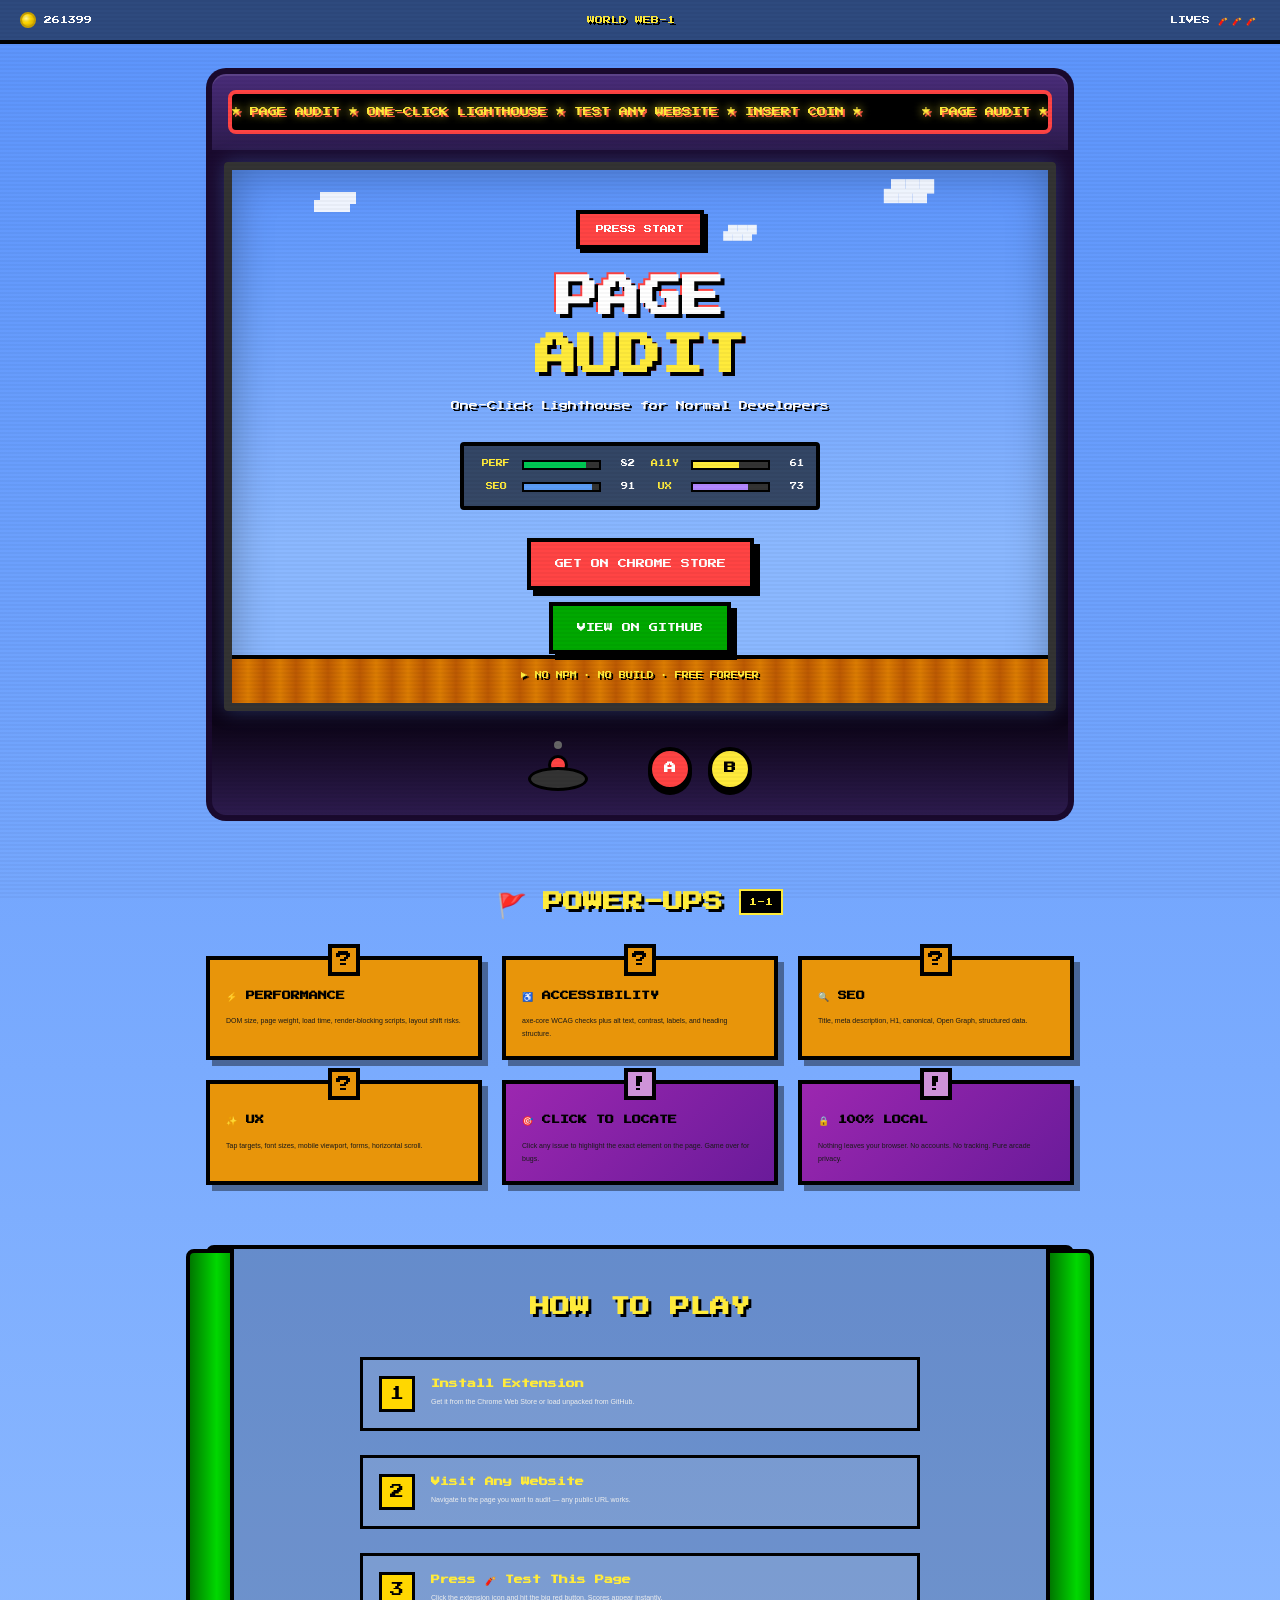
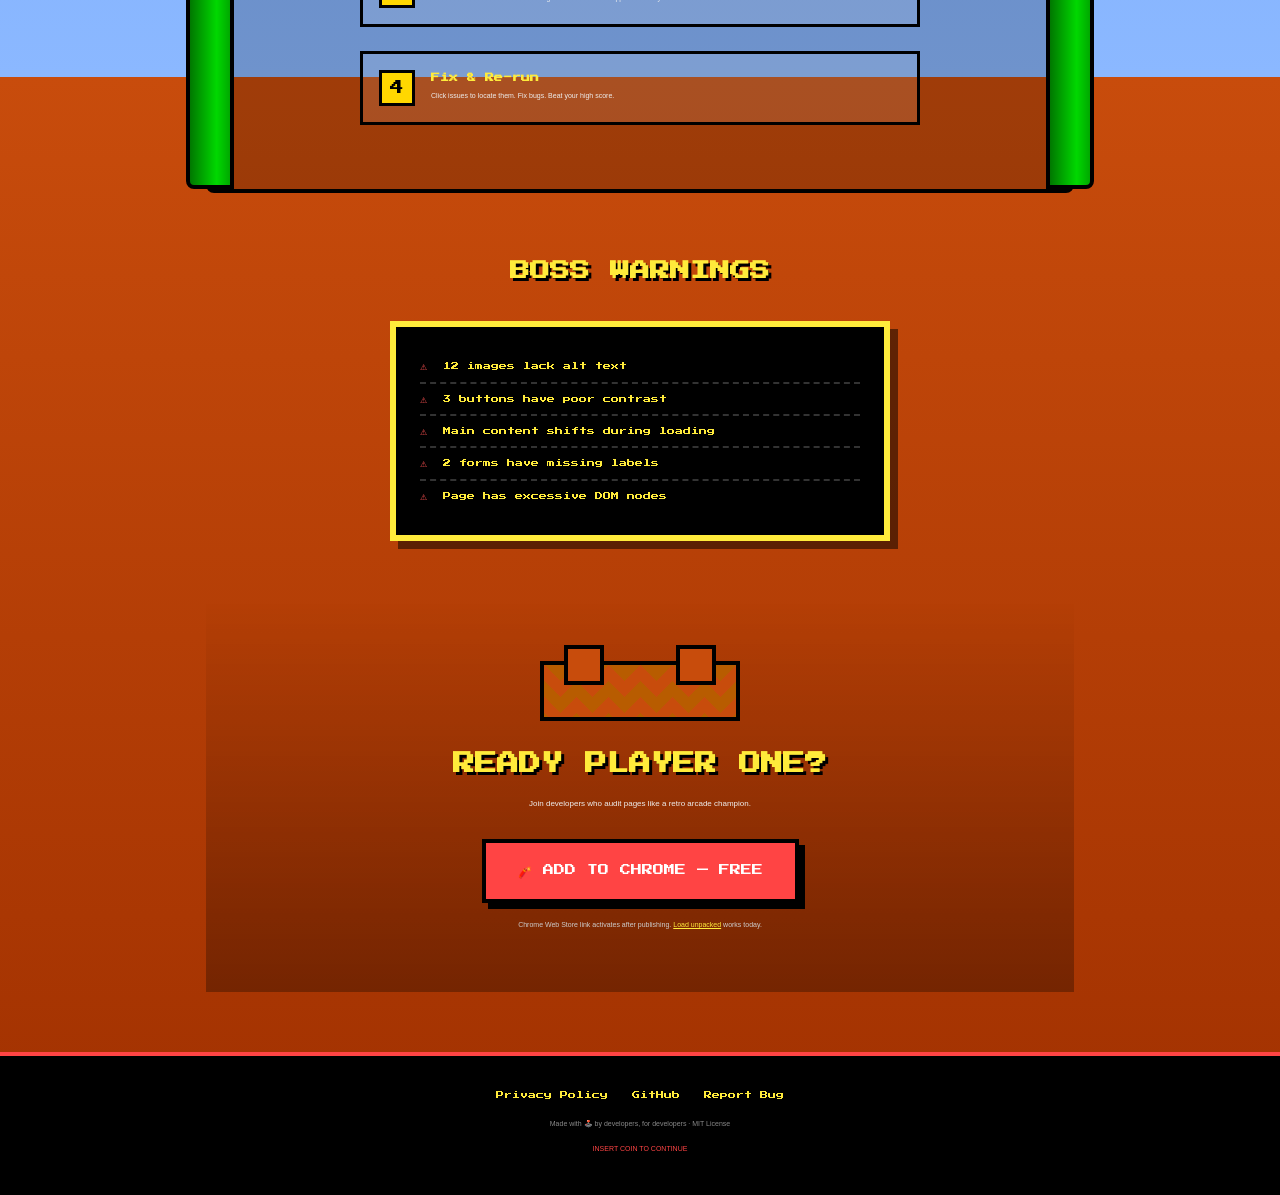
==== website/index.html @ d8a24b3c "Add arcade marketing site and Chrome Web Store publishing assets. - Retro platformer arcade landing " ====
<!DOCTYPE html>
<html lang="en">
<head>
  <meta charset="UTF-8" />
  <meta name="viewport" content="width=device-width, initial-scale=1.0" />
  <title>Page Audit — One-Click Lighthouse Arcade</title>
  <meta name="description" content="Audit any webpage like a boss. Performance, Accessibility, SEO & UX scores in one click. Free Chrome extension." />
  <link rel="preconnect" href="https://fonts.googleapis.com" />
  <link rel="preconnect" href="https://fonts.gstatic.com" crossorigin />
  <link href="https://fonts.googleapis.com/css2?family=Press+Start+2P&display=swap" rel="stylesheet" />
  <link rel="stylesheet" href="styles.css" />
  <link rel="icon" href="data:image/svg+xml,<svg xmlns='http://www.w3.org/2000/svg' viewBox='0 0 100 100'><text y='.9em' font-size='90'>🧨</text></svg>" />
</head>
<body>
  <div class="scanlines" aria-hidden="true"></div>
  <div class="stars" aria-hidden="true"></div>

  <header class="arcade-header">
    <div class="coin-counter">
      <span class="coin" aria-hidden="true"></span>
      <span id="coin-count">000000</span>
    </div>
    <div class="world-label">WORLD WEB-1</div>
    <div class="lives">
      <span>LIVES</span>
      <span class="life-icons">🧨🧨🧨</span>
    </div>
  </header>

  <main>
    <!-- Arcade Cabinet Hero -->
    <section class="cabinet" id="hero">
      <div class="cabinet-top">
        <div class="marquee">
          <div class="marquee-inner">
            <span>★ PAGE AUDIT ★ ONE-CLICK LIGHTHOUSE ★ TEST ANY WEBSITE ★ INSERT COIN ★</span>
            <span>★ PAGE AUDIT ★ ONE-CLICK LIGHTHOUSE ★ TEST ANY WEBSITE ★ INSERT COIN ★</span>
          </div>
        </div>
      </div>

      <div class="cabinet-screen">
        <div class="screen-bezel">
          <div class="cloud cloud-1" aria-hidden="true"></div>
          <div class="cloud cloud-2" aria-hidden="true"></div>
          <div class="cloud cloud-3" aria-hidden="true"></div>

          <div class="hero-content">
            <div class="hero-badge blink">PRESS START</div>
            <h1>
              <span class="title-line">PAGE</span>
              <span class="title-line accent">AUDIT</span>
            </h1>
            <p class="hero-tagline">One-Click Lighthouse for Normal Developers</p>

            <div class="score-preview">
              <div class="score-card">
                <span class="score-label">PERF</span>
                <div class="score-bar"><div class="score-fill perf" style="width:82%"></div></div>
                <span class="score-num">82</span>
              </div>
              <div class="score-card">
                <span class="score-label">A11Y</span>
                <div class="score-bar"><div class="score-fill a11y" style="width:61%"></div></div>
                <span class="score-num">61</span>
              </div>
              <div class="score-card">
                <span class="score-label">SEO</span>
                <div class="score-bar"><div class="score-fill seo" style="width:91%"></div></div>
                <span class="score-num">91</span>
              </div>
              <div class="score-card">
                <span class="score-label">UX</span>
                <div class="score-bar"><div class="score-fill ux" style="width:73%"></div></div>
                <span class="score-num">73</span>
              </div>
            </div>

            <div class="hero-buttons">
              <a href="#" class="btn btn-primary" id="store-btn">
                <span class="btn-shine"></span>
                GET ON CHROME STORE
              </a>
              <a href="https://github.com/shubhransh-gupta/page-audit" class="btn btn-secondary" target="_blank" rel="noopener">
                VIEW ON GITHUB
              </a>
            </div>

            <p class="hero-note blink-slow">▶ NO NPM · NO BUILD · FREE FOREVER</p>
          </div>

          <div class="ground" aria-hidden="true">
            <div class="brick-row"></div>
          </div>
        </div>
      </div>

      <div class="cabinet-controls" aria-hidden="true">
        <div class="joystick">
          <div class="stick"></div>
          <div class="base"></div>
        </div>
        <div class="buttons">
          <div class="arcade-btn btn-a">A</div>
          <div class="arcade-btn btn-b">B</div>
        </div>
      </div>
    </section>

    <!-- Power-ups / Features -->
    <section class="level" id="features">
      <div class="level-header">
        <span class="flag">🚩</span>
        <h2>POWER-UPS</h2>
        <span class="level-num">1-1</span>
      </div>

      <div class="block-grid">
        <article class="question-block">
          <div class="block-top">?</div>
          <h3>⚡ PERFORMANCE</h3>
          <p>DOM size, page weight, load time, render-blocking scripts, layout shift risks.</p>
        </article>
        <article class="question-block">
          <div class="block-top">?</div>
          <h3>♿ ACCESSIBILITY</h3>
          <p>axe-core WCAG checks plus alt text, contrast, labels, and heading structure.</p>
        </article>
        <article class="question-block">
          <div class="block-top">?</div>
          <h3>🔍 SEO</h3>
          <p>Title, meta description, H1, canonical, Open Graph, structured data.</p>
        </article>
        <article class="question-block">
          <div class="block-top">?</div>
          <h3>✨ UX</h3>
          <p>Tap targets, font sizes, mobile viewport, forms, horizontal scroll.</p>
        </article>
        <article class="question-block special">
          <div class="block-top">!</div>
          <h3>🎯 CLICK TO LOCATE</h3>
          <p>Click any issue to highlight the exact element on the page. Game over for bugs.</p>
        </article>
        <article class="question-block special">
          <div class="block-top">!</div>
          <h3>🔒 100% LOCAL</h3>
          <p>Nothing leaves your browser. No accounts. No tracking. Pure arcade privacy.</p>
        </article>
      </div>
    </section>

    <!-- How to Play -->
    <section class="level pipe-level" id="howto">
      <div class="pipe pipe-left" aria-hidden="true"></div>
      <div class="pipe pipe-right" aria-hidden="true"></div>

      <div class="level-header">
        <h2>HOW TO PLAY</h2>
      </div>

      <ol class="steps">
        <li>
          <span class="step-num">1</span>
          <div>
            <strong>Install Extension</strong>
            <p>Get it from the Chrome Web Store or load unpacked from GitHub.</p>
          </div>
        </li>
        <li>
          <span class="step-num">2</span>
          <div>
            <strong>Visit Any Website</strong>
            <p>Navigate to the page you want to audit — any public URL works.</p>
          </div>
        </li>
        <li>
          <span class="step-num">3</span>
          <div>
            <strong>Press 🧨 Test This Page</strong>
            <p>Click the extension icon and hit the big red button. Scores appear instantly.</p>
          </div>
        </li>
        <li>
          <span class="step-num">4</span>
          <div>
            <strong>Fix &amp; Re-run</strong>
            <p>Click issues to locate them. Fix bugs. Beat your high score.</p>
          </div>
        </li>
      </ol>
    </section>

    <!-- Issue Examples -->
    <section class="level" id="issues-demo">
      <div class="level-header">
        <h2>BOSS WARNINGS</h2>
      </div>
      <div class="warning-board">
        <div class="warning-line"><span class="warn-icon">⚠</span> 12 images lack alt text</div>
        <div class="warning-line"><span class="warn-icon">⚠</span> 3 buttons have poor contrast</div>
        <div class="warning-line"><span class="warn-icon">⚠</span> Main content shifts during loading</div>
        <div class="warning-line"><span class="warn-icon">⚠</span> 2 forms have missing labels</div>
        <div class="warning-line"><span class="warn-icon">⚠</span> Page has excessive DOM nodes</div>
      </div>
    </section>

    <!-- CTA -->
    <section class="level castle" id="download">
      <div class="castle-top" aria-hidden="true"></div>
      <h2>READY PLAYER ONE?</h2>
      <p class="castle-text">Join developers who audit pages like a retro arcade champion.</p>
      <div class="hero-buttons">
        <a href="#" class="btn btn-primary btn-large" id="store-btn-2">
          <span class="btn-shine"></span>
          🧨 ADD TO CHROME — FREE
        </a>
      </div>
      <p class="store-note" id="store-note">
        Chrome Web Store link activates after publishing. 
        <a href="https://github.com/shubhransh-gupta/page-audit#quick-start">Load unpacked</a> works today.
      </p>
    </section>
  </main>

  <footer class="arcade-footer">
    <nav>
      <a href="privacy.html">Privacy Policy</a>
      <a href="https://github.com/shubhransh-gupta/page-audit" target="_blank" rel="noopener">GitHub</a>
      <a href="https://github.com/shubhransh-gupta/page-audit/issues" target="_blank" rel="noopener">Report Bug</a>
    </nav>
    <p>Made with 🕹️ by developers, for developers · MIT License</p>
    <p class="footer-insert">INSERT COIN TO CONTINUE</p>
  </footer>

  <script src="script.js"></script>
</body>
</html>
---- website/styles.css ----
/* ═══════════════════════════════════════════════════════════
   PAGE AUDIT — Retro Arcade Marketing Site
   Inspired by classic platformer arcades (generic, no IP)
   ═══════════════════════════════════════════════════════════ */

:root {
  --sky-top: #5c94fc;
  --sky-bottom: #8bb8ff;
  --ground: #c84c0c;
  --ground-dark: #a03000;
  --brick: #b85c00;
  --brick-light: #e08800;
  --pipe: #00a800;
  --pipe-dark: #007800;
  --pipe-highlight: #00d800;
  --coin: #ffd700;
  --coin-dark: #c8a000;
  --block: #e8950a;
  --block-dark: #c06800;
  --text: #fff;
  --text-dark: #1a1a2e;
  --accent: #ff4444;
  --accent-dark: #cc0000;
  --cabinet: #2d1b4e;
  --cabinet-light: #4a2d7a;
  --screen-bg: #000;
  --pixel: "Press Start 2P", monospace;
  --green: #00c853;
  --yellow: #ffeb3b;
  --red: #ff5252;
}

*, *::before, *::after {
  box-sizing: border-box;
  margin: 0;
  padding: 0;
}

html {
  scroll-behavior: smooth;
}

body {
  font-family: var(--pixel);
  font-size: 10px;
  line-height: 1.8;
  color: var(--text);
  background: linear-gradient(180deg, var(--sky-top) 0%, var(--sky-bottom) 60%, var(--ground) 60%, var(--ground-dark) 100%);
  min-height: 100vh;
  overflow-x: hidden;
  image-rendering: pixelated;
}

/* Scanline overlay */
.scanlines {
  position: fixed;
  inset: 0;
  pointer-events: none;
  z-index: 9999;
  background: repeating-linear-gradient(
    0deg,
    transparent,
    transparent 2px,
    rgba(0, 0, 0, 0.03) 2px,
    rgba(0, 0, 0, 0.03) 4px
  );
}

/* Floating stars */
.stars {
  position: fixed;
  inset: 0;
  pointer-events: none;
  z-index: 0;
}

/* ── Header HUD ─────────────────────────────────────────── */

.arcade-header {
  display: flex;
  justify-content: space-between;
  align-items: center;
  padding: 12px 20px;
  background: rgba(0, 0, 0, 0.5);
  border-bottom: 4px solid #000;
  position: sticky;
  top: 0;
  z-index: 100;
  font-size: 8px;
}

.coin-counter {
  display: flex;
  align-items: center;
  gap: 8px;
}

.coin {
  width: 16px;
  height: 16px;
  background: radial-gradient(circle at 35% 35%, #fff8a0, var(--coin) 40%, var(--coin-dark));
  border-radius: 50%;
  border: 2px solid var(--coin-dark);
  animation: coin-spin 2s linear infinite;
}

@keyframes coin-spin {
  0%, 100% { transform: scaleX(1); }
  50% { transform: scaleX(0.3); }
}

.world-label {
  color: var(--yellow);
  text-shadow: 2px 2px 0 #000;
}

.lives {
  display: flex;
  align-items: center;
  gap: 8px;
}

.life-icons {
  letter-spacing: 4px;
}

/* ── Arcade Cabinet ─────────────────────────────────────── */

main {
  position: relative;
  z-index: 1;
  max-width: 900px;
  margin: 0 auto;
  padding: 24px 16px 0;
}

.cabinet {
  margin-bottom: 60px;
}

.cabinet-top {
  background: linear-gradient(180deg, var(--cabinet-light), var(--cabinet));
  border: 6px solid #1a0a2e;
  border-bottom: none;
  border-radius: 20px 20px 0 0;
  padding: 16px;
  box-shadow: inset 0 2px 0 rgba(255,255,255,0.1);
}

.marquee {
  overflow: hidden;
  background: #000;
  border: 4px solid var(--accent);
  border-radius: 8px;
  padding: 10px 0;
}

.marquee-inner {
  display: flex;
  white-space: nowrap;
  animation: marquee 20s linear infinite;
}

.marquee-inner span {
  color: var(--yellow);
  text-shadow: 0 0 10px var(--yellow), 2px 2px 0 var(--accent);
  font-size: 9px;
  padding-right: 60px;
}

@keyframes marquee {
  0% { transform: translateX(0); }
  100% { transform: translateX(-50%); }
}

.cabinet-screen {
  background: linear-gradient(180deg, #1a0a2e, #0d0518);
  border-left: 6px solid #1a0a2e;
  border-right: 6px solid #1a0a2e;
  padding: 12px;
}

.screen-bezel {
  background: linear-gradient(180deg, var(--sky-top), var(--sky-bottom) 70%);
  border: 8px solid #333;
  border-radius: 4px;
  box-shadow: inset 0 0 40px rgba(0,0,0,0.3), 0 0 20px rgba(92,148,252,0.3);
  position: relative;
  overflow: hidden;
  min-height: 480px;
}

/* Pixel clouds */
.cloud {
  position: absolute;
  background: #fff;
  border-radius: 0;
  box-shadow:
    12px 0 0 #fff,
    24px 0 0 #fff,
    6px -8px 0 #fff,
    18px -8px 0 #fff,
    30px -8px 0 #fff;
  width: 12px;
  height: 12px;
  opacity: 0.9;
  animation: cloud-drift 30s linear infinite;
}

.cloud-1 { top: 30px; left: 10%; animation-duration: 35s; }
.cloud-2 { top: 60px; left: 60%; animation-duration: 28s; transform: scale(0.8); }
.cloud-3 { top: 20px; left: 80%; animation-duration: 40s; transform: scale(1.2); }

@keyframes cloud-drift {
  0% { transform: translateX(0); }
  100% { transform: translateX(-120vw); }
}

.hero-content {
  position: relative;
  z-index: 2;
  text-align: center;
  padding: 40px 20px 20px;
}

.hero-badge {
  display: inline-block;
  background: var(--accent);
  color: #fff;
  padding: 8px 16px;
  border: 4px solid #000;
  font-size: 8px;
  margin-bottom: 20px;
  box-shadow: 4px 4px 0 #000;
}

.blink {
  animation: blink 1s step-end infinite;
}

.blink-slow {
  animation: blink 2s step-end infinite;
}

@keyframes blink {
  0%, 100% { opacity: 1; }
  50% { opacity: 0; }
}

h1 {
  margin-bottom: 12px;
}

.title-line {
  display: block;
  font-size: clamp(24px, 6vw, 42px);
  color: #fff;
  text-shadow:
    4px 4px 0 #000,
    -2px -2px 0 var(--accent);
  line-height: 1.4;
}

.title-line.accent {
  color: var(--yellow);
  text-shadow:
    4px 4px 0 #000,
    4px 4px 0 var(--accent);
}

.hero-tagline {
  font-size: clamp(7px, 2vw, 9px);
  color: #fff;
  text-shadow: 2px 2px 0 #000;
  margin-bottom: 28px;
  max-width: 400px;
  margin-left: auto;
  margin-right: auto;
}

/* Score preview */
.score-preview {
  display: grid;
  grid-template-columns: 1fr 1fr;
  gap: 10px;
  max-width: 360px;
  margin: 0 auto 28px;
  background: rgba(0,0,0,0.6);
  border: 4px solid #000;
  padding: 12px;
  border-radius: 4px;
}

.score-card {
  display: grid;
  grid-template-columns: 40px 1fr 28px;
  align-items: center;
  gap: 6px;
  font-size: 7px;
}

.score-label {
  color: var(--yellow);
}

.score-bar {
  height: 10px;
  background: #333;
  border: 2px solid #000;
  overflow: hidden;
}

.score-fill {
  height: 100%;
  transition: width 1s ease;
}

.score-fill.perf { background: var(--green); }
.score-fill.a11y { background: var(--yellow); }
.score-fill.seo { background: #5b9cf5; }
.score-fill.ux { background: #b388ff; }

.score-num {
  color: #fff;
  text-align: right;
}

/* Buttons */
.hero-buttons {
  display: flex;
  flex-direction: column;
  gap: 12px;
  align-items: center;
  margin-bottom: 16px;
}

.btn {
  display: inline-block;
  font-family: var(--pixel);
  font-size: 9px;
  padding: 14px 24px;
  border: 4px solid #000;
  text-decoration: none;
  color: #fff;
  cursor: pointer;
  position: relative;
  overflow: hidden;
  transition: transform 0.1s;
  text-align: center;
}

.btn:active {
  transform: translate(2px, 2px);
  box-shadow: none !important;
}

.btn-primary {
  background: var(--accent);
  box-shadow: 6px 6px 0 #000;
}

.btn-primary:hover {
  background: #ff6666;
}

.btn-secondary {
  background: var(--pipe);
  box-shadow: 6px 6px 0 #000;
}

.btn-secondary:hover {
  background: var(--pipe-highlight);
}

.btn-large {
  font-size: 11px;
  padding: 18px 32px;
}

.btn-shine {
  position: absolute;
  top: 0;
  left: -100%;
  width: 100%;
  height: 100%;
  background: linear-gradient(90deg, transparent, rgba(255,255,255,0.3), transparent);
  animation: shine 3s infinite;
}

@keyframes shine {
  0% { left: -100%; }
  20%, 100% { left: 100%; }
}

.hero-note {
  font-size: 7px;
  color: var(--yellow);
  text-shadow: 2px 2px 0 #000;
}

/* Ground / brick */
.ground {
  position: absolute;
  bottom: 0;
  left: 0;
  right: 0;
  height: 48px;
  background: var(--ground);
  border-top: 4px solid #000;
}

.brick-row {
  height: 100%;
  background:
    repeating-linear-gradient(
      90deg,
      var(--brick) 0px,
      var(--brick-light) 16px,
      var(--brick) 32px
    );
  opacity: 0.8;
}

/* Cabinet controls */
.cabinet-controls {
  display: flex;
  justify-content: center;
  align-items: flex-end;
  gap: 60px;
  padding: 24px;
  background: linear-gradient(180deg, #0d0518, var(--cabinet));
  border: 6px solid #1a0a2e;
  border-top: none;
  border-radius: 0 0 20px 20px;
}

.joystick .base {
  width: 60px;
  height: 24px;
  background: #333;
  border-radius: 50%;
  border: 3px solid #000;
}

.joystick .stick {
  width: 20px;
  height: 20px;
  background: var(--accent);
  border: 3px solid #000;
  border-radius: 50%;
  margin: 0 auto -8px;
  box-shadow: 0 -20px 0 -6px #666;
}

.buttons {
  display: flex;
  gap: 16px;
}

.arcade-btn {
  width: 44px;
  height: 44px;
  border-radius: 50%;
  border: 4px solid #000;
  display: flex;
  align-items: center;
  justify-content: center;
  font-size: 12px;
  font-weight: bold;
  box-shadow: 0 4px 0 #000;
}

.btn-a { background: var(--accent); }
.btn-b { background: var(--yellow); color: #000; }

/* ── Level Sections ─────────────────────────────────────── */

.level {
  margin-bottom: 60px;
  position: relative;
}

.level-header {
  display: flex;
  align-items: center;
  justify-content: center;
  gap: 16px;
  margin-bottom: 32px;
}

.level-header h2 {
  font-size: clamp(14px, 4vw, 20px);
  color: var(--yellow);
  text-shadow: 3px 3px 0 #000;
}

.level-num {
  background: #000;
  color: var(--yellow);
  padding: 4px 8px;
  border: 2px solid var(--yellow);
  font-size: 8px;
}

.flag {
  font-size: 24px;
  animation: flag-wave 1s ease-in-out infinite alternate;
}

@keyframes flag-wave {
  from { transform: rotate(-5deg); }
  to { transform: rotate(5deg); }
}

/* Question blocks grid */
.block-grid {
  display: grid;
  grid-template-columns: repeat(auto-fit, minmax(240px, 1fr));
  gap: 20px;
}

.question-block {
  background: var(--block);
  border: 4px solid #000;
  padding: 20px 16px 16px;
  position: relative;
  box-shadow: 6px 6px 0 rgba(0,0,0,0.4);
  transition: transform 0.15s;
}

.question-block:hover {
  transform: translateY(-4px);
}

.question-block.special {
  background: linear-gradient(135deg, #9c27b0, #6a1b9a);
}

.block-top {
  position: absolute;
  top: -16px;
  left: 50%;
  transform: translateX(-50%);
  width: 32px;
  height: 32px;
  background: var(--block);
  border: 4px solid #000;
  display: flex;
  align-items: center;
  justify-content: center;
  font-size: 16px;
  color: #000;
  animation: block-bounce 2s ease-in-out infinite;
}

.question-block.special .block-top {
  background: #ce93d8;
}

@keyframes block-bounce {
  0%, 100% { transform: translateX(-50%) translateY(0); }
  50% { transform: translateX(-50%) translateY(-6px); }
}

.question-block h3 {
  font-size: 9px;
  margin-bottom: 10px;
  color: #000;
  margin-top: 8px;
}

.question-block p {
  font-size: 7px;
  color: #1a1a1a;
  line-height: 1.9;
  font-family: -apple-system, BlinkMacSystemFont, sans-serif;
}

/* Pipe level */
.pipe-level {
  background: rgba(0,0,0,0.2);
  border: 4px solid #000;
  padding: 40px 24px;
  border-radius: 8px;
}

.pipe {
  position: absolute;
  width: 48px;
  background: linear-gradient(90deg, var(--pipe-dark), var(--pipe), var(--pipe-highlight), var(--pipe));
  border: 4px solid #000;
  top: 0;
  bottom: 0;
}

.pipe-left { left: -24px; border-radius: 8px 0 0 8px; }
.pipe-right { right: -24px; border-radius: 0 8px 8px 0; }

.steps {
  list-style: none;
  max-width: 560px;
  margin: 0 auto;
}

.steps li {
  display: flex;
  gap: 16px;
  align-items: flex-start;
  margin-bottom: 24px;
  background: rgba(255,255,255,0.1);
  border: 3px solid #000;
  padding: 16px;
}

.step-num {
  flex-shrink: 0;
  width: 36px;
  height: 36px;
  background: var(--coin);
  color: #000;
  border: 3px solid #000;
  display: flex;
  align-items: center;
  justify-content: center;
  font-size: 14px;
}

.steps strong {
  display: block;
  font-size: 9px;
  color: var(--yellow);
  margin-bottom: 4px;
}

.steps p {
  font-size: 7px;
  font-family: -apple-system, BlinkMacSystemFont, sans-serif;
  line-height: 1.8;
  color: #eee;
}

/* Warning board */
.warning-board {
  background: #000;
  border: 6px solid var(--yellow);
  padding: 24px;
  max-width: 500px;
  margin: 0 auto;
  box-shadow: 8px 8px 0 rgba(0,0,0,0.5);
}

.warning-line {
  font-size: 8px;
  color: var(--yellow);
  padding: 8px 0;
  border-bottom: 2px dashed #333;
  animation: warn-flash 3s step-end infinite;
}

.warning-line:nth-child(2) { animation-delay: 0.5s; }
.warning-line:nth-child(3) { animation-delay: 1s; }
.warning-line:nth-child(4) { animation-delay: 1.5s; }
.warning-line:nth-child(5) { animation-delay: 2s; border-bottom: none; }

@keyframes warn-flash {
  0%, 100% { opacity: 1; }
  50% { opacity: 0.7; }
}

.warn-icon {
  color: var(--red);
  margin-right: 8px;
}

/* Castle CTA */
.castle {
  text-align: center;
  padding: 60px 20px;
  background: linear-gradient(180deg, transparent, rgba(0,0,0,0.3));
  position: relative;
}

.castle-top {
  width: 200px;
  height: 60px;
  margin: 0 auto 24px;
  background:
    linear-gradient(135deg, var(--brick) 25%, transparent 25%) -16px 0,
    linear-gradient(225deg, var(--brick) 25%, transparent 25%) -16px 0,
    linear-gradient(315deg, var(--brick) 25%, transparent 25%),
    linear-gradient(45deg, var(--brick) 25%, transparent 25%);
  background-size: 32px 32px;
  background-color: var(--ground);
  border: 4px solid #000;
  position: relative;
}

.castle-top::before,
.castle-top::after {
  content: "";
  position: absolute;
  top: -20px;
  width: 40px;
  height: 40px;
  background: var(--ground);
  border: 4px solid #000;
}

.castle-top::before { left: 20px; }
.castle-top::after { right: 20px; }

.castle h2 {
  font-size: clamp(14px, 4vw, 22px);
  color: var(--yellow);
  text-shadow: 3px 3px 0 #000;
  margin-bottom: 12px;
}

.castle-text {
  font-size: 8px;
  margin-bottom: 28px;
  font-family: -apple-system, BlinkMacSystemFont, sans-serif;
  color: #eee;
}

.store-note {
  margin-top: 16px;
  font-size: 7px;
  color: #ccc;
  font-family: -apple-system, BlinkMacSystemFont, sans-serif;
}

.store-note a {
  color: var(--yellow);
}

/* ── Footer ─────────────────────────────────────────────── */

.arcade-footer {
  background: #000;
  border-top: 4px solid var(--accent);
  padding: 32px 20px;
  text-align: center;
  margin-top: 40px;
}

.arcade-footer nav {
  display: flex;
  justify-content: center;
  gap: 24px;
  margin-bottom: 16px;
  flex-wrap: wrap;
}

.arcade-footer a {
  color: var(--yellow);
  text-decoration: none;
  font-size: 8px;
}

.arcade-footer a:hover {
  color: #fff;
}

.arcade-footer p {
  font-size: 7px;
  color: #888;
  font-family: -apple-system, BlinkMacSystemFont, sans-serif;
  margin-bottom: 8px;
}

.footer-insert {
  color: var(--accent) !important;
  animation: blink 2s step-end infinite;
  margin-top: 12px !important;
}

/* ── Responsive ─────────────────────────────────────────── */

@media (max-width: 600px) {
  .arcade-header {
    font-size: 6px;
    padding: 8px 12px;
  }

  .cabinet-controls {
    gap: 30px;
    padding: 16px;
  }

  .pipe {
    display: none;
  }

  .score-preview {
    grid-template-columns: 1fr;
  }
}
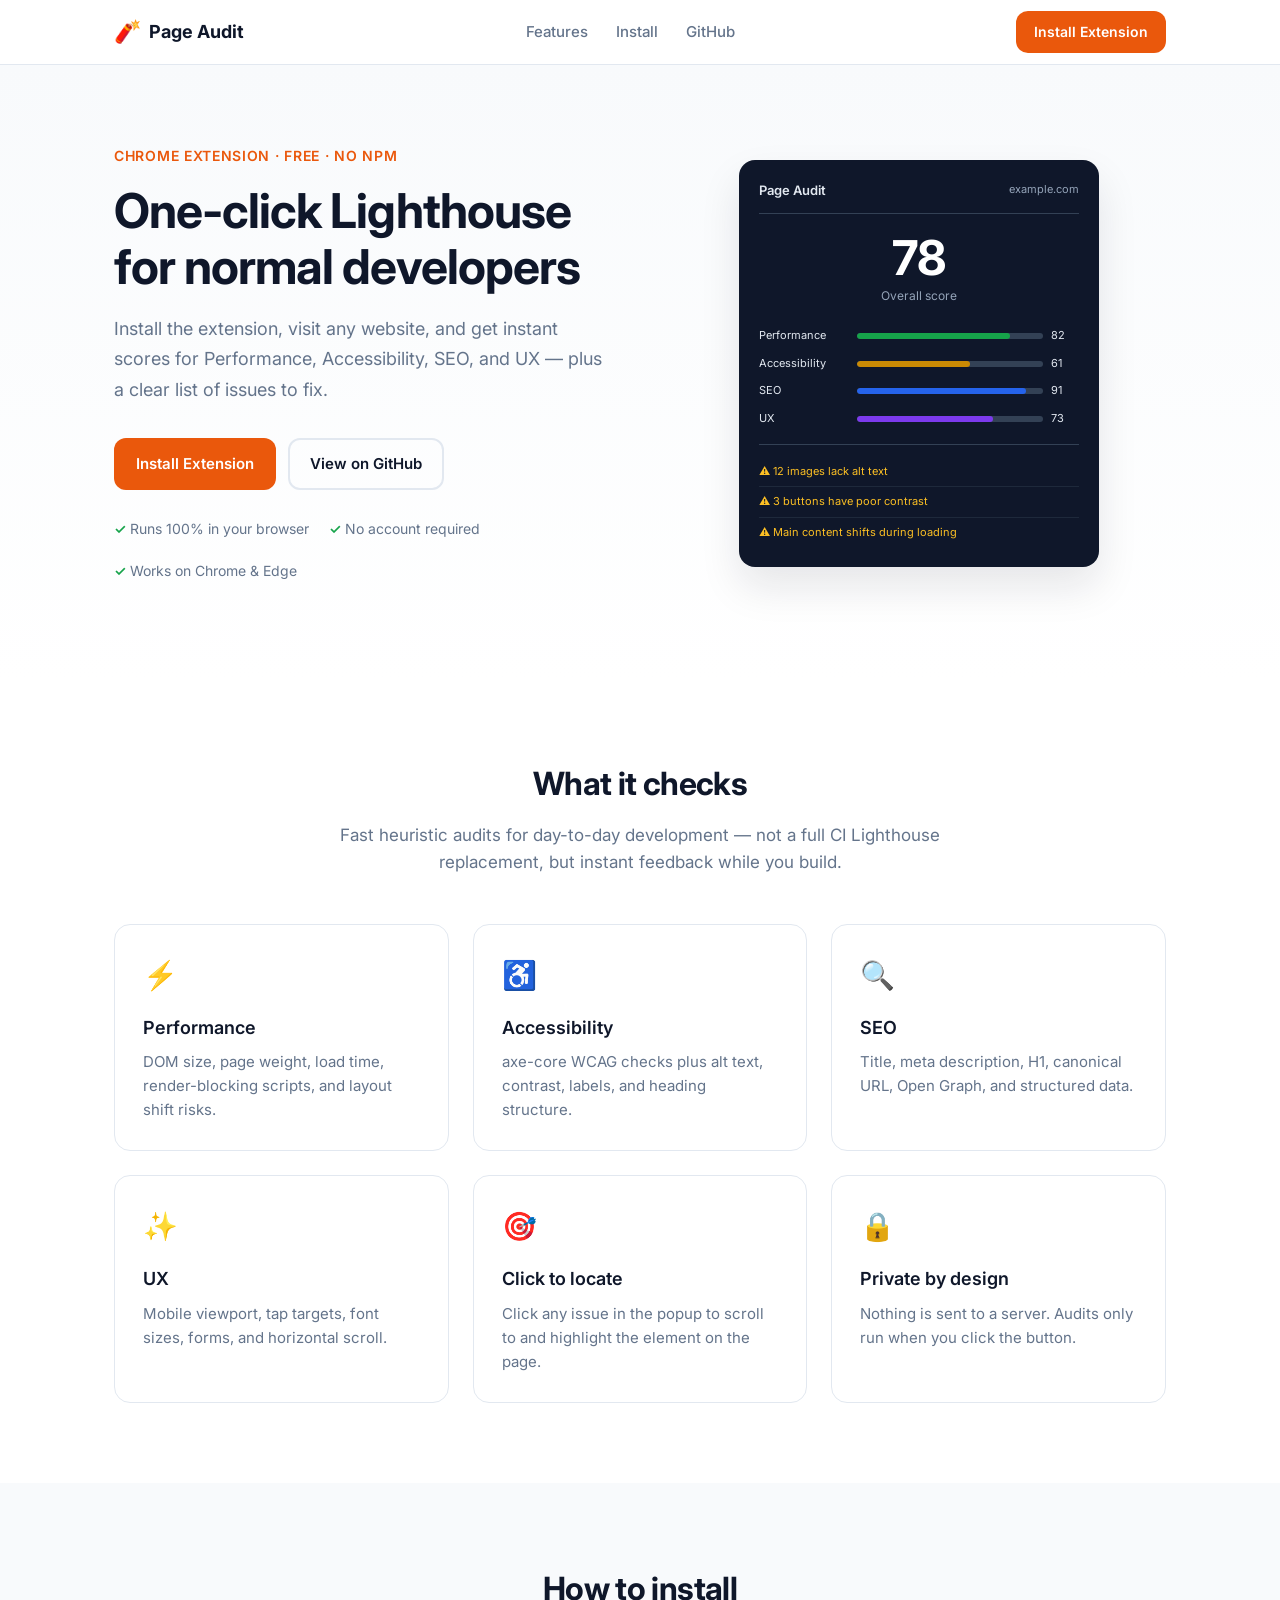
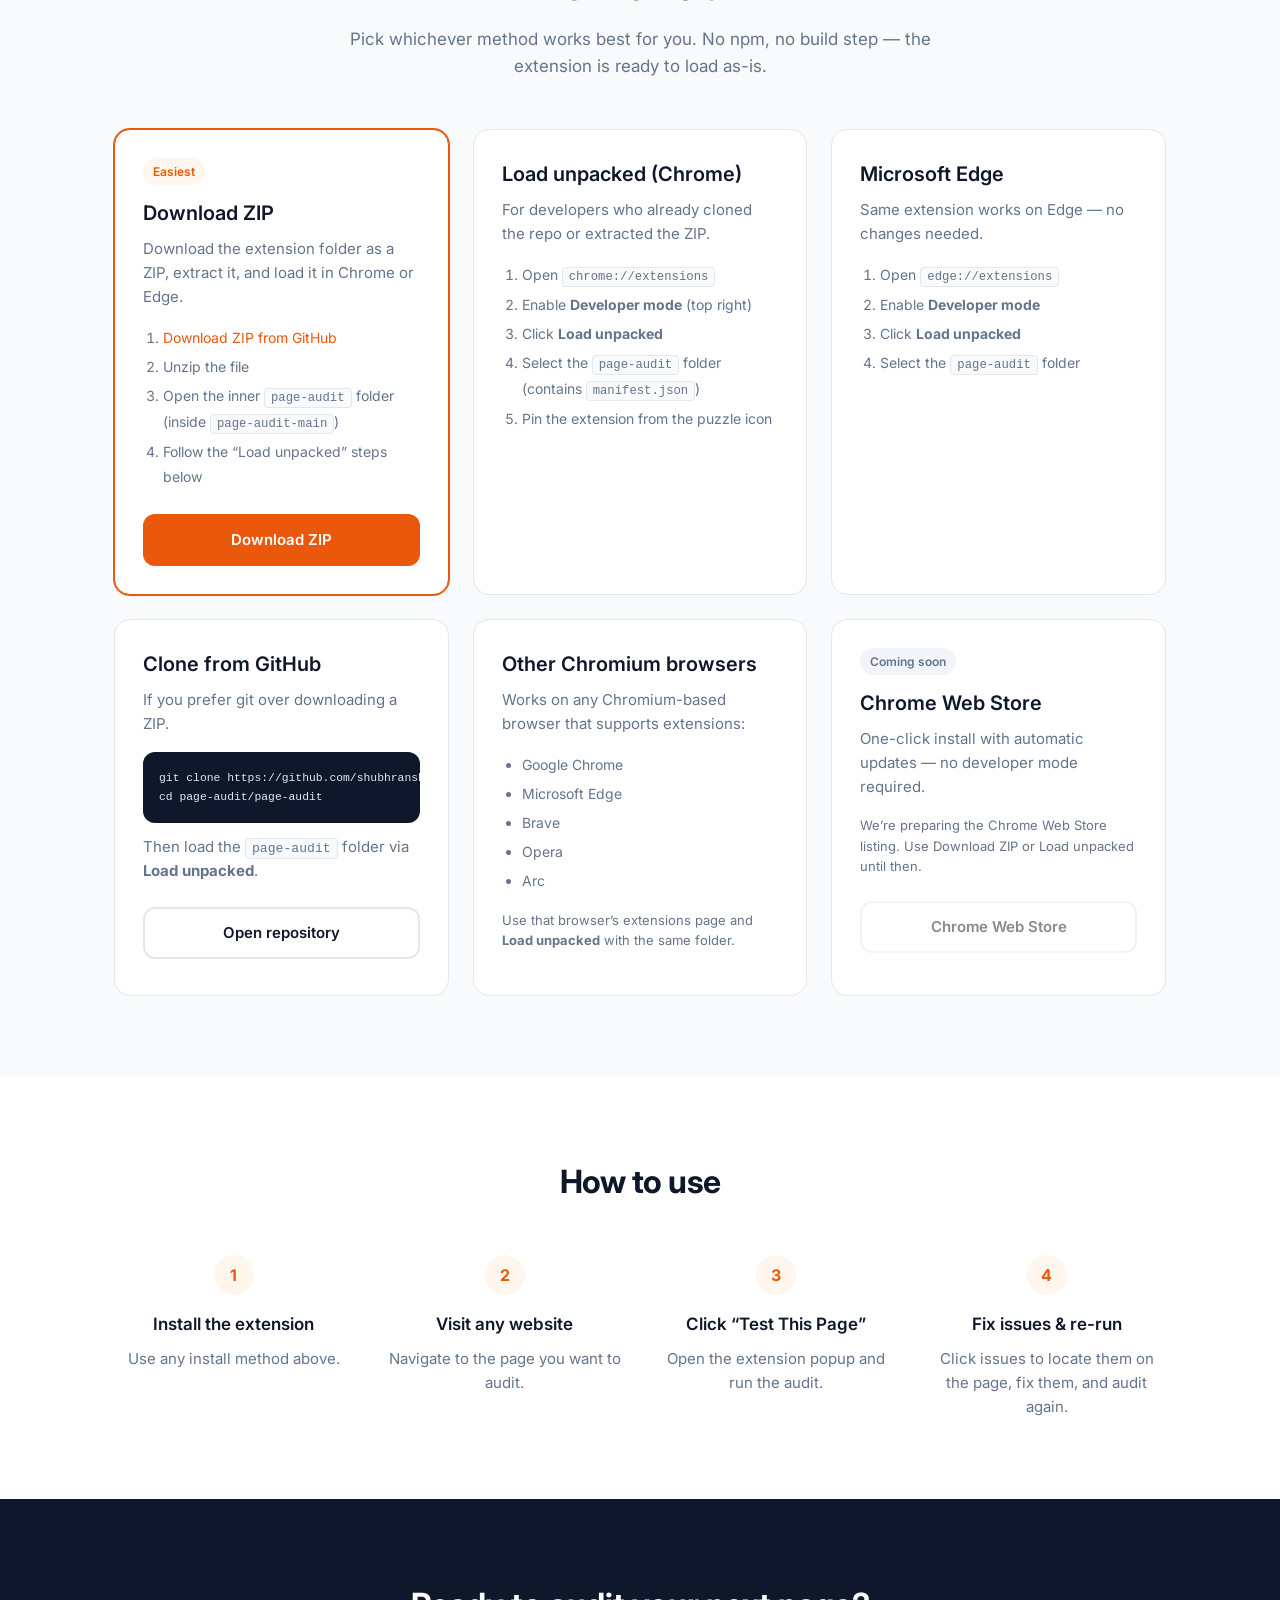
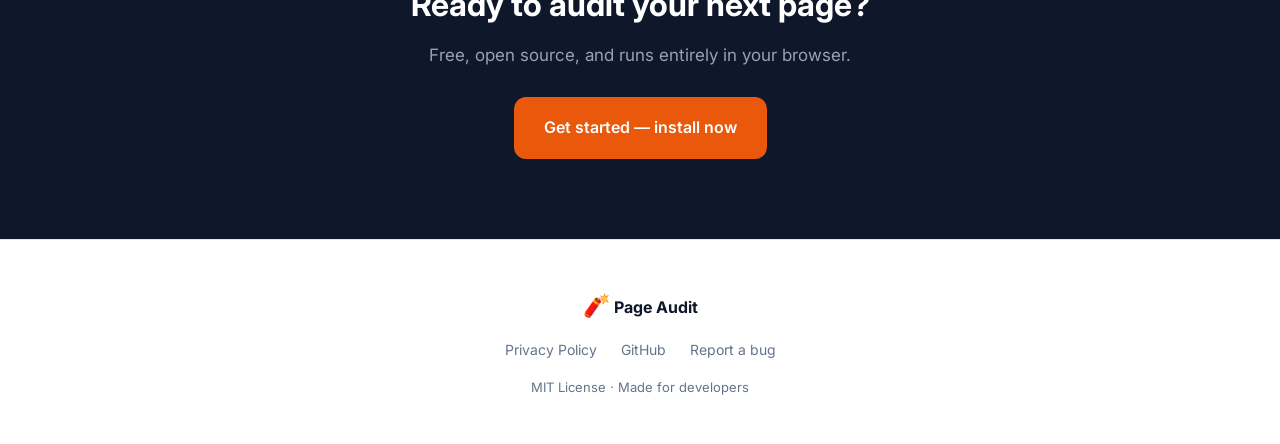
==== commit 01261255: "Redesign marketing site and document alternative install methods. - Clean professional landing page " ====
--- a/website/index.html
+++ b/website/index.html
@@ -3,233 +3,246 @@
 <head>
   <meta charset="UTF-8" />
   <meta name="viewport" content="width=device-width, initial-scale=1.0" />
-  <title>Page Audit — One-Click Lighthouse Arcade</title>
-  <meta name="description" content="Audit any webpage like a boss. Performance, Accessibility, SEO & UX scores in one click. Free Chrome extension." />
+  <title>Page Audit — One-Click Lighthouse for Developers</title>
+  <meta name="description" content="Audit any webpage for Performance, Accessibility, SEO, and UX in one click. Free Chrome extension. No npm required." />
   <link rel="preconnect" href="https://fonts.googleapis.com" />
   <link rel="preconnect" href="https://fonts.gstatic.com" crossorigin />
-  <link href="https://fonts.googleapis.com/css2?family=Press+Start+2P&display=swap" rel="stylesheet" />
+  <link href="https://fonts.googleapis.com/css2?family=Inter:wght@400;500;600;700&display=swap" rel="stylesheet" />
   <link rel="stylesheet" href="styles.css" />
   <link rel="icon" href="data:image/svg+xml,<svg xmlns='http://www.w3.org/2000/svg' viewBox='0 0 100 100'><text y='.9em' font-size='90'>🧨</text></svg>" />
 </head>
 <body>
-  <div class="scanlines" aria-hidden="true"></div>
-  <div class="stars" aria-hidden="true"></div>
-
-  <header class="arcade-header">
-    <div class="coin-counter">
-      <span class="coin" aria-hidden="true"></span>
-      <span id="coin-count">000000</span>
-    </div>
-    <div class="world-label">WORLD WEB-1</div>
-    <div class="lives">
-      <span>LIVES</span>
-      <span class="life-icons">🧨🧨🧨</span>
+  <header class="site-header">
+    <div class="container header-inner">
+      <a href="index.html" class="logo">
+        <span class="logo-icon">🧨</span>
+        Page Audit
+      </a>
+      <nav class="nav">
+        <a href="#features">Features</a>
+        <a href="#install">Install</a>
+        <a href="https://github.com/shubhransh-gupta/page-audit" target="_blank" rel="noopener">GitHub</a>
+      </nav>
+      <a href="#install" class="btn btn-primary btn-sm">Install Extension</a>
     </div>
   </header>
 
   <main>
-    <!-- Arcade Cabinet Hero -->
-    <section class="cabinet" id="hero">
-      <div class="cabinet-top">
-        <div class="marquee">
-          <div class="marquee-inner">
-            <span>★ PAGE AUDIT ★ ONE-CLICK LIGHTHOUSE ★ TEST ANY WEBSITE ★ INSERT COIN ★</span>
-            <span>★ PAGE AUDIT ★ ONE-CLICK LIGHTHOUSE ★ TEST ANY WEBSITE ★ INSERT COIN ★</span>
-          </div>
-        </div>
-      </div>
-
-      <div class="cabinet-screen">
-        <div class="screen-bezel">
-          <div class="cloud cloud-1" aria-hidden="true"></div>
-          <div class="cloud cloud-2" aria-hidden="true"></div>
-          <div class="cloud cloud-3" aria-hidden="true"></div>
-
-          <div class="hero-content">
-            <div class="hero-badge blink">PRESS START</div>
-            <h1>
-              <span class="title-line">PAGE</span>
-              <span class="title-line accent">AUDIT</span>
-            </h1>
-            <p class="hero-tagline">One-Click Lighthouse for Normal Developers</p>
-
-            <div class="score-preview">
-              <div class="score-card">
-                <span class="score-label">PERF</span>
-                <div class="score-bar"><div class="score-fill perf" style="width:82%"></div></div>
-                <span class="score-num">82</span>
-              </div>
-              <div class="score-card">
-                <span class="score-label">A11Y</span>
-                <div class="score-bar"><div class="score-fill a11y" style="width:61%"></div></div>
-                <span class="score-num">61</span>
-              </div>
-              <div class="score-card">
-                <span class="score-label">SEO</span>
-                <div class="score-bar"><div class="score-fill seo" style="width:91%"></div></div>
-                <span class="score-num">91</span>
-              </div>
-              <div class="score-card">
-                <span class="score-label">UX</span>
-                <div class="score-bar"><div class="score-fill ux" style="width:73%"></div></div>
-                <span class="score-num">73</span>
-              </div>
-            </div>
-
-            <div class="hero-buttons">
-              <a href="#" class="btn btn-primary" id="store-btn">
-                <span class="btn-shine"></span>
-                GET ON CHROME STORE
-              </a>
-              <a href="https://github.com/shubhransh-gupta/page-audit" class="btn btn-secondary" target="_blank" rel="noopener">
-                VIEW ON GITHUB
-              </a>
-            </div>
-
-            <p class="hero-note blink-slow">▶ NO NPM · NO BUILD · FREE FOREVER</p>
-          </div>
-
-          <div class="ground" aria-hidden="true">
-            <div class="brick-row"></div>
-          </div>
-        </div>
-      </div>
-
-      <div class="cabinet-controls" aria-hidden="true">
-        <div class="joystick">
-          <div class="stick"></div>
-          <div class="base"></div>
-        </div>
-        <div class="buttons">
-          <div class="arcade-btn btn-a">A</div>
-          <div class="arcade-btn btn-b">B</div>
-        </div>
-      </div>
-    </section>
-
-    <!-- Power-ups / Features -->
-    <section class="level" id="features">
-      <div class="level-header">
-        <span class="flag">🚩</span>
-        <h2>POWER-UPS</h2>
-        <span class="level-num">1-1</span>
-      </div>
-
-      <div class="block-grid">
-        <article class="question-block">
-          <div class="block-top">?</div>
-          <h3>⚡ PERFORMANCE</h3>
-          <p>DOM size, page weight, load time, render-blocking scripts, layout shift risks.</p>
-        </article>
-        <article class="question-block">
-          <div class="block-top">?</div>
-          <h3>♿ ACCESSIBILITY</h3>
-          <p>axe-core WCAG checks plus alt text, contrast, labels, and heading structure.</p>
-        </article>
-        <article class="question-block">
-          <div class="block-top">?</div>
-          <h3>🔍 SEO</h3>
-          <p>Title, meta description, H1, canonical, Open Graph, structured data.</p>
-        </article>
-        <article class="question-block">
-          <div class="block-top">?</div>
-          <h3>✨ UX</h3>
-          <p>Tap targets, font sizes, mobile viewport, forms, horizontal scroll.</p>
-        </article>
-        <article class="question-block special">
-          <div class="block-top">!</div>
-          <h3>🎯 CLICK TO LOCATE</h3>
-          <p>Click any issue to highlight the exact element on the page. Game over for bugs.</p>
-        </article>
-        <article class="question-block special">
-          <div class="block-top">!</div>
-          <h3>🔒 100% LOCAL</h3>
-          <p>Nothing leaves your browser. No accounts. No tracking. Pure arcade privacy.</p>
-        </article>
-      </div>
-    </section>
-
-    <!-- How to Play -->
-    <section class="level pipe-level" id="howto">
-      <div class="pipe pipe-left" aria-hidden="true"></div>
-      <div class="pipe pipe-right" aria-hidden="true"></div>
-
-      <div class="level-header">
-        <h2>HOW TO PLAY</h2>
-      </div>
-
-      <ol class="steps">
-        <li>
-          <span class="step-num">1</span>
-          <div>
-            <strong>Install Extension</strong>
-            <p>Get it from the Chrome Web Store or load unpacked from GitHub.</p>
-          </div>
-        </li>
-        <li>
-          <span class="step-num">2</span>
-          <div>
-            <strong>Visit Any Website</strong>
-            <p>Navigate to the page you want to audit — any public URL works.</p>
-          </div>
-        </li>
-        <li>
-          <span class="step-num">3</span>
-          <div>
-            <strong>Press 🧨 Test This Page</strong>
-            <p>Click the extension icon and hit the big red button. Scores appear instantly.</p>
-          </div>
-        </li>
-        <li>
-          <span class="step-num">4</span>
-          <div>
-            <strong>Fix &amp; Re-run</strong>
-            <p>Click issues to locate them. Fix bugs. Beat your high score.</p>
-          </div>
-        </li>
-      </ol>
-    </section>
-
-    <!-- Issue Examples -->
-    <section class="level" id="issues-demo">
-      <div class="level-header">
-        <h2>BOSS WARNINGS</h2>
-      </div>
-      <div class="warning-board">
-        <div class="warning-line"><span class="warn-icon">⚠</span> 12 images lack alt text</div>
-        <div class="warning-line"><span class="warn-icon">⚠</span> 3 buttons have poor contrast</div>
-        <div class="warning-line"><span class="warn-icon">⚠</span> Main content shifts during loading</div>
-        <div class="warning-line"><span class="warn-icon">⚠</span> 2 forms have missing labels</div>
-        <div class="warning-line"><span class="warn-icon">⚠</span> Page has excessive DOM nodes</div>
-      </div>
-    </section>
-
-    <!-- CTA -->
-    <section class="level castle" id="download">
-      <div class="castle-top" aria-hidden="true"></div>
-      <h2>READY PLAYER ONE?</h2>
-      <p class="castle-text">Join developers who audit pages like a retro arcade champion.</p>
-      <div class="hero-buttons">
-        <a href="#" class="btn btn-primary btn-large" id="store-btn-2">
-          <span class="btn-shine"></span>
-          🧨 ADD TO CHROME — FREE
-        </a>
-      </div>
-      <p class="store-note" id="store-note">
-        Chrome Web Store link activates after publishing. 
-        <a href="https://github.com/shubhransh-gupta/page-audit#quick-start">Load unpacked</a> works today.
-      </p>
+    <section class="hero">
+      <div class="container hero-grid">
+        <div class="hero-text">
+          <p class="eyebrow">Chrome Extension · Free · No npm</p>
+          <h1>One-click Lighthouse for normal developers</h1>
+          <p class="lead">
+            Install the extension, visit any website, and get instant scores for
+            Performance, Accessibility, SEO, and UX — plus a clear list of issues to fix.
+          </p>
+          <div class="hero-actions">
+            <a href="#install" class="btn btn-primary">Install Extension</a>
+            <a href="https://github.com/shubhransh-gupta/page-audit" class="btn btn-outline" target="_blank" rel="noopener">View on GitHub</a>
+          </div>
+          <ul class="hero-meta">
+            <li>Runs 100% in your browser</li>
+            <li>No account required</li>
+            <li>Works on Chrome &amp; Edge</li>
+          </ul>
+        </div>
+
+        <div class="hero-preview">
+          <div class="preview-card">
+            <div class="preview-header">
+              <span>Page Audit</span>
+              <span class="preview-url">example.com</span>
+            </div>
+            <div class="preview-score">
+              <div class="preview-overall">78</div>
+              <span>Overall score</span>
+            </div>
+            <div class="preview-bars">
+              <div class="bar-row"><span>Performance</span><div class="bar"><i style="width:82%"></i></div><span>82</span></div>
+              <div class="bar-row"><span>Accessibility</span><div class="bar"><i style="width:61%"></i></div><span>61</span></div>
+              <div class="bar-row"><span>SEO</span><div class="bar"><i style="width:91%"></i></div><span>91</span></div>
+              <div class="bar-row"><span>UX</span><div class="bar"><i style="width:73%"></i></div><span>73</span></div>
+            </div>
+            <div class="preview-issues">
+              <div class="issue">⚠ 12 images lack alt text</div>
+              <div class="issue">⚠ 3 buttons have poor contrast</div>
+              <div class="issue">⚠ Main content shifts during loading</div>
+            </div>
+          </div>
+        </div>
+      </div>
+    </section>
+
+    <section class="section" id="features">
+      <div class="container">
+        <div class="section-head">
+          <h2>What it checks</h2>
+          <p>Fast heuristic audits for day-to-day development — not a full CI Lighthouse replacement, but instant feedback while you build.</p>
+        </div>
+        <div class="feature-grid">
+          <article class="feature-card">
+            <div class="feature-icon">⚡</div>
+            <h3>Performance</h3>
+            <p>DOM size, page weight, load time, render-blocking scripts, and layout shift risks.</p>
+          </article>
+          <article class="feature-card">
+            <div class="feature-icon">♿</div>
+            <h3>Accessibility</h3>
+            <p>axe-core WCAG checks plus alt text, contrast, labels, and heading structure.</p>
+          </article>
+          <article class="feature-card">
+            <div class="feature-icon">🔍</div>
+            <h3>SEO</h3>
+            <p>Title, meta description, H1, canonical URL, Open Graph, and structured data.</p>
+          </article>
+          <article class="feature-card">
+            <div class="feature-icon">✨</div>
+            <h3>UX</h3>
+            <p>Mobile viewport, tap targets, font sizes, forms, and horizontal scroll.</p>
+          </article>
+          <article class="feature-card">
+            <div class="feature-icon">🎯</div>
+            <h3>Click to locate</h3>
+            <p>Click any issue in the popup to scroll to and highlight the element on the page.</p>
+          </article>
+          <article class="feature-card">
+            <div class="feature-icon">🔒</div>
+            <h3>Private by design</h3>
+            <p>Nothing is sent to a server. Audits only run when you click the button.</p>
+          </article>
+        </div>
+      </div>
+    </section>
+
+    <section class="section section-alt" id="install">
+      <div class="container">
+        <div class="section-head">
+          <h2>How to install</h2>
+          <p>Pick whichever method works best for you. No npm, no build step — the extension is ready to load as-is.</p>
+        </div>
+
+        <div class="install-grid">
+          <article class="install-card recommended">
+            <span class="install-badge">Easiest</span>
+            <h3>Download ZIP</h3>
+            <p>Download the extension folder as a ZIP, extract it, and load it in Chrome or Edge.</p>
+            <ol>
+              <li><a href="https://github.com/shubhransh-gupta/page-audit/archive/refs/heads/main.zip" id="zip-download">Download ZIP from GitHub</a></li>
+              <li>Unzip the file</li>
+              <li>Open the inner <code>page-audit</code> folder (inside <code>page-audit-main</code>)</li>
+              <li>Follow the “Load unpacked” steps below</li>
+            </ol>
+            <a href="https://github.com/shubhransh-gupta/page-audit/archive/refs/heads/main.zip" class="btn btn-primary btn-block" id="zip-btn">Download ZIP</a>
+          </article>
+
+          <article class="install-card">
+            <h3>Load unpacked (Chrome)</h3>
+            <p>For developers who already cloned the repo or extracted the ZIP.</p>
+            <ol>
+              <li>Open <code>chrome://extensions</code></li>
+              <li>Enable <strong>Developer mode</strong> (top right)</li>
+              <li>Click <strong>Load unpacked</strong></li>
+              <li>Select the <code>page-audit</code> folder (contains <code>manifest.json</code>)</li>
+              <li>Pin the extension from the puzzle icon</li>
+            </ol>
+          </article>
+
+          <article class="install-card">
+            <h3>Microsoft Edge</h3>
+            <p>Same extension works on Edge — no changes needed.</p>
+            <ol>
+              <li>Open <code>edge://extensions</code></li>
+              <li>Enable <strong>Developer mode</strong></li>
+              <li>Click <strong>Load unpacked</strong></li>
+              <li>Select the <code>page-audit</code> folder</li>
+            </ol>
+          </article>
+
+          <article class="install-card">
+            <h3>Clone from GitHub</h3>
+            <p>If you prefer git over downloading a ZIP.</p>
+            <pre><code>git clone https://github.com/shubhransh-gupta/page-audit.git
+cd page-audit/page-audit</code></pre>
+            <p>Then load the <code>page-audit</code> folder via <strong>Load unpacked</strong>.</p>
+            <a href="https://github.com/shubhransh-gupta/page-audit" class="btn btn-outline btn-block" target="_blank" rel="noopener">Open repository</a>
+          </article>
+
+          <article class="install-card">
+            <h3>Other Chromium browsers</h3>
+            <p>Works on any Chromium-based browser that supports extensions:</p>
+            <ul class="browser-list">
+              <li>Google Chrome</li>
+              <li>Microsoft Edge</li>
+              <li>Brave</li>
+              <li>Opera</li>
+              <li>Arc</li>
+            </ul>
+            <p class="install-note">Use that browser’s extensions page and <strong>Load unpacked</strong> with the same folder.</p>
+          </article>
+
+          <article class="install-card" id="store-card">
+            <span class="install-badge install-badge-soon">Coming soon</span>
+            <h3>Chrome Web Store</h3>
+            <p>One-click install with automatic updates — no developer mode required.</p>
+            <p class="install-note" id="store-status">We’re preparing the Chrome Web Store listing. Use Download ZIP or Load unpacked until then.</p>
+            <a href="#" class="btn btn-outline btn-block disabled" id="store-btn" aria-disabled="true">Chrome Web Store</a>
+          </article>
+        </div>
+      </div>
+    </section>
+
+    <section class="section" id="how-it-works">
+      <div class="container">
+        <div class="section-head">
+          <h2>How to use</h2>
+        </div>
+        <div class="steps-grid">
+          <div class="step">
+            <span class="step-num">1</span>
+            <h3>Install the extension</h3>
+            <p>Use any install method above.</p>
+          </div>
+          <div class="step">
+            <span class="step-num">2</span>
+            <h3>Visit any website</h3>
+            <p>Navigate to the page you want to audit.</p>
+          </div>
+          <div class="step">
+            <span class="step-num">3</span>
+            <h3>Click “Test This Page”</h3>
+            <p>Open the extension popup and run the audit.</p>
+          </div>
+          <div class="step">
+            <span class="step-num">4</span>
+            <h3>Fix issues &amp; re-run</h3>
+            <p>Click issues to locate them on the page, fix them, and audit again.</p>
+          </div>
+        </div>
+      </div>
+    </section>
+
+    <section class="section section-cta">
+      <div class="container cta-inner">
+        <h2>Ready to audit your next page?</h2>
+        <p>Free, open source, and runs entirely in your browser.</p>
+        <a href="#install" class="btn btn-primary btn-lg">Get started — install now</a>
+      </div>
     </section>
   </main>
 
-  <footer class="arcade-footer">
-    <nav>
-      <a href="privacy.html">Privacy Policy</a>
-      <a href="https://github.com/shubhransh-gupta/page-audit" target="_blank" rel="noopener">GitHub</a>
-      <a href="https://github.com/shubhransh-gupta/page-audit/issues" target="_blank" rel="noopener">Report Bug</a>
-    </nav>
-    <p>Made with 🕹️ by developers, for developers · MIT License</p>
-    <p class="footer-insert">INSERT COIN TO CONTINUE</p>
+  <footer class="site-footer">
+    <div class="container footer-inner">
+      <div class="footer-brand">
+        <span class="logo-icon">🧨</span> Page Audit
+      </div>
+      <nav class="footer-nav">
+        <a href="privacy.html">Privacy Policy</a>
+        <a href="https://github.com/shubhransh-gupta/page-audit" target="_blank" rel="noopener">GitHub</a>
+        <a href="https://github.com/shubhransh-gupta/page-audit/issues" target="_blank" rel="noopener">Report a bug</a>
+      </nav>
+      <p class="footer-copy">MIT License · Made for developers</p>
+    </div>
   </footer>
 
   <script src="script.js"></script>
--- a/website/styles.css
+++ b/website/styles.css
@@ -1,33 +1,25 @@
-/* ═══════════════════════════════════════════════════════════
-   PAGE AUDIT — Retro Arcade Marketing Site
-   Inspired by classic platformer arcades (generic, no IP)
-   ═══════════════════════════════════════════════════════════ */
+/* Page Audit — Clean marketing site */
 
 :root {
-  --sky-top: #5c94fc;
-  --sky-bottom: #8bb8ff;
-  --ground: #c84c0c;
-  --ground-dark: #a03000;
-  --brick: #b85c00;
-  --brick-light: #e08800;
-  --pipe: #00a800;
-  --pipe-dark: #007800;
-  --pipe-highlight: #00d800;
-  --coin: #ffd700;
-  --coin-dark: #c8a000;
-  --block: #e8950a;
-  --block-dark: #c06800;
-  --text: #fff;
-  --text-dark: #1a1a2e;
-  --accent: #ff4444;
-  --accent-dark: #cc0000;
-  --cabinet: #2d1b4e;
-  --cabinet-light: #4a2d7a;
-  --screen-bg: #000;
-  --pixel: "Press Start 2P", monospace;
-  --green: #00c853;
-  --yellow: #ffeb3b;
-  --red: #ff5252;
+  --bg: #ffffff;
+  --bg-alt: #f8fafc;
+  --bg-dark: #0f172a;
+  --text: #0f172a;
+  --text-muted: #64748b;
+  --border: #e2e8f0;
+  --accent: #ea580c;
+  --accent-hover: #c2410c;
+  --accent-light: #fff7ed;
+  --green: #16a34a;
+  --yellow: #ca8a04;
+  --blue: #2563eb;
+  --purple: #7c3aed;
+  --radius: 12px;
+  --radius-lg: 16px;
+  --shadow: 0 1px 3px rgba(15, 23, 42, 0.08);
+  --shadow-lg: 0 20px 40px rgba(15, 23, 42, 0.1);
+  --font: "Inter", -apple-system, BlinkMacSystemFont, "Segoe UI", sans-serif;
+  --max: 1100px;
 }
 
 *, *::before, *::after {
@@ -41,758 +33,636 @@
 }
 
 body {
-  font-family: var(--pixel);
-  font-size: 10px;
-  line-height: 1.8;
+  font-family: var(--font);
+  font-size: 16px;
+  line-height: 1.6;
   color: var(--text);
-  background: linear-gradient(180deg, var(--sky-top) 0%, var(--sky-bottom) 60%, var(--ground) 60%, var(--ground-dark) 100%);
-  min-height: 100vh;
-  overflow-x: hidden;
-  image-rendering: pixelated;
-}
-
-/* Scanline overlay */
-.scanlines {
-  position: fixed;
-  inset: 0;
+  background: var(--bg);
+}
+
+.container {
+  max-width: var(--max);
+  margin: 0 auto;
+  padding: 0 24px;
+}
+
+a {
+  color: var(--accent);
+  text-decoration: none;
+}
+
+a:hover {
+  text-decoration: underline;
+}
+
+code {
+  font-family: ui-monospace, "SF Mono", Monaco, monospace;
+  font-size: 0.875em;
+  background: var(--bg-alt);
+  border: 1px solid var(--border);
+  padding: 2px 6px;
+  border-radius: 4px;
+}
+
+pre {
+  background: var(--bg-dark);
+  color: #e2e8f0;
+  padding: 16px;
+  border-radius: var(--radius);
+  overflow-x: auto;
+  margin: 12px 0;
+  font-size: 13px;
+  line-height: 1.5;
+}
+
+pre code {
+  background: none;
+  border: none;
+  padding: 0;
+  color: inherit;
+}
+
+/* Buttons */
+.btn {
+  display: inline-flex;
+  align-items: center;
+  justify-content: center;
+  gap: 8px;
+  padding: 12px 20px;
+  font-family: var(--font);
+  font-size: 15px;
+  font-weight: 600;
+  border-radius: var(--radius);
+  border: 2px solid transparent;
+  cursor: pointer;
+  text-decoration: none;
+  transition: background 0.15s, border-color 0.15s, color 0.15s;
+}
+
+.btn:hover {
+  text-decoration: none;
+}
+
+.btn-primary {
+  background: var(--accent);
+  color: #fff;
+}
+
+.btn-primary:hover {
+  background: var(--accent-hover);
+  color: #fff;
+}
+
+.btn-outline {
+  background: transparent;
+  color: var(--text);
+  border-color: var(--border);
+}
+
+.btn-outline:hover {
+  border-color: var(--text-muted);
+  color: var(--text);
+}
+
+.btn-sm {
+  padding: 8px 16px;
+  font-size: 14px;
+}
+
+.btn-lg {
+  padding: 16px 28px;
+  font-size: 16px;
+}
+
+.btn-block {
+  width: 100%;
+}
+
+.btn.disabled {
+  opacity: 0.5;
   pointer-events: none;
-  z-index: 9999;
-  background: repeating-linear-gradient(
-    0deg,
-    transparent,
-    transparent 2px,
-    rgba(0, 0, 0, 0.03) 2px,
-    rgba(0, 0, 0, 0.03) 4px
-  );
-}
-
-/* Floating stars */
-.stars {
-  position: fixed;
-  inset: 0;
-  pointer-events: none;
-  z-index: 0;
-}
-
-/* ── Header HUD ─────────────────────────────────────────── */
-
-.arcade-header {
-  display: flex;
-  justify-content: space-between;
-  align-items: center;
-  padding: 12px 20px;
-  background: rgba(0, 0, 0, 0.5);
-  border-bottom: 4px solid #000;
+  cursor: not-allowed;
+}
+
+/* Header */
+.site-header {
   position: sticky;
   top: 0;
   z-index: 100;
-  font-size: 8px;
-}
-
-.coin-counter {
+  background: rgba(255, 255, 255, 0.9);
+  backdrop-filter: blur(12px);
+  border-bottom: 1px solid var(--border);
+}
+
+.header-inner {
+  display: flex;
+  align-items: center;
+  justify-content: space-between;
+  height: 64px;
+  gap: 24px;
+}
+
+.logo {
   display: flex;
   align-items: center;
   gap: 8px;
-}
-
-.coin {
-  width: 16px;
-  height: 16px;
-  background: radial-gradient(circle at 35% 35%, #fff8a0, var(--coin) 40%, var(--coin-dark));
-  border-radius: 50%;
-  border: 2px solid var(--coin-dark);
-  animation: coin-spin 2s linear infinite;
-}
-
-@keyframes coin-spin {
-  0%, 100% { transform: scaleX(1); }
-  50% { transform: scaleX(0.3); }
-}
-
-.world-label {
-  color: var(--yellow);
-  text-shadow: 2px 2px 0 #000;
-}
-
-.lives {
-  display: flex;
-  align-items: center;
-  gap: 8px;
-}
-
-.life-icons {
-  letter-spacing: 4px;
-}
-
-/* ── Arcade Cabinet ─────────────────────────────────────── */
-
-main {
-  position: relative;
-  z-index: 1;
-  max-width: 900px;
-  margin: 0 auto;
-  padding: 24px 16px 0;
-}
-
-.cabinet {
-  margin-bottom: 60px;
-}
-
-.cabinet-top {
-  background: linear-gradient(180deg, var(--cabinet-light), var(--cabinet));
-  border: 6px solid #1a0a2e;
-  border-bottom: none;
-  border-radius: 20px 20px 0 0;
-  padding: 16px;
-  box-shadow: inset 0 2px 0 rgba(255,255,255,0.1);
-}
-
-.marquee {
-  overflow: hidden;
-  background: #000;
-  border: 4px solid var(--accent);
-  border-radius: 8px;
-  padding: 10px 0;
-}
-
-.marquee-inner {
-  display: flex;
-  white-space: nowrap;
-  animation: marquee 20s linear infinite;
-}
-
-.marquee-inner span {
-  color: var(--yellow);
-  text-shadow: 0 0 10px var(--yellow), 2px 2px 0 var(--accent);
-  font-size: 9px;
-  padding-right: 60px;
-}
-
-@keyframes marquee {
-  0% { transform: translateX(0); }
-  100% { transform: translateX(-50%); }
-}
-
-.cabinet-screen {
-  background: linear-gradient(180deg, #1a0a2e, #0d0518);
-  border-left: 6px solid #1a0a2e;
-  border-right: 6px solid #1a0a2e;
-  padding: 12px;
-}
-
-.screen-bezel {
-  background: linear-gradient(180deg, var(--sky-top), var(--sky-bottom) 70%);
-  border: 8px solid #333;
-  border-radius: 4px;
-  box-shadow: inset 0 0 40px rgba(0,0,0,0.3), 0 0 20px rgba(92,148,252,0.3);
-  position: relative;
-  overflow: hidden;
-  min-height: 480px;
-}
-
-/* Pixel clouds */
-.cloud {
-  position: absolute;
-  background: #fff;
-  border-radius: 0;
-  box-shadow:
-    12px 0 0 #fff,
-    24px 0 0 #fff,
-    6px -8px 0 #fff,
-    18px -8px 0 #fff,
-    30px -8px 0 #fff;
-  width: 12px;
-  height: 12px;
-  opacity: 0.9;
-  animation: cloud-drift 30s linear infinite;
-}
-
-.cloud-1 { top: 30px; left: 10%; animation-duration: 35s; }
-.cloud-2 { top: 60px; left: 60%; animation-duration: 28s; transform: scale(0.8); }
-.cloud-3 { top: 20px; left: 80%; animation-duration: 40s; transform: scale(1.2); }
-
-@keyframes cloud-drift {
-  0% { transform: translateX(0); }
-  100% { transform: translateX(-120vw); }
-}
-
-.hero-content {
-  position: relative;
-  z-index: 2;
-  text-align: center;
-  padding: 40px 20px 20px;
-}
-
-.hero-badge {
-  display: inline-block;
-  background: var(--accent);
-  color: #fff;
-  padding: 8px 16px;
-  border: 4px solid #000;
-  font-size: 8px;
-  margin-bottom: 20px;
-  box-shadow: 4px 4px 0 #000;
-}
-
-.blink {
-  animation: blink 1s step-end infinite;
-}
-
-.blink-slow {
-  animation: blink 2s step-end infinite;
-}
-
-@keyframes blink {
-  0%, 100% { opacity: 1; }
-  50% { opacity: 0; }
-}
-
-h1 {
-  margin-bottom: 12px;
-}
-
-.title-line {
-  display: block;
-  font-size: clamp(24px, 6vw, 42px);
-  color: #fff;
-  text-shadow:
-    4px 4px 0 #000,
-    -2px -2px 0 var(--accent);
-  line-height: 1.4;
-}
-
-.title-line.accent {
-  color: var(--yellow);
-  text-shadow:
-    4px 4px 0 #000,
-    4px 4px 0 var(--accent);
-}
-
-.hero-tagline {
-  font-size: clamp(7px, 2vw, 9px);
-  color: #fff;
-  text-shadow: 2px 2px 0 #000;
-  margin-bottom: 28px;
-  max-width: 400px;
-  margin-left: auto;
-  margin-right: auto;
-}
-
-/* Score preview */
-.score-preview {
+  font-weight: 700;
+  font-size: 18px;
+  color: var(--text);
+  text-decoration: none;
+}
+
+.logo:hover {
+  text-decoration: none;
+}
+
+.logo-icon {
+  font-size: 22px;
+}
+
+.nav {
+  display: flex;
+  gap: 28px;
+}
+
+.nav a {
+  color: var(--text-muted);
+  font-size: 15px;
+  font-weight: 500;
+  text-decoration: none;
+}
+
+.nav a:hover {
+  color: var(--text);
+}
+
+/* Hero */
+.hero {
+  padding: 80px 0 96px;
+  background: linear-gradient(180deg, var(--bg-alt) 0%, var(--bg) 100%);
+}
+
+.hero-grid {
   display: grid;
   grid-template-columns: 1fr 1fr;
+  gap: 64px;
+  align-items: center;
+}
+
+.eyebrow {
+  font-size: 14px;
+  font-weight: 600;
+  color: var(--accent);
+  text-transform: uppercase;
+  letter-spacing: 0.05em;
+  margin-bottom: 16px;
+}
+
+.hero h1 {
+  font-size: clamp(32px, 5vw, 48px);
+  font-weight: 700;
+  line-height: 1.15;
+  letter-spacing: -0.02em;
+  margin-bottom: 20px;
+}
+
+.lead {
+  font-size: 18px;
+  color: var(--text-muted);
+  line-height: 1.7;
+  margin-bottom: 32px;
+  max-width: 520px;
+}
+
+.hero-actions {
+  display: flex;
+  gap: 12px;
+  flex-wrap: wrap;
+  margin-bottom: 28px;
+}
+
+.hero-meta {
+  list-style: none;
+  display: flex;
+  flex-wrap: wrap;
+  gap: 20px;
+  font-size: 14px;
+  color: var(--text-muted);
+}
+
+.hero-meta li::before {
+  content: "✓ ";
+  color: var(--green);
+  font-weight: 600;
+}
+
+/* Preview card */
+.hero-preview {
+  display: flex;
+  justify-content: center;
+}
+
+.preview-card {
+  width: 100%;
+  max-width: 360px;
+  background: var(--bg-dark);
+  border-radius: var(--radius-lg);
+  padding: 20px;
+  box-shadow: var(--shadow-lg);
+  color: #e2e8f0;
+}
+
+.preview-header {
+  display: flex;
+  justify-content: space-between;
+  align-items: center;
+  font-size: 13px;
+  font-weight: 600;
+  margin-bottom: 20px;
+  padding-bottom: 12px;
+  border-bottom: 1px solid #334155;
+}
+
+.preview-url {
+  color: #94a3b8;
+  font-weight: 400;
+  font-size: 11px;
+  max-width: 140px;
+  overflow: hidden;
+  text-overflow: ellipsis;
+  white-space: nowrap;
+}
+
+.preview-score {
+  text-align: center;
+  margin-bottom: 20px;
+}
+
+.preview-overall {
+  font-size: 48px;
+  font-weight: 700;
+  color: #fff;
+  line-height: 1;
+}
+
+.preview-score span {
+  font-size: 12px;
+  color: #94a3b8;
+}
+
+.preview-bars {
+  display: flex;
+  flex-direction: column;
   gap: 10px;
-  max-width: 360px;
-  margin: 0 auto 28px;
-  background: rgba(0,0,0,0.6);
-  border: 4px solid #000;
-  padding: 12px;
-  border-radius: 4px;
-}
-
-.score-card {
+  margin-bottom: 16px;
+}
+
+.bar-row {
   display: grid;
-  grid-template-columns: 40px 1fr 28px;
-  align-items: center;
-  gap: 6px;
-  font-size: 7px;
-}
-
-.score-label {
-  color: var(--yellow);
-}
-
-.score-bar {
-  height: 10px;
-  background: #333;
-  border: 2px solid #000;
+  grid-template-columns: 90px 1fr 28px;
+  align-items: center;
+  gap: 8px;
+  font-size: 11px;
+}
+
+.bar {
+  height: 6px;
+  background: #334155;
+  border-radius: 3px;
   overflow: hidden;
 }
 
-.score-fill {
+.bar i {
+  display: block;
   height: 100%;
-  transition: width 1s ease;
-}
-
-.score-fill.perf { background: var(--green); }
-.score-fill.a11y { background: var(--yellow); }
-.score-fill.seo { background: #5b9cf5; }
-.score-fill.ux { background: #b388ff; }
-
-.score-num {
-  color: #fff;
-  text-align: right;
-}
-
-/* Buttons */
-.hero-buttons {
-  display: flex;
-  flex-direction: column;
-  gap: 12px;
-  align-items: center;
+  background: var(--accent);
+  border-radius: 3px;
+}
+
+.bar-row:nth-child(1) i { background: var(--green); }
+.bar-row:nth-child(2) i { background: var(--yellow); }
+.bar-row:nth-child(3) i { background: var(--blue); }
+.bar-row:nth-child(4) i { background: var(--purple); }
+
+.preview-issues {
+  border-top: 1px solid #334155;
+  padding-top: 12px;
+}
+
+.preview-issues .issue {
+  font-size: 11px;
+  color: #fbbf24;
+  padding: 6px 0;
+  border-bottom: 1px solid #1e293b;
+}
+
+.preview-issues .issue:last-child {
+  border-bottom: none;
+}
+
+/* Sections */
+.section {
+  padding: 80px 0;
+}
+
+.section-alt {
+  background: var(--bg-alt);
+}
+
+.section-head {
+  text-align: center;
+  max-width: 600px;
+  margin: 0 auto 48px;
+}
+
+.section-head h2 {
+  font-size: 32px;
+  font-weight: 700;
+  letter-spacing: -0.02em;
+  margin-bottom: 12px;
+}
+
+.section-head p {
+  color: var(--text-muted);
+  font-size: 17px;
+}
+
+/* Features */
+.feature-grid {
+  display: grid;
+  grid-template-columns: repeat(auto-fit, minmax(280px, 1fr));
+  gap: 24px;
+}
+
+.feature-card {
+  background: var(--bg);
+  border: 1px solid var(--border);
+  border-radius: var(--radius-lg);
+  padding: 28px;
+  transition: box-shadow 0.2s;
+}
+
+.feature-card:hover {
+  box-shadow: var(--shadow-lg);
+}
+
+.feature-icon {
+  font-size: 28px;
   margin-bottom: 16px;
 }
 
-.btn {
+.feature-card h3 {
+  font-size: 18px;
+  font-weight: 600;
+  margin-bottom: 8px;
+}
+
+.feature-card p {
+  font-size: 15px;
+  color: var(--text-muted);
+  line-height: 1.6;
+}
+
+/* Install cards */
+.install-grid {
+  display: grid;
+  grid-template-columns: repeat(auto-fit, minmax(300px, 1fr));
+  gap: 24px;
+}
+
+.install-card {
+  background: var(--bg);
+  border: 1px solid var(--border);
+  border-radius: var(--radius-lg);
+  padding: 28px;
+  position: relative;
+}
+
+.install-card.recommended {
+  border-color: var(--accent);
+  box-shadow: 0 0 0 1px var(--accent);
+}
+
+.install-badge {
   display: inline-block;
-  font-family: var(--pixel);
-  font-size: 9px;
-  padding: 14px 24px;
-  border: 4px solid #000;
-  text-decoration: none;
-  color: #fff;
-  cursor: pointer;
-  position: relative;
-  overflow: hidden;
-  transition: transform 0.1s;
+  background: var(--accent-light);
+  color: var(--accent);
+  font-size: 12px;
+  font-weight: 600;
+  padding: 4px 10px;
+  border-radius: 20px;
+  margin-bottom: 12px;
+}
+
+.install-badge-soon {
+  background: #f1f5f9;
+  color: var(--text-muted);
+}
+
+.install-card h3 {
+  font-size: 20px;
+  font-weight: 600;
+  margin-bottom: 8px;
+}
+
+.install-card > p {
+  font-size: 15px;
+  color: var(--text-muted);
+  margin-bottom: 16px;
+}
+
+.install-card ol,
+.install-card ul {
+  margin: 0 0 16px 20px;
+  font-size: 14px;
+  color: var(--text-muted);
+  line-height: 1.8;
+}
+
+.install-card ol li,
+.install-card ul li {
+  margin-bottom: 4px;
+}
+
+.browser-list {
+  list-style: disc;
+}
+
+.install-note {
+  font-size: 13px !important;
+  margin-top: 12px !important;
+}
+
+.install-card .btn {
+  margin-top: 8px;
+}
+
+/* Steps */
+.steps-grid {
+  display: grid;
+  grid-template-columns: repeat(auto-fit, minmax(220px, 1fr));
+  gap: 32px;
+}
+
+.step {
   text-align: center;
 }
 
-.btn:active {
-  transform: translate(2px, 2px);
-  box-shadow: none !important;
-}
-
-.btn-primary {
-  background: var(--accent);
-  box-shadow: 6px 6px 0 #000;
-}
-
-.btn-primary:hover {
-  background: #ff6666;
-}
-
-.btn-secondary {
-  background: var(--pipe);
-  box-shadow: 6px 6px 0 #000;
-}
-
-.btn-secondary:hover {
-  background: var(--pipe-highlight);
-}
-
-.btn-large {
-  font-size: 11px;
-  padding: 18px 32px;
-}
-
-.btn-shine {
-  position: absolute;
-  top: 0;
-  left: -100%;
-  width: 100%;
-  height: 100%;
-  background: linear-gradient(90deg, transparent, rgba(255,255,255,0.3), transparent);
-  animation: shine 3s infinite;
-}
-
-@keyframes shine {
-  0% { left: -100%; }
-  20%, 100% { left: 100%; }
-}
-
-.hero-note {
-  font-size: 7px;
-  color: var(--yellow);
-  text-shadow: 2px 2px 0 #000;
-}
-
-/* Ground / brick */
-.ground {
-  position: absolute;
-  bottom: 0;
-  left: 0;
-  right: 0;
-  height: 48px;
-  background: var(--ground);
-  border-top: 4px solid #000;
-}
-
-.brick-row {
-  height: 100%;
-  background:
-    repeating-linear-gradient(
-      90deg,
-      var(--brick) 0px,
-      var(--brick-light) 16px,
-      var(--brick) 32px
-    );
-  opacity: 0.8;
-}
-
-/* Cabinet controls */
-.cabinet-controls {
-  display: flex;
+.step-num {
+  display: inline-flex;
+  align-items: center;
   justify-content: center;
-  align-items: flex-end;
-  gap: 60px;
-  padding: 24px;
-  background: linear-gradient(180deg, #0d0518, var(--cabinet));
-  border: 6px solid #1a0a2e;
-  border-top: none;
-  border-radius: 0 0 20px 20px;
-}
-
-.joystick .base {
-  width: 60px;
-  height: 24px;
-  background: #333;
-  border-radius: 50%;
-  border: 3px solid #000;
-}
-
-.joystick .stick {
-  width: 20px;
-  height: 20px;
-  background: var(--accent);
-  border: 3px solid #000;
-  border-radius: 50%;
-  margin: 0 auto -8px;
-  box-shadow: 0 -20px 0 -6px #666;
-}
-
-.buttons {
-  display: flex;
-  gap: 16px;
-}
-
-.arcade-btn {
-  width: 44px;
-  height: 44px;
-  border-radius: 50%;
-  border: 4px solid #000;
-  display: flex;
-  align-items: center;
-  justify-content: center;
-  font-size: 12px;
-  font-weight: bold;
-  box-shadow: 0 4px 0 #000;
-}
-
-.btn-a { background: var(--accent); }
-.btn-b { background: var(--yellow); color: #000; }
-
-/* ── Level Sections ─────────────────────────────────────── */
-
-.level {
-  margin-bottom: 60px;
-  position: relative;
-}
-
-.level-header {
-  display: flex;
-  align-items: center;
-  justify-content: center;
-  gap: 16px;
-  margin-bottom: 32px;
-}
-
-.level-header h2 {
-  font-size: clamp(14px, 4vw, 20px);
-  color: var(--yellow);
-  text-shadow: 3px 3px 0 #000;
-}
-
-.level-num {
-  background: #000;
-  color: var(--yellow);
-  padding: 4px 8px;
-  border: 2px solid var(--yellow);
-  font-size: 8px;
-}
-
-.flag {
-  font-size: 24px;
-  animation: flag-wave 1s ease-in-out infinite alternate;
-}
-
-@keyframes flag-wave {
-  from { transform: rotate(-5deg); }
-  to { transform: rotate(5deg); }
-}
-
-/* Question blocks grid */
-.block-grid {
-  display: grid;
-  grid-template-columns: repeat(auto-fit, minmax(240px, 1fr));
-  gap: 20px;
-}
-
-.question-block {
-  background: var(--block);
-  border: 4px solid #000;
-  padding: 20px 16px 16px;
-  position: relative;
-  box-shadow: 6px 6px 0 rgba(0,0,0,0.4);
-  transition: transform 0.15s;
-}
-
-.question-block:hover {
-  transform: translateY(-4px);
-}
-
-.question-block.special {
-  background: linear-gradient(135deg, #9c27b0, #6a1b9a);
-}
-
-.block-top {
-  position: absolute;
-  top: -16px;
-  left: 50%;
-  transform: translateX(-50%);
-  width: 32px;
-  height: 32px;
-  background: var(--block);
-  border: 4px solid #000;
-  display: flex;
-  align-items: center;
-  justify-content: center;
-  font-size: 16px;
-  color: #000;
-  animation: block-bounce 2s ease-in-out infinite;
-}
-
-.question-block.special .block-top {
-  background: #ce93d8;
-}
-
-@keyframes block-bounce {
-  0%, 100% { transform: translateX(-50%) translateY(0); }
-  50% { transform: translateX(-50%) translateY(-6px); }
-}
-
-.question-block h3 {
-  font-size: 9px;
-  margin-bottom: 10px;
-  color: #000;
-  margin-top: 8px;
-}
-
-.question-block p {
-  font-size: 7px;
-  color: #1a1a1a;
-  line-height: 1.9;
-  font-family: -apple-system, BlinkMacSystemFont, sans-serif;
-}
-
-/* Pipe level */
-.pipe-level {
-  background: rgba(0,0,0,0.2);
-  border: 4px solid #000;
-  padding: 40px 24px;
-  border-radius: 8px;
-}
-
-.pipe {
-  position: absolute;
-  width: 48px;
-  background: linear-gradient(90deg, var(--pipe-dark), var(--pipe), var(--pipe-highlight), var(--pipe));
-  border: 4px solid #000;
-  top: 0;
-  bottom: 0;
-}
-
-.pipe-left { left: -24px; border-radius: 8px 0 0 8px; }
-.pipe-right { right: -24px; border-radius: 0 8px 8px 0; }
-
-.steps {
-  list-style: none;
-  max-width: 560px;
-  margin: 0 auto;
-}
-
-.steps li {
-  display: flex;
-  gap: 16px;
-  align-items: flex-start;
-  margin-bottom: 24px;
-  background: rgba(255,255,255,0.1);
-  border: 3px solid #000;
-  padding: 16px;
-}
-
-.step-num {
-  flex-shrink: 0;
-  width: 36px;
-  height: 36px;
-  background: var(--coin);
-  color: #000;
-  border: 3px solid #000;
-  display: flex;
-  align-items: center;
-  justify-content: center;
-  font-size: 14px;
-}
-
-.steps strong {
-  display: block;
-  font-size: 9px;
-  color: var(--yellow);
-  margin-bottom: 4px;
-}
-
-.steps p {
-  font-size: 7px;
-  font-family: -apple-system, BlinkMacSystemFont, sans-serif;
-  line-height: 1.8;
-  color: #eee;
-}
-
-/* Warning board */
-.warning-board {
-  background: #000;
-  border: 6px solid var(--yellow);
-  padding: 24px;
-  max-width: 500px;
-  margin: 0 auto;
-  box-shadow: 8px 8px 0 rgba(0,0,0,0.5);
-}
-
-.warning-line {
-  font-size: 8px;
-  color: var(--yellow);
-  padding: 8px 0;
-  border-bottom: 2px dashed #333;
-  animation: warn-flash 3s step-end infinite;
-}
-
-.warning-line:nth-child(2) { animation-delay: 0.5s; }
-.warning-line:nth-child(3) { animation-delay: 1s; }
-.warning-line:nth-child(4) { animation-delay: 1.5s; }
-.warning-line:nth-child(5) { animation-delay: 2s; border-bottom: none; }
-
-@keyframes warn-flash {
-  0%, 100% { opacity: 1; }
-  50% { opacity: 0.7; }
-}
-
-.warn-icon {
-  color: var(--red);
-  margin-right: 8px;
-}
-
-/* Castle CTA */
-.castle {
-  text-align: center;
-  padding: 60px 20px;
-  background: linear-gradient(180deg, transparent, rgba(0,0,0,0.3));
-  position: relative;
-}
-
-.castle-top {
-  width: 200px;
-  height: 60px;
-  margin: 0 auto 24px;
-  background:
-    linear-gradient(135deg, var(--brick) 25%, transparent 25%) -16px 0,
-    linear-gradient(225deg, var(--brick) 25%, transparent 25%) -16px 0,
-    linear-gradient(315deg, var(--brick) 25%, transparent 25%),
-    linear-gradient(45deg, var(--brick) 25%, transparent 25%);
-  background-size: 32px 32px;
-  background-color: var(--ground);
-  border: 4px solid #000;
-  position: relative;
-}
-
-.castle-top::before,
-.castle-top::after {
-  content: "";
-  position: absolute;
-  top: -20px;
   width: 40px;
   height: 40px;
-  background: var(--ground);
-  border: 4px solid #000;
-}
-
-.castle-top::before { left: 20px; }
-.castle-top::after { right: 20px; }
-
-.castle h2 {
-  font-size: clamp(14px, 4vw, 22px);
-  color: var(--yellow);
-  text-shadow: 3px 3px 0 #000;
+  background: var(--accent-light);
+  color: var(--accent);
+  font-weight: 700;
+  border-radius: 50%;
+  margin-bottom: 16px;
+}
+
+.step h3 {
+  font-size: 17px;
+  font-weight: 600;
+  margin-bottom: 8px;
+}
+
+.step p {
+  font-size: 15px;
+  color: var(--text-muted);
+}
+
+/* CTA */
+.section-cta {
+  background: var(--bg-dark);
+  color: #fff;
+  text-align: center;
+}
+
+.cta-inner h2 {
+  font-size: 32px;
+  font-weight: 700;
   margin-bottom: 12px;
 }
 
-.castle-text {
-  font-size: 8px;
+.cta-inner p {
+  color: #94a3b8;
+  font-size: 17px;
   margin-bottom: 28px;
-  font-family: -apple-system, BlinkMacSystemFont, sans-serif;
-  color: #eee;
-}
-
-.store-note {
-  margin-top: 16px;
-  font-size: 7px;
-  color: #ccc;
-  font-family: -apple-system, BlinkMacSystemFont, sans-serif;
-}
-
-.store-note a {
-  color: var(--yellow);
-}
-
-/* ── Footer ─────────────────────────────────────────────── */
-
-.arcade-footer {
-  background: #000;
-  border-top: 4px solid var(--accent);
-  padding: 32px 20px;
+}
+
+/* Footer */
+.site-footer {
+  padding: 48px 0;
+  border-top: 1px solid var(--border);
+}
+
+.footer-inner {
+  display: flex;
+  flex-direction: column;
+  align-items: center;
+  gap: 16px;
   text-align: center;
-  margin-top: 40px;
-}
-
-.arcade-footer nav {
-  display: flex;
+}
+
+.footer-brand {
+  font-weight: 700;
+  font-size: 16px;
+}
+
+.footer-nav {
+  display: flex;
+  gap: 24px;
+  flex-wrap: wrap;
   justify-content: center;
-  gap: 24px;
+}
+
+.footer-nav a {
+  color: var(--text-muted);
+  font-size: 14px;
+  text-decoration: none;
+}
+
+.footer-nav a:hover {
+  color: var(--text);
+}
+
+.footer-copy {
+  font-size: 13px;
+  color: var(--text-muted);
+}
+
+/* Privacy page */
+.page-content {
+  max-width: 680px;
+  margin: 0 auto;
+  padding: 64px 24px 96px;
+}
+
+.page-content h1 {
+  font-size: 36px;
+  font-weight: 700;
+  margin-bottom: 8px;
+}
+
+.page-content .updated {
+  color: var(--text-muted);
+  font-size: 14px;
+  margin-bottom: 32px;
+}
+
+.page-content h2 {
+  font-size: 22px;
+  font-weight: 600;
+  margin: 32px 0 12px;
+}
+
+.page-content p,
+.page-content li {
+  color: var(--text-muted);
+  margin-bottom: 12px;
+  line-height: 1.7;
+}
+
+.page-content ul {
+  padding-left: 24px;
   margin-bottom: 16px;
-  flex-wrap: wrap;
-}
-
-.arcade-footer a {
-  color: var(--yellow);
-  text-decoration: none;
-  font-size: 8px;
-}
-
-.arcade-footer a:hover {
-  color: #fff;
-}
-
-.arcade-footer p {
-  font-size: 7px;
-  color: #888;
-  font-family: -apple-system, BlinkMacSystemFont, sans-serif;
-  margin-bottom: 8px;
-}
-
-.footer-insert {
-  color: var(--accent) !important;
-  animation: blink 2s step-end infinite;
-  margin-top: 12px !important;
-}
-
-/* ── Responsive ─────────────────────────────────────────── */
-
-@media (max-width: 600px) {
-  .arcade-header {
-    font-size: 6px;
-    padding: 8px 12px;
-  }
-
-  .cabinet-controls {
-    gap: 30px;
-    padding: 16px;
-  }
-
-  .pipe {
+}
+
+.back-link {
+  display: inline-block;
+  margin-bottom: 24px;
+  font-size: 14px;
+  font-weight: 500;
+  color: var(--text-muted);
+  text-decoration: none;
+}
+
+.back-link:hover {
+  color: var(--accent);
+}
+
+/* Responsive */
+@media (max-width: 768px) {
+  .header-inner .nav,
+  .header-inner .btn-sm {
     display: none;
   }
 
-  .score-preview {
+  .hero-grid {
     grid-template-columns: 1fr;
+    gap: 48px;
   }
-}
+
+  .hero {
+    padding: 48px 0 64px;
+  }
+
+  .hero-preview {
+    order: -1;
+  }
+
+  .section {
+    padding: 56px 0;
+  }
+}
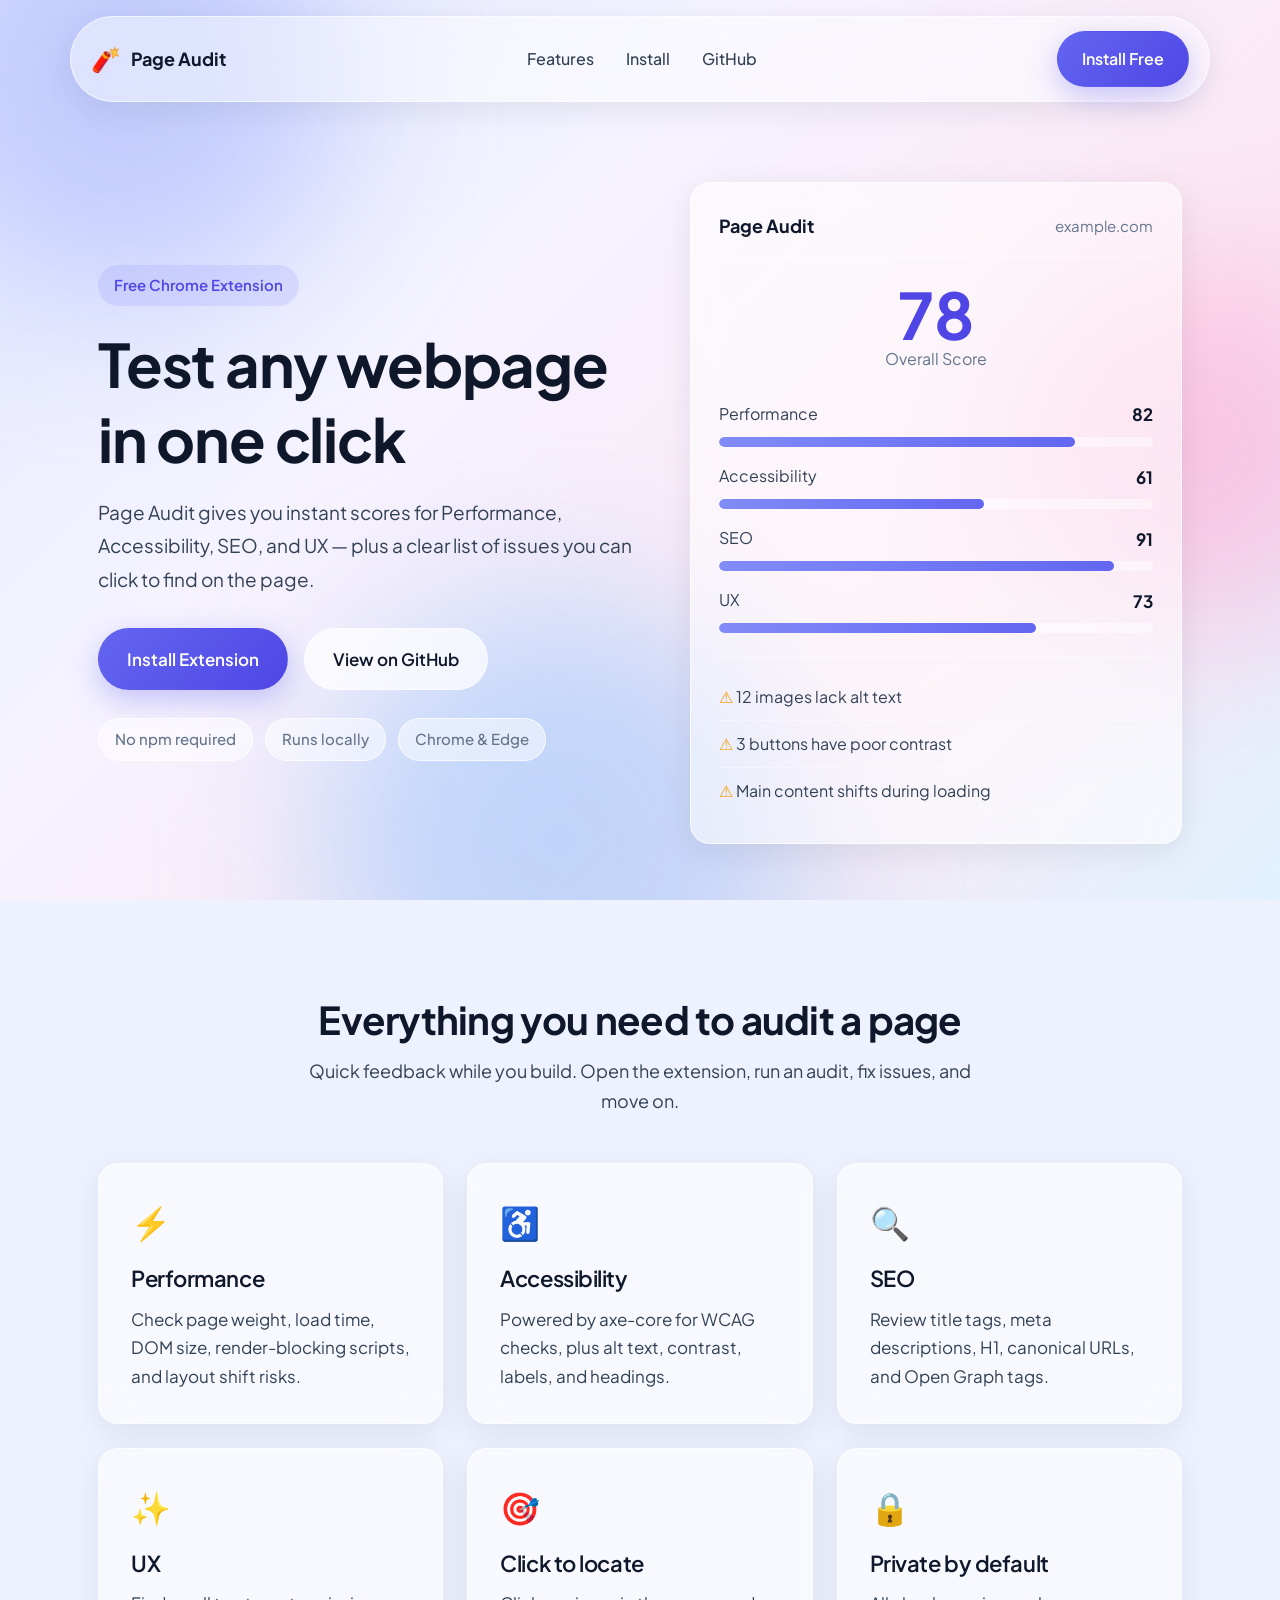
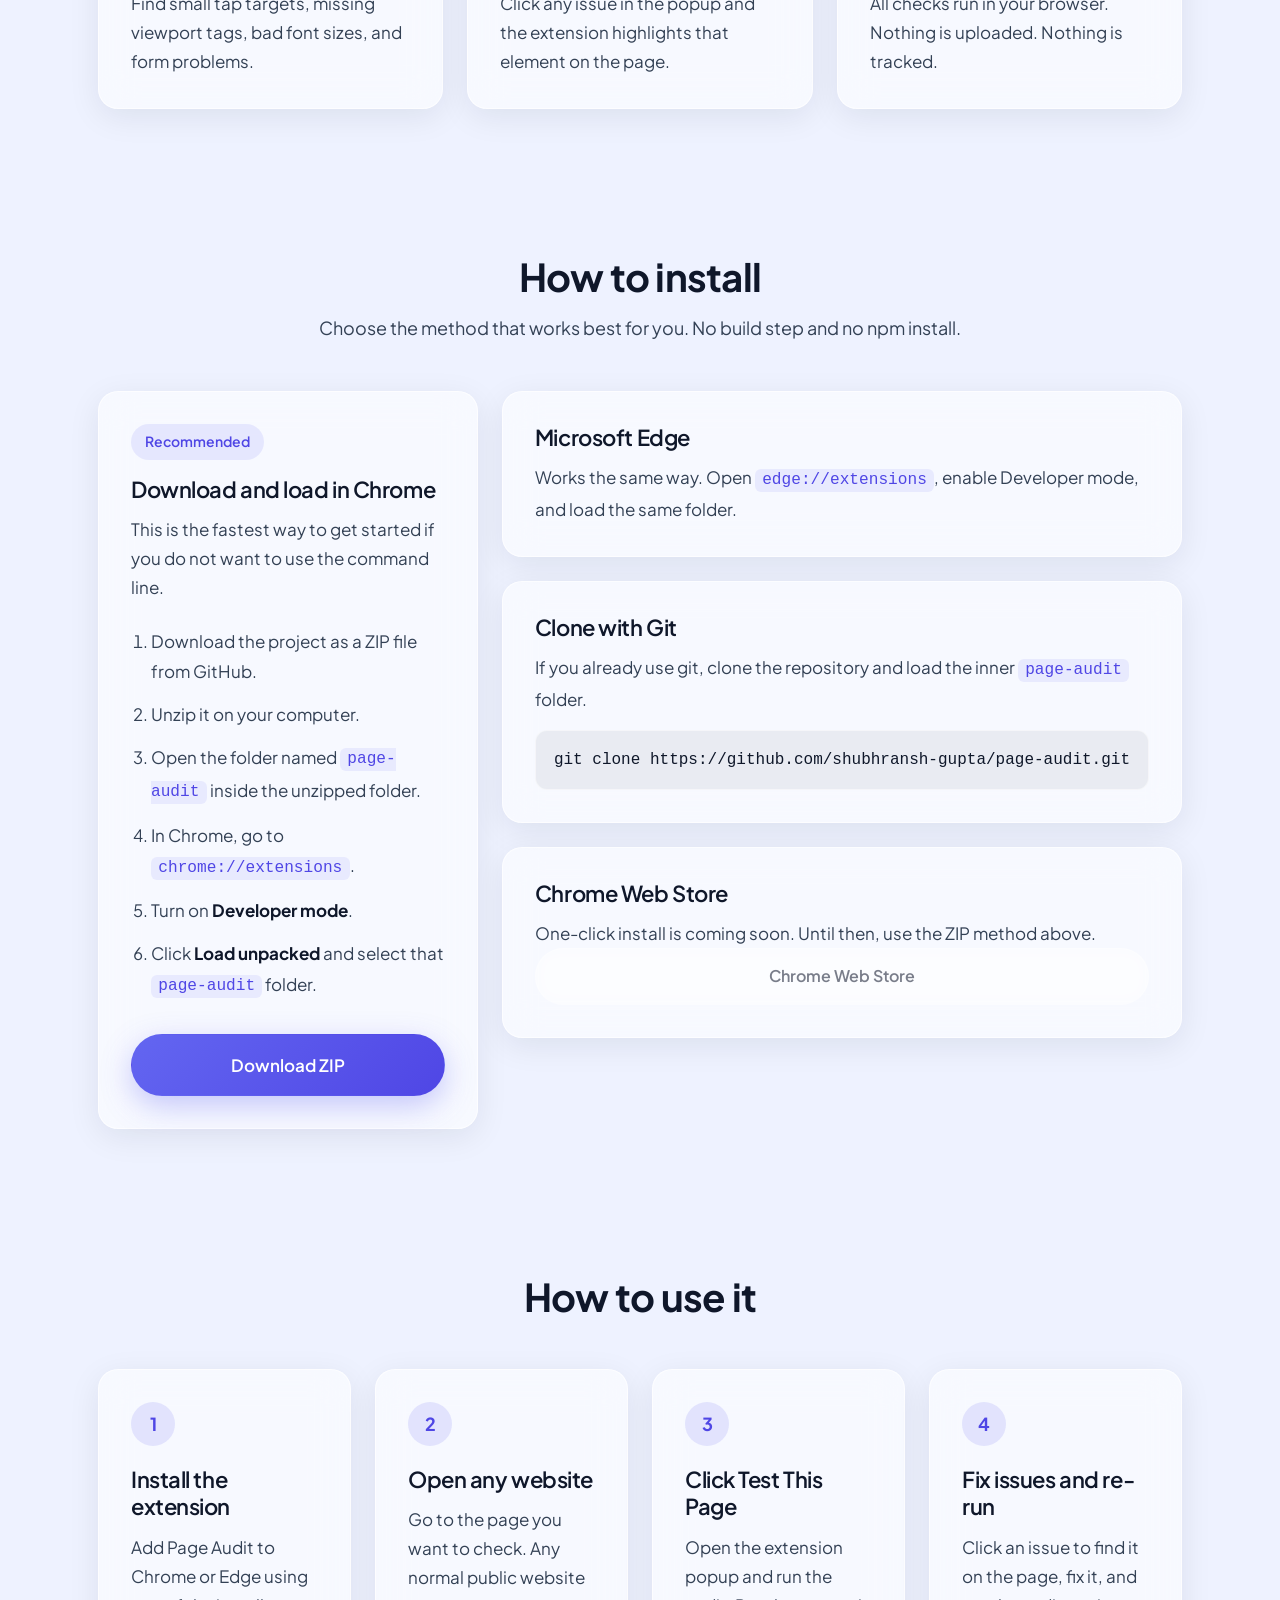
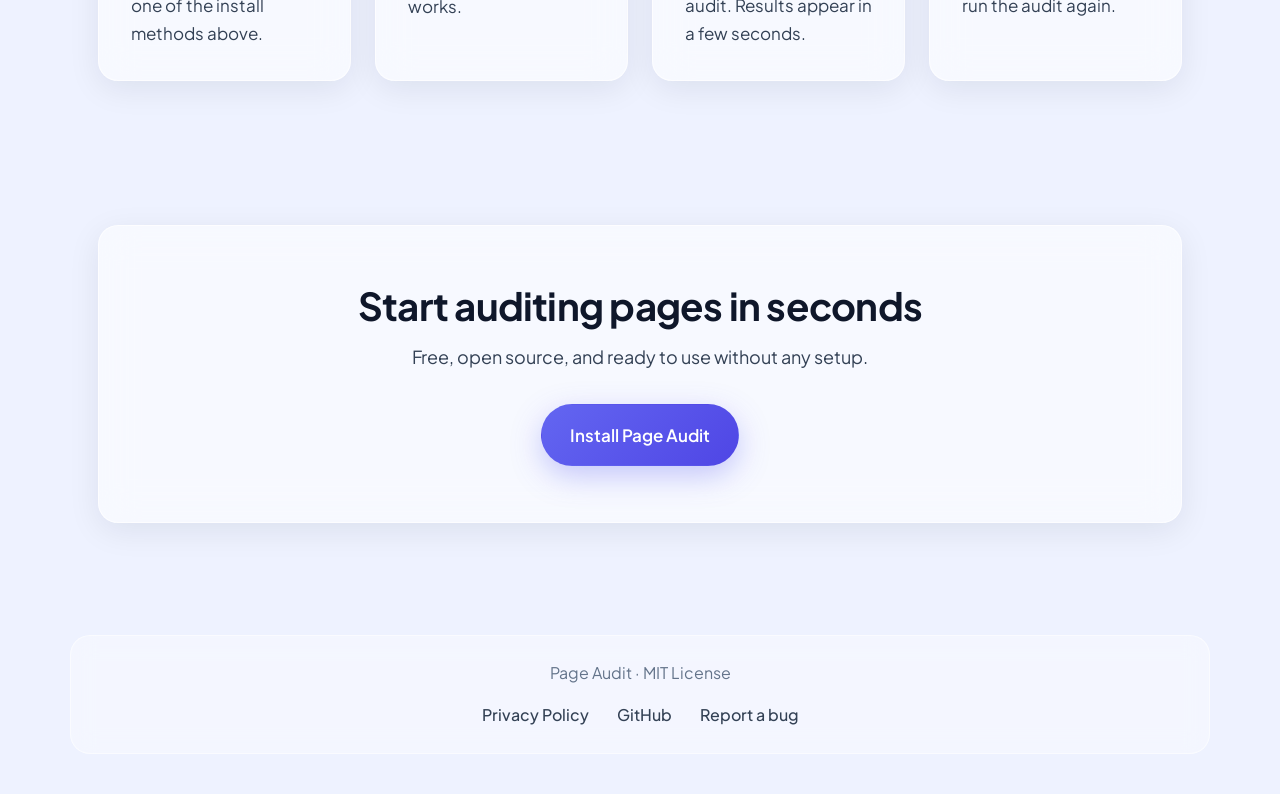
==== commit 1be94093: "Redesign site with readable glassmorphism layout." ====
--- a/website/index.html
+++ b/website/index.html
@@ -4,244 +4,226 @@
   <meta charset="UTF-8" />
   <meta name="viewport" content="width=device-width, initial-scale=1.0" />
   <title>Page Audit — One-Click Lighthouse for Developers</title>
-  <meta name="description" content="Audit any webpage for Performance, Accessibility, SEO, and UX in one click. Free Chrome extension. No npm required." />
+  <meta name="description" content="Audit any webpage for Performance, Accessibility, SEO, and UX in one click. Free Chrome extension." />
   <link rel="preconnect" href="https://fonts.googleapis.com" />
   <link rel="preconnect" href="https://fonts.gstatic.com" crossorigin />
-  <link href="https://fonts.googleapis.com/css2?family=Inter:wght@400;500;600;700&display=swap" rel="stylesheet" />
+  <link href="https://fonts.googleapis.com/css2?family=Plus+Jakarta+Sans:wght@400;500;600;700&display=swap" rel="stylesheet" />
   <link rel="stylesheet" href="styles.css" />
   <link rel="icon" href="data:image/svg+xml,<svg xmlns='http://www.w3.org/2000/svg' viewBox='0 0 100 100'><text y='.9em' font-size='90'>🧨</text></svg>" />
 </head>
 <body>
-  <header class="site-header">
-    <div class="container header-inner">
-      <a href="index.html" class="logo">
-        <span class="logo-icon">🧨</span>
-        Page Audit
+  <div class="bg-gradient" aria-hidden="true"></div>
+  <div class="bg-orbs" aria-hidden="true">
+    <div class="orb orb-1"></div>
+    <div class="orb orb-2"></div>
+    <div class="orb orb-3"></div>
+  </div>
+
+  <header class="header">
+    <div class="wrap header-inner">
+      <a href="index.html" class="brand">
+        <span class="brand-mark">🧨</span>
+        <span>Page Audit</span>
       </a>
       <nav class="nav">
         <a href="#features">Features</a>
         <a href="#install">Install</a>
         <a href="https://github.com/shubhransh-gupta/page-audit" target="_blank" rel="noopener">GitHub</a>
       </nav>
-      <a href="#install" class="btn btn-primary btn-sm">Install Extension</a>
+      <a href="#install" class="button button-primary">Install Free</a>
     </div>
   </header>
 
   <main>
     <section class="hero">
-      <div class="container hero-grid">
-        <div class="hero-text">
-          <p class="eyebrow">Chrome Extension · Free · No npm</p>
-          <h1>One-click Lighthouse for normal developers</h1>
-          <p class="lead">
-            Install the extension, visit any website, and get instant scores for
-            Performance, Accessibility, SEO, and UX — plus a clear list of issues to fix.
+      <div class="wrap hero-layout">
+        <div class="hero-copy">
+          <p class="label">Free Chrome Extension</p>
+          <h1>Test any webpage in one click</h1>
+          <p class="hero-description">
+            Page Audit gives you instant scores for Performance, Accessibility, SEO, and UX —
+            plus a clear list of issues you can click to find on the page.
           </p>
-          <div class="hero-actions">
-            <a href="#install" class="btn btn-primary">Install Extension</a>
-            <a href="https://github.com/shubhransh-gupta/page-audit" class="btn btn-outline" target="_blank" rel="noopener">View on GitHub</a>
-          </div>
-          <ul class="hero-meta">
-            <li>Runs 100% in your browser</li>
-            <li>No account required</li>
-            <li>Works on Chrome &amp; Edge</li>
-          </ul>
-        </div>
-
-        <div class="hero-preview">
-          <div class="preview-card">
-            <div class="preview-header">
-              <span>Page Audit</span>
-              <span class="preview-url">example.com</span>
-            </div>
-            <div class="preview-score">
-              <div class="preview-overall">78</div>
-              <span>Overall score</span>
-            </div>
-            <div class="preview-bars">
-              <div class="bar-row"><span>Performance</span><div class="bar"><i style="width:82%"></i></div><span>82</span></div>
-              <div class="bar-row"><span>Accessibility</span><div class="bar"><i style="width:61%"></i></div><span>61</span></div>
-              <div class="bar-row"><span>SEO</span><div class="bar"><i style="width:91%"></i></div><span>91</span></div>
-              <div class="bar-row"><span>UX</span><div class="bar"><i style="width:73%"></i></div><span>73</span></div>
-            </div>
-            <div class="preview-issues">
-              <div class="issue">⚠ 12 images lack alt text</div>
-              <div class="issue">⚠ 3 buttons have poor contrast</div>
-              <div class="issue">⚠ Main content shifts during loading</div>
-            </div>
+          <div class="hero-buttons">
+            <a href="#install" class="button button-primary button-large">Install Extension</a>
+            <a href="https://github.com/shubhransh-gupta/page-audit" class="button button-glass button-large" target="_blank" rel="noopener">View on GitHub</a>
+          </div>
+          <div class="hero-tags">
+            <span>No npm required</span>
+            <span>Runs locally</span>
+            <span>Chrome & Edge</span>
+          </div>
+        </div>
+
+        <div class="glass-card preview">
+          <div class="preview-top">
+            <strong>Page Audit</strong>
+            <span>example.com</span>
+          </div>
+          <div class="preview-overall">
+            <span class="preview-score">78</span>
+            <span class="preview-label">Overall Score</span>
+          </div>
+          <div class="preview-metrics">
+            <div class="metric">
+              <div class="metric-head"><span>Performance</span><strong>82</strong></div>
+              <div class="metric-bar"><span style="width: 82%"></span></div>
+            </div>
+            <div class="metric">
+              <div class="metric-head"><span>Accessibility</span><strong>61</strong></div>
+              <div class="metric-bar"><span style="width: 61%"></span></div>
+            </div>
+            <div class="metric">
+              <div class="metric-head"><span>SEO</span><strong>91</strong></div>
+              <div class="metric-bar"><span style="width: 91%"></span></div>
+            </div>
+            <div class="metric">
+              <div class="metric-head"><span>UX</span><strong>73</strong></div>
+              <div class="metric-bar"><span style="width: 73%"></span></div>
+            </div>
+          </div>
+          <div class="preview-issues">
+            <p>12 images lack alt text</p>
+            <p>3 buttons have poor contrast</p>
+            <p>Main content shifts during loading</p>
           </div>
         </div>
       </div>
     </section>
 
     <section class="section" id="features">
-      <div class="container">
-        <div class="section-head">
-          <h2>What it checks</h2>
-          <p>Fast heuristic audits for day-to-day development — not a full CI Lighthouse replacement, but instant feedback while you build.</p>
-        </div>
-        <div class="feature-grid">
-          <article class="feature-card">
+      <div class="wrap">
+        <div class="section-title">
+          <h2>Everything you need to audit a page</h2>
+          <p>Quick feedback while you build. Open the extension, run an audit, fix issues, and move on.</p>
+        </div>
+        <div class="grid-3">
+          <article class="glass-card feature">
             <div class="feature-icon">⚡</div>
             <h3>Performance</h3>
-            <p>DOM size, page weight, load time, render-blocking scripts, and layout shift risks.</p>
-          </article>
-          <article class="feature-card">
+            <p>Check page weight, load time, DOM size, render-blocking scripts, and layout shift risks.</p>
+          </article>
+          <article class="glass-card feature">
             <div class="feature-icon">♿</div>
             <h3>Accessibility</h3>
-            <p>axe-core WCAG checks plus alt text, contrast, labels, and heading structure.</p>
-          </article>
-          <article class="feature-card">
+            <p>Powered by axe-core for WCAG checks, plus alt text, contrast, labels, and headings.</p>
+          </article>
+          <article class="glass-card feature">
             <div class="feature-icon">🔍</div>
             <h3>SEO</h3>
-            <p>Title, meta description, H1, canonical URL, Open Graph, and structured data.</p>
-          </article>
-          <article class="feature-card">
+            <p>Review title tags, meta descriptions, H1, canonical URLs, and Open Graph tags.</p>
+          </article>
+          <article class="glass-card feature">
             <div class="feature-icon">✨</div>
             <h3>UX</h3>
-            <p>Mobile viewport, tap targets, font sizes, forms, and horizontal scroll.</p>
-          </article>
-          <article class="feature-card">
+            <p>Find small tap targets, missing viewport tags, bad font sizes, and form problems.</p>
+          </article>
+          <article class="glass-card feature">
             <div class="feature-icon">🎯</div>
             <h3>Click to locate</h3>
-            <p>Click any issue in the popup to scroll to and highlight the element on the page.</p>
-          </article>
-          <article class="feature-card">
+            <p>Click any issue in the popup and the extension highlights that element on the page.</p>
+          </article>
+          <article class="glass-card feature">
             <div class="feature-icon">🔒</div>
-            <h3>Private by design</h3>
-            <p>Nothing is sent to a server. Audits only run when you click the button.</p>
-          </article>
-        </div>
-      </div>
-    </section>
-
-    <section class="section section-alt" id="install">
-      <div class="container">
-        <div class="section-head">
+            <h3>Private by default</h3>
+            <p>All checks run in your browser. Nothing is uploaded. Nothing is tracked.</p>
+          </article>
+        </div>
+      </div>
+    </section>
+
+    <section class="section" id="install">
+      <div class="wrap">
+        <div class="section-title">
           <h2>How to install</h2>
-          <p>Pick whichever method works best for you. No npm, no build step — the extension is ready to load as-is.</p>
-        </div>
-
-        <div class="install-grid">
-          <article class="install-card recommended">
-            <span class="install-badge">Easiest</span>
-            <h3>Download ZIP</h3>
-            <p>Download the extension folder as a ZIP, extract it, and load it in Chrome or Edge.</p>
-            <ol>
-              <li><a href="https://github.com/shubhransh-gupta/page-audit/archive/refs/heads/main.zip" id="zip-download">Download ZIP from GitHub</a></li>
-              <li>Unzip the file</li>
-              <li>Open the inner <code>page-audit</code> folder (inside <code>page-audit-main</code>)</li>
-              <li>Follow the “Load unpacked” steps below</li>
+          <p>Choose the method that works best for you. No build step and no npm install.</p>
+        </div>
+
+        <div class="install-layout">
+          <article class="glass-card install-main">
+            <span class="pill">Recommended</span>
+            <h3>Download and load in Chrome</h3>
+            <p>This is the fastest way to get started if you do not want to use the command line.</p>
+            <ol class="steps-list">
+              <li>Download the project as a ZIP file from GitHub.</li>
+              <li>Unzip it on your computer.</li>
+              <li>Open the folder named <code>page-audit</code> inside the unzipped folder.</li>
+              <li>In Chrome, go to <code>chrome://extensions</code>.</li>
+              <li>Turn on <strong>Developer mode</strong>.</li>
+              <li>Click <strong>Load unpacked</strong> and select that <code>page-audit</code> folder.</li>
             </ol>
-            <a href="https://github.com/shubhransh-gupta/page-audit/archive/refs/heads/main.zip" class="btn btn-primary btn-block" id="zip-btn">Download ZIP</a>
-          </article>
-
-          <article class="install-card">
-            <h3>Load unpacked (Chrome)</h3>
-            <p>For developers who already cloned the repo or extracted the ZIP.</p>
-            <ol>
-              <li>Open <code>chrome://extensions</code></li>
-              <li>Enable <strong>Developer mode</strong> (top right)</li>
-              <li>Click <strong>Load unpacked</strong></li>
-              <li>Select the <code>page-audit</code> folder (contains <code>manifest.json</code>)</li>
-              <li>Pin the extension from the puzzle icon</li>
-            </ol>
-          </article>
-
-          <article class="install-card">
-            <h3>Microsoft Edge</h3>
-            <p>Same extension works on Edge — no changes needed.</p>
-            <ol>
-              <li>Open <code>edge://extensions</code></li>
-              <li>Enable <strong>Developer mode</strong></li>
-              <li>Click <strong>Load unpacked</strong></li>
-              <li>Select the <code>page-audit</code> folder</li>
-            </ol>
-          </article>
-
-          <article class="install-card">
-            <h3>Clone from GitHub</h3>
-            <p>If you prefer git over downloading a ZIP.</p>
-            <pre><code>git clone https://github.com/shubhransh-gupta/page-audit.git
-cd page-audit/page-audit</code></pre>
-            <p>Then load the <code>page-audit</code> folder via <strong>Load unpacked</strong>.</p>
-            <a href="https://github.com/shubhransh-gupta/page-audit" class="btn btn-outline btn-block" target="_blank" rel="noopener">Open repository</a>
-          </article>
-
-          <article class="install-card">
-            <h3>Other Chromium browsers</h3>
-            <p>Works on any Chromium-based browser that supports extensions:</p>
-            <ul class="browser-list">
-              <li>Google Chrome</li>
-              <li>Microsoft Edge</li>
-              <li>Brave</li>
-              <li>Opera</li>
-              <li>Arc</li>
-            </ul>
-            <p class="install-note">Use that browser’s extensions page and <strong>Load unpacked</strong> with the same folder.</p>
-          </article>
-
-          <article class="install-card" id="store-card">
-            <span class="install-badge install-badge-soon">Coming soon</span>
-            <h3>Chrome Web Store</h3>
-            <p>One-click install with automatic updates — no developer mode required.</p>
-            <p class="install-note" id="store-status">We’re preparing the Chrome Web Store listing. Use Download ZIP or Load unpacked until then.</p>
-            <a href="#" class="btn btn-outline btn-block disabled" id="store-btn" aria-disabled="true">Chrome Web Store</a>
-          </article>
-        </div>
-      </div>
-    </section>
-
-    <section class="section" id="how-it-works">
-      <div class="container">
-        <div class="section-head">
-          <h2>How to use</h2>
-        </div>
-        <div class="steps-grid">
-          <div class="step">
-            <span class="step-num">1</span>
+            <a href="https://github.com/shubhransh-gupta/page-audit/archive/refs/heads/main.zip" class="button button-primary button-large button-full">Download ZIP</a>
+          </article>
+
+          <div class="install-side">
+            <article class="glass-card install-option">
+              <h3>Microsoft Edge</h3>
+              <p>Works the same way. Open <code>edge://extensions</code>, enable Developer mode, and load the same folder.</p>
+            </article>
+            <article class="glass-card install-option">
+              <h3>Clone with Git</h3>
+              <p>If you already use git, clone the repository and load the inner <code>page-audit</code> folder.</p>
+              <pre><code>git clone https://github.com/shubhransh-gupta/page-audit.git</code></pre>
+            </article>
+            <article class="glass-card install-option">
+              <h3>Chrome Web Store</h3>
+              <p>One-click install is coming soon. Until then, use the ZIP method above.</p>
+              <a href="#" class="button button-glass button-full disabled" id="store-btn">Chrome Web Store</a>
+            </article>
+          </div>
+        </div>
+      </div>
+    </section>
+
+    <section class="section">
+      <div class="wrap">
+        <div class="section-title">
+          <h2>How to use it</h2>
+        </div>
+        <div class="grid-4">
+          <article class="glass-card step-card">
+            <span class="step-number">1</span>
             <h3>Install the extension</h3>
-            <p>Use any install method above.</p>
-          </div>
-          <div class="step">
-            <span class="step-num">2</span>
-            <h3>Visit any website</h3>
-            <p>Navigate to the page you want to audit.</p>
-          </div>
-          <div class="step">
-            <span class="step-num">3</span>
-            <h3>Click “Test This Page”</h3>
-            <p>Open the extension popup and run the audit.</p>
-          </div>
-          <div class="step">
-            <span class="step-num">4</span>
-            <h3>Fix issues &amp; re-run</h3>
-            <p>Click issues to locate them on the page, fix them, and audit again.</p>
-          </div>
-        </div>
-      </div>
-    </section>
-
-    <section class="section section-cta">
-      <div class="container cta-inner">
-        <h2>Ready to audit your next page?</h2>
-        <p>Free, open source, and runs entirely in your browser.</p>
-        <a href="#install" class="btn btn-primary btn-lg">Get started — install now</a>
+            <p>Add Page Audit to Chrome or Edge using one of the install methods above.</p>
+          </article>
+          <article class="glass-card step-card">
+            <span class="step-number">2</span>
+            <h3>Open any website</h3>
+            <p>Go to the page you want to check. Any normal public website works.</p>
+          </article>
+          <article class="glass-card step-card">
+            <span class="step-number">3</span>
+            <h3>Click Test This Page</h3>
+            <p>Open the extension popup and run the audit. Results appear in a few seconds.</p>
+          </article>
+          <article class="glass-card step-card">
+            <span class="step-number">4</span>
+            <h3>Fix issues and re-run</h3>
+            <p>Click an issue to find it on the page, fix it, and run the audit again.</p>
+          </article>
+        </div>
+      </div>
+    </section>
+
+    <section class="section">
+      <div class="wrap">
+        <div class="glass-card cta">
+          <h2>Start auditing pages in seconds</h2>
+          <p>Free, open source, and ready to use without any setup.</p>
+          <a href="#install" class="button button-primary button-large">Install Page Audit</a>
+        </div>
       </div>
     </section>
   </main>
 
-  <footer class="site-footer">
-    <div class="container footer-inner">
-      <div class="footer-brand">
-        <span class="logo-icon">🧨</span> Page Audit
-      </div>
-      <nav class="footer-nav">
+  <footer class="footer">
+    <div class="wrap footer-inner">
+      <p>Page Audit · MIT License</p>
+      <nav>
         <a href="privacy.html">Privacy Policy</a>
         <a href="https://github.com/shubhransh-gupta/page-audit" target="_blank" rel="noopener">GitHub</a>
         <a href="https://github.com/shubhransh-gupta/page-audit/issues" target="_blank" rel="noopener">Report a bug</a>
       </nav>
-      <p class="footer-copy">MIT License · Made for developers</p>
     </div>
   </footer>
 
--- a/website/styles.css
+++ b/website/styles.css
@@ -1,25 +1,22 @@
-/* Page Audit — Clean marketing site */
+/* Page Audit — Glassmorphism marketing site */
 
 :root {
-  --bg: #ffffff;
-  --bg-alt: #f8fafc;
-  --bg-dark: #0f172a;
+  --font: "Plus Jakarta Sans", -apple-system, BlinkMacSystemFont, "Segoe UI", sans-serif;
   --text: #0f172a;
+  --text-soft: #334155;
   --text-muted: #64748b;
-  --border: #e2e8f0;
-  --accent: #ea580c;
-  --accent-hover: #c2410c;
-  --accent-light: #fff7ed;
-  --green: #16a34a;
-  --yellow: #ca8a04;
-  --blue: #2563eb;
-  --purple: #7c3aed;
-  --radius: 12px;
-  --radius-lg: 16px;
-  --shadow: 0 1px 3px rgba(15, 23, 42, 0.08);
-  --shadow-lg: 0 20px 40px rgba(15, 23, 42, 0.1);
-  --font: "Inter", -apple-system, BlinkMacSystemFont, "Segoe UI", sans-serif;
-  --max: 1100px;
+  --white: #ffffff;
+  --primary: #6366f1;
+  --primary-dark: #4f46e5;
+  --primary-light: #818cf8;
+  --glass: rgba(255, 255, 255, 0.55);
+  --glass-border: rgba(255, 255, 255, 0.65);
+  --glass-strong: rgba(255, 255, 255, 0.72);
+  --shadow: 0 8px 32px rgba(15, 23, 42, 0.08);
+  --shadow-lg: 0 24px 64px rgba(15, 23, 42, 0.12);
+  --radius: 20px;
+  --radius-sm: 12px;
+  --max: 1140px;
 }
 
 *, *::before, *::after {
@@ -30,165 +27,248 @@
 
 html {
   scroll-behavior: smooth;
+  font-size: 16px;
 }
 
 body {
   font-family: var(--font);
-  font-size: 16px;
-  line-height: 1.6;
-  color: var(--text);
-  background: var(--bg);
-}
-
-.container {
+  color: var(--text);
+  line-height: 1.65;
+  background: #eef2ff;
+  min-height: 100vh;
+}
+
+.wrap {
+  width: 100%;
   max-width: var(--max);
   margin: 0 auto;
-  padding: 0 24px;
+  padding: 0 28px;
+}
+
+/* Background */
+.bg-gradient {
+  position: fixed;
+  inset: 0;
+  background: linear-gradient(135deg, #e0e7ff 0%, #f5f3ff 35%, #fce7f3 70%, #e0f2fe 100%);
+  z-index: -2;
+}
+
+.bg-orbs {
+  position: fixed;
+  inset: 0;
+  z-index: -1;
+  overflow: hidden;
+  pointer-events: none;
+}
+
+.orb {
+  position: absolute;
+  border-radius: 50%;
+  filter: blur(80px);
+  opacity: 0.55;
+}
+
+.orb-1 {
+  width: 420px;
+  height: 420px;
+  background: #a5b4fc;
+  top: -120px;
+  left: -80px;
+}
+
+.orb-2 {
+  width: 360px;
+  height: 360px;
+  background: #f9a8d4;
+  top: 30%;
+  right: -100px;
+}
+
+.orb-3 {
+  width: 480px;
+  height: 480px;
+  background: #93c5fd;
+  bottom: -180px;
+  left: 25%;
+}
+
+/* Glass card */
+.glass-card {
+  background: var(--glass);
+  backdrop-filter: blur(18px);
+  -webkit-backdrop-filter: blur(18px);
+  border: 1px solid var(--glass-border);
+  border-radius: var(--radius);
+  box-shadow: var(--shadow);
+}
+
+/* Typography */
+h1, h2, h3 {
+  line-height: 1.25;
+  letter-spacing: -0.02em;
+  color: var(--text);
+}
+
+h1 {
+  font-size: clamp(2.5rem, 5vw, 3.75rem);
+  font-weight: 700;
+  margin-bottom: 1.25rem;
+}
+
+h2 {
+  font-size: clamp(1.875rem, 3vw, 2.5rem);
+  font-weight: 700;
+  margin-bottom: 0.75rem;
+}
+
+h3 {
+  font-size: 1.375rem;
+  font-weight: 600;
+  margin-bottom: 0.75rem;
+}
+
+p {
+  font-size: 1.0625rem;
+  color: var(--text-soft);
 }
 
 a {
-  color: var(--accent);
+  color: var(--primary);
   text-decoration: none;
 }
 
 a:hover {
-  text-decoration: underline;
+  color: var(--primary-dark);
 }
 
 code {
   font-family: ui-monospace, "SF Mono", Monaco, monospace;
-  font-size: 0.875em;
-  background: var(--bg-alt);
-  border: 1px solid var(--border);
-  padding: 2px 6px;
-  border-radius: 4px;
+  font-size: 0.95em;
+  background: rgba(99, 102, 241, 0.1);
+  color: var(--primary-dark);
+  padding: 0.15em 0.45em;
+  border-radius: 6px;
 }
 
 pre {
-  background: var(--bg-dark);
-  color: #e2e8f0;
-  padding: 16px;
-  border-radius: var(--radius);
+  background: rgba(15, 23, 42, 0.06);
+  border: 1px solid rgba(255, 255, 255, 0.5);
+  border-radius: var(--radius-sm);
+  padding: 1rem 1.125rem;
   overflow-x: auto;
-  margin: 12px 0;
-  font-size: 13px;
-  line-height: 1.5;
+  margin-top: 1rem;
 }
 
 pre code {
   background: none;
-  border: none;
   padding: 0;
-  color: inherit;
+  color: var(--text);
+  font-size: 1rem;
 }
 
 /* Buttons */
-.btn {
+.button {
   display: inline-flex;
   align-items: center;
   justify-content: center;
-  gap: 8px;
-  padding: 12px 20px;
+  padding: 0.875rem 1.5rem;
   font-family: var(--font);
-  font-size: 15px;
+  font-size: 1rem;
   font-weight: 600;
-  border-radius: var(--radius);
-  border: 2px solid transparent;
+  border-radius: 999px;
+  border: 1px solid transparent;
   cursor: pointer;
+  transition: transform 0.15s ease, box-shadow 0.15s ease, background 0.15s ease;
   text-decoration: none;
-  transition: background 0.15s, border-color 0.15s, color 0.15s;
-}
-
-.btn:hover {
+}
+
+.button:hover {
+  transform: translateY(-1px);
   text-decoration: none;
 }
 
-.btn-primary {
-  background: var(--accent);
-  color: #fff;
-}
-
-.btn-primary:hover {
-  background: var(--accent-hover);
-  color: #fff;
-}
-
-.btn-outline {
-  background: transparent;
-  color: var(--text);
-  border-color: var(--border);
-}
-
-.btn-outline:hover {
-  border-color: var(--text-muted);
-  color: var(--text);
-}
-
-.btn-sm {
-  padding: 8px 16px;
-  font-size: 14px;
-}
-
-.btn-lg {
-  padding: 16px 28px;
-  font-size: 16px;
-}
-
-.btn-block {
+.button-primary {
+  background: linear-gradient(135deg, var(--primary), var(--primary-dark));
+  color: var(--white);
+  box-shadow: 0 10px 30px rgba(99, 102, 241, 0.35);
+}
+
+.button-primary:hover {
+  color: var(--white);
+  box-shadow: 0 14px 36px rgba(99, 102, 241, 0.42);
+}
+
+.button-glass {
+  background: var(--glass-strong);
+  backdrop-filter: blur(12px);
+  border-color: var(--glass-border);
+  color: var(--text);
+}
+
+.button-glass:hover {
+  color: var(--text);
+  background: rgba(255, 255, 255, 0.85);
+}
+
+.button-large {
+  padding: 1rem 1.75rem;
+  font-size: 1.0625rem;
+}
+
+.button-full {
   width: 100%;
 }
 
-.btn.disabled {
-  opacity: 0.5;
+.button.disabled {
+  opacity: 0.55;
   pointer-events: none;
-  cursor: not-allowed;
 }
 
 /* Header */
-.site-header {
+.header {
   position: sticky;
   top: 0;
-  z-index: 100;
-  background: rgba(255, 255, 255, 0.9);
-  backdrop-filter: blur(12px);
-  border-bottom: 1px solid var(--border);
+  z-index: 50;
+  padding: 1rem 0;
 }
 
 .header-inner {
   display: flex;
   align-items: center;
   justify-content: space-between;
-  height: 64px;
-  gap: 24px;
-}
-
-.logo {
-  display: flex;
-  align-items: center;
-  gap: 8px;
+  gap: 1.5rem;
+  padding: 0.875rem 1.25rem;
+  background: rgba(255, 255, 255, 0.45);
+  backdrop-filter: blur(16px);
+  -webkit-backdrop-filter: blur(16px);
+  border: 1px solid rgba(255, 255, 255, 0.6);
+  border-radius: 999px;
+  box-shadow: var(--shadow);
+}
+
+.brand {
+  display: flex;
+  align-items: center;
+  gap: 0.625rem;
+  font-size: 1.125rem;
   font-weight: 700;
-  font-size: 18px;
   color: var(--text);
   text-decoration: none;
 }
 
-.logo:hover {
-  text-decoration: none;
-}
-
-.logo-icon {
-  font-size: 22px;
+.brand-mark {
+  font-size: 1.5rem;
 }
 
 .nav {
   display: flex;
-  gap: 28px;
+  gap: 2rem;
 }
 
 .nav a {
-  color: var(--text-muted);
-  font-size: 15px;
+  font-size: 1rem;
   font-weight: 500;
+  color: var(--text-soft);
   text-decoration: none;
 }
 
@@ -198,471 +278,402 @@
 
 /* Hero */
 .hero {
-  padding: 80px 0 96px;
-  background: linear-gradient(180deg, var(--bg-alt) 0%, var(--bg) 100%);
-}
-
-.hero-grid {
+  padding: 4rem 0 5rem;
+}
+
+.hero-layout {
   display: grid;
-  grid-template-columns: 1fr 1fr;
-  gap: 64px;
-  align-items: center;
-}
-
-.eyebrow {
-  font-size: 14px;
+  grid-template-columns: 1.05fr 0.95fr;
+  gap: 3rem;
+  align-items: center;
+}
+
+.label {
+  display: inline-block;
+  font-size: 0.9375rem;
   font-weight: 600;
-  color: var(--accent);
-  text-transform: uppercase;
-  letter-spacing: 0.05em;
-  margin-bottom: 16px;
-}
-
-.hero h1 {
-  font-size: clamp(32px, 5vw, 48px);
+  color: var(--primary-dark);
+  background: rgba(99, 102, 241, 0.12);
+  padding: 0.5rem 1rem;
+  border-radius: 999px;
+  margin-bottom: 1.25rem;
+}
+
+.hero-description {
+  font-size: 1.1875rem;
+  line-height: 1.75;
+  margin-bottom: 2rem;
+  max-width: 34rem;
+}
+
+.hero-buttons {
+  display: flex;
+  flex-wrap: wrap;
+  gap: 1rem;
+  margin-bottom: 1.75rem;
+}
+
+.hero-tags {
+  display: flex;
+  flex-wrap: wrap;
+  gap: 0.75rem;
+}
+
+.hero-tags span {
+  font-size: 0.9375rem;
+  font-weight: 500;
+  color: var(--text-muted);
+  background: rgba(255, 255, 255, 0.5);
+  border: 1px solid rgba(255, 255, 255, 0.7);
+  padding: 0.5rem 1rem;
+  border-radius: 999px;
+}
+
+/* Preview card */
+.preview {
+  padding: 1.75rem;
+}
+
+.preview-top {
+  display: flex;
+  justify-content: space-between;
+  align-items: center;
+  margin-bottom: 1.5rem;
+  padding-bottom: 1rem;
+  border-bottom: 1px solid rgba(255, 255, 255, 0.45);
+}
+
+.preview-top strong {
+  font-size: 1.125rem;
+}
+
+.preview-top span {
+  font-size: 0.9375rem;
+  color: var(--text-muted);
+}
+
+.preview-overall {
+  text-align: center;
+  margin-bottom: 1.75rem;
+}
+
+.preview-score {
+  display: block;
+  font-size: 4rem;
   font-weight: 700;
-  line-height: 1.15;
-  letter-spacing: -0.02em;
-  margin-bottom: 20px;
-}
-
-.lead {
-  font-size: 18px;
+  line-height: 1;
+  color: var(--primary-dark);
+}
+
+.preview-label {
+  font-size: 1rem;
   color: var(--text-muted);
-  line-height: 1.7;
-  margin-bottom: 32px;
-  max-width: 520px;
-}
-
-.hero-actions {
-  display: flex;
-  gap: 12px;
-  flex-wrap: wrap;
-  margin-bottom: 28px;
-}
-
-.hero-meta {
-  list-style: none;
-  display: flex;
-  flex-wrap: wrap;
-  gap: 20px;
-  font-size: 14px;
-  color: var(--text-muted);
-}
-
-.hero-meta li::before {
-  content: "✓ ";
-  color: var(--green);
-  font-weight: 600;
-}
-
-/* Preview card */
-.hero-preview {
-  display: flex;
-  justify-content: center;
-}
-
-.preview-card {
-  width: 100%;
-  max-width: 360px;
-  background: var(--bg-dark);
-  border-radius: var(--radius-lg);
-  padding: 20px;
-  box-shadow: var(--shadow-lg);
-  color: #e2e8f0;
-}
-
-.preview-header {
+}
+
+.preview-metrics {
+  display: flex;
+  flex-direction: column;
+  gap: 1rem;
+  margin-bottom: 1.5rem;
+}
+
+.metric-head {
   display: flex;
   justify-content: space-between;
   align-items: center;
-  font-size: 13px;
-  font-weight: 600;
-  margin-bottom: 20px;
-  padding-bottom: 12px;
-  border-bottom: 1px solid #334155;
-}
-
-.preview-url {
-  color: #94a3b8;
-  font-weight: 400;
-  font-size: 11px;
-  max-width: 140px;
+  margin-bottom: 0.5rem;
+  font-size: 1rem;
+}
+
+.metric-head span {
+  color: var(--text-soft);
+}
+
+.metric-head strong {
+  font-size: 1.0625rem;
+  color: var(--text);
+}
+
+.metric-bar {
+  height: 10px;
+  background: rgba(255, 255, 255, 0.45);
+  border-radius: 999px;
   overflow: hidden;
-  text-overflow: ellipsis;
-  white-space: nowrap;
-}
-
-.preview-score {
-  text-align: center;
-  margin-bottom: 20px;
-}
-
-.preview-overall {
-  font-size: 48px;
-  font-weight: 700;
-  color: #fff;
-  line-height: 1;
-}
-
-.preview-score span {
-  font-size: 12px;
-  color: #94a3b8;
-}
-
-.preview-bars {
-  display: flex;
-  flex-direction: column;
-  gap: 10px;
-  margin-bottom: 16px;
-}
-
-.bar-row {
-  display: grid;
-  grid-template-columns: 90px 1fr 28px;
-  align-items: center;
-  gap: 8px;
-  font-size: 11px;
-}
-
-.bar {
-  height: 6px;
-  background: #334155;
-  border-radius: 3px;
-  overflow: hidden;
-}
-
-.bar i {
+}
+
+.metric-bar span {
   display: block;
   height: 100%;
-  background: var(--accent);
-  border-radius: 3px;
-}
-
-.bar-row:nth-child(1) i { background: var(--green); }
-.bar-row:nth-child(2) i { background: var(--yellow); }
-.bar-row:nth-child(3) i { background: var(--blue); }
-.bar-row:nth-child(4) i { background: var(--purple); }
+  border-radius: 999px;
+  background: linear-gradient(90deg, var(--primary-light), var(--primary));
+}
 
 .preview-issues {
-  border-top: 1px solid #334155;
-  padding-top: 12px;
-}
-
-.preview-issues .issue {
-  font-size: 11px;
-  color: #fbbf24;
-  padding: 6px 0;
-  border-bottom: 1px solid #1e293b;
-}
-
-.preview-issues .issue:last-child {
+  border-top: 1px solid rgba(255, 255, 255, 0.45);
+  padding-top: 1rem;
+}
+
+.preview-issues p {
+  font-size: 1rem;
+  color: var(--text-soft);
+  padding: 0.625rem 0;
+  border-bottom: 1px solid rgba(255, 255, 255, 0.35);
+}
+
+.preview-issues p:last-child {
   border-bottom: none;
+}
+
+.preview-issues p::before {
+  content: "⚠ ";
+  color: #f59e0b;
 }
 
 /* Sections */
 .section {
-  padding: 80px 0;
-}
-
-.section-alt {
-  background: var(--bg-alt);
-}
-
-.section-head {
+  padding: 4.5rem 0;
+}
+
+.section-title {
   text-align: center;
-  max-width: 600px;
-  margin: 0 auto 48px;
-}
-
-.section-head h2 {
-  font-size: 32px;
-  font-weight: 700;
-  letter-spacing: -0.02em;
-  margin-bottom: 12px;
-}
-
-.section-head p {
-  color: var(--text-muted);
-  font-size: 17px;
-}
-
-/* Features */
-.feature-grid {
+  max-width: 42rem;
+  margin: 0 auto 3rem;
+}
+
+.section-title p {
+  font-size: 1.125rem;
+}
+
+.grid-3 {
   display: grid;
-  grid-template-columns: repeat(auto-fit, minmax(280px, 1fr));
-  gap: 24px;
-}
-
-.feature-card {
-  background: var(--bg);
-  border: 1px solid var(--border);
-  border-radius: var(--radius-lg);
-  padding: 28px;
-  transition: box-shadow 0.2s;
-}
-
-.feature-card:hover {
-  box-shadow: var(--shadow-lg);
+  grid-template-columns: repeat(3, 1fr);
+  gap: 1.5rem;
+}
+
+.grid-4 {
+  display: grid;
+  grid-template-columns: repeat(4, 1fr);
+  gap: 1.5rem;
+}
+
+.feature,
+.step-card,
+.install-option,
+.install-main {
+  padding: 2rem;
 }
 
 .feature-icon {
-  font-size: 28px;
-  margin-bottom: 16px;
-}
-
-.feature-card h3 {
-  font-size: 18px;
-  font-weight: 600;
-  margin-bottom: 8px;
-}
-
-.feature-card p {
-  font-size: 15px;
-  color: var(--text-muted);
-  line-height: 1.6;
-}
-
-/* Install cards */
-.install-grid {
-  display: grid;
-  grid-template-columns: repeat(auto-fit, minmax(300px, 1fr));
-  gap: 24px;
-}
-
-.install-card {
-  background: var(--bg);
-  border: 1px solid var(--border);
-  border-radius: var(--radius-lg);
-  padding: 28px;
-  position: relative;
-}
-
-.install-card.recommended {
-  border-color: var(--accent);
-  box-shadow: 0 0 0 1px var(--accent);
-}
-
-.install-badge {
-  display: inline-block;
-  background: var(--accent-light);
-  color: var(--accent);
-  font-size: 12px;
-  font-weight: 600;
-  padding: 4px 10px;
-  border-radius: 20px;
-  margin-bottom: 12px;
-}
-
-.install-badge-soon {
-  background: #f1f5f9;
-  color: var(--text-muted);
-}
-
-.install-card h3 {
-  font-size: 20px;
-  font-weight: 600;
-  margin-bottom: 8px;
-}
-
-.install-card > p {
-  font-size: 15px;
-  color: var(--text-muted);
-  margin-bottom: 16px;
-}
-
-.install-card ol,
-.install-card ul {
-  margin: 0 0 16px 20px;
-  font-size: 14px;
-  color: var(--text-muted);
-  line-height: 1.8;
-}
-
-.install-card ol li,
-.install-card ul li {
-  margin-bottom: 4px;
-}
-
-.browser-list {
-  list-style: disc;
-}
-
-.install-note {
-  font-size: 13px !important;
-  margin-top: 12px !important;
-}
-
-.install-card .btn {
-  margin-top: 8px;
-}
-
-/* Steps */
-.steps-grid {
-  display: grid;
-  grid-template-columns: repeat(auto-fit, minmax(220px, 1fr));
-  gap: 32px;
-}
-
-.step {
-  text-align: center;
-}
-
-.step-num {
+  font-size: 2rem;
+  margin-bottom: 1rem;
+}
+
+.feature p,
+.step-card p,
+.install-option p,
+.install-main p {
+  font-size: 1.0625rem;
+  line-height: 1.7;
+}
+
+.step-number {
   display: inline-flex;
   align-items: center;
   justify-content: center;
-  width: 40px;
-  height: 40px;
-  background: var(--accent-light);
-  color: var(--accent);
+  width: 2.75rem;
+  height: 2.75rem;
+  background: rgba(99, 102, 241, 0.15);
+  color: var(--primary-dark);
+  font-size: 1.125rem;
   font-weight: 700;
   border-radius: 50%;
-  margin-bottom: 16px;
-}
-
-.step h3 {
-  font-size: 17px;
+  margin-bottom: 1.25rem;
+}
+
+/* Install */
+.install-layout {
+  display: grid;
+  grid-template-columns: 1.3fr 1fr;
+  gap: 1.5rem;
+  align-items: start;
+}
+
+.install-side {
+  display: flex;
+  flex-direction: column;
+  gap: 1.5rem;
+}
+
+.pill {
+  display: inline-block;
+  font-size: 0.875rem;
   font-weight: 600;
-  margin-bottom: 8px;
-}
-
-.step p {
-  font-size: 15px;
+  color: var(--primary-dark);
+  background: rgba(99, 102, 241, 0.12);
+  padding: 0.4rem 0.875rem;
+  border-radius: 999px;
+  margin-bottom: 1rem;
+}
+
+.steps-list {
+  margin: 1.5rem 0 2rem 1.25rem;
+  font-size: 1.0625rem;
+  color: var(--text-soft);
+  line-height: 1.8;
+}
+
+.steps-list li {
+  margin-bottom: 0.75rem;
+}
+
+.steps-list strong {
+  color: var(--text);
+}
+
+/* CTA */
+.cta {
+  text-align: center;
+  padding: 3.5rem 2rem;
+}
+
+.cta h2 {
+  margin-bottom: 0.75rem;
+}
+
+.cta p {
+  font-size: 1.125rem;
+  margin-bottom: 2rem;
+}
+
+/* Footer */
+.footer {
+  padding: 2.5rem 0 3rem;
+}
+
+.footer-inner {
+  display: flex;
+  flex-direction: column;
+  align-items: center;
+  gap: 1rem;
+  text-align: center;
+  padding: 1.5rem;
+  background: rgba(255, 255, 255, 0.35);
+  backdrop-filter: blur(12px);
+  border: 1px solid rgba(255, 255, 255, 0.55);
+  border-radius: var(--radius);
+}
+
+.footer-inner p {
+  font-size: 1rem;
   color: var(--text-muted);
 }
 
-/* CTA */
-.section-cta {
-  background: var(--bg-dark);
-  color: #fff;
-  text-align: center;
-}
-
-.cta-inner h2 {
-  font-size: 32px;
-  font-weight: 700;
-  margin-bottom: 12px;
-}
-
-.cta-inner p {
-  color: #94a3b8;
-  font-size: 17px;
-  margin-bottom: 28px;
-}
-
-/* Footer */
-.site-footer {
-  padding: 48px 0;
-  border-top: 1px solid var(--border);
-}
-
-.footer-inner {
-  display: flex;
-  flex-direction: column;
-  align-items: center;
-  gap: 16px;
-  text-align: center;
-}
-
-.footer-brand {
-  font-weight: 700;
-  font-size: 16px;
-}
-
-.footer-nav {
-  display: flex;
-  gap: 24px;
+.footer nav {
+  display: flex;
+  gap: 1.75rem;
   flex-wrap: wrap;
   justify-content: center;
 }
 
-.footer-nav a {
+.footer nav a {
+  font-size: 1rem;
+  font-weight: 500;
+  color: var(--text-soft);
+  text-decoration: none;
+}
+
+.footer nav a:hover {
+  color: var(--primary-dark);
+}
+
+/* Privacy page */
+.page {
+  padding: 3rem 0 5rem;
+}
+
+.page-card {
+  max-width: 760px;
+  margin: 0 auto;
+  padding: 3rem;
+}
+
+.page-card h1 {
+  font-size: 2.5rem;
+  margin-bottom: 0.5rem;
+}
+
+.page-meta {
+  font-size: 1rem;
   color: var(--text-muted);
-  font-size: 14px;
+  margin-bottom: 2rem;
+}
+
+.page-card h2 {
+  font-size: 1.5rem;
+  margin-top: 2rem;
+  margin-bottom: 0.75rem;
+}
+
+.page-card p,
+.page-card li {
+  font-size: 1.0625rem;
+  line-height: 1.75;
+  margin-bottom: 1rem;
+}
+
+.page-card ul {
+  margin: 0 0 1rem 1.25rem;
+}
+
+.back {
+  display: inline-block;
+  margin-bottom: 1.5rem;
+  font-size: 1rem;
+  font-weight: 500;
+  color: var(--text-soft);
   text-decoration: none;
 }
 
-.footer-nav a:hover {
-  color: var(--text);
-}
-
-.footer-copy {
-  font-size: 13px;
-  color: var(--text-muted);
-}
-
-/* Privacy page */
-.page-content {
-  max-width: 680px;
-  margin: 0 auto;
-  padding: 64px 24px 96px;
-}
-
-.page-content h1 {
-  font-size: 36px;
-  font-weight: 700;
-  margin-bottom: 8px;
-}
-
-.page-content .updated {
-  color: var(--text-muted);
-  font-size: 14px;
-  margin-bottom: 32px;
-}
-
-.page-content h2 {
-  font-size: 22px;
-  font-weight: 600;
-  margin: 32px 0 12px;
-}
-
-.page-content p,
-.page-content li {
-  color: var(--text-muted);
-  margin-bottom: 12px;
-  line-height: 1.7;
-}
-
-.page-content ul {
-  padding-left: 24px;
-  margin-bottom: 16px;
-}
-
-.back-link {
-  display: inline-block;
-  margin-bottom: 24px;
-  font-size: 14px;
-  font-weight: 500;
-  color: var(--text-muted);
-  text-decoration: none;
-}
-
-.back-link:hover {
-  color: var(--accent);
+.back:hover {
+  color: var(--primary-dark);
 }
 
 /* Responsive */
+@media (max-width: 1024px) {
+  .hero-layout,
+  .install-layout,
+  .grid-3,
+  .grid-4 {
+    grid-template-columns: 1fr 1fr;
+  }
+}
+
 @media (max-width: 768px) {
   .header-inner .nav,
-  .header-inner .btn-sm {
+  .header-inner .button-primary:not(.button-large) {
     display: none;
   }
 
-  .hero-grid {
+  .hero-layout,
+  .install-layout,
+  .grid-3,
+  .grid-4 {
     grid-template-columns: 1fr;
-    gap: 48px;
   }
 
   .hero {
-    padding: 48px 0 64px;
+    padding-top: 2rem;
   }
 
-  .hero-preview {
+  .preview {
     order: -1;
   }
 
   .section {
-    padding: 56px 0;
+    padding: 3.5rem 0;
   }
-}
+
+  .page-card {
+    padding: 2rem 1.5rem;
+  }
+}
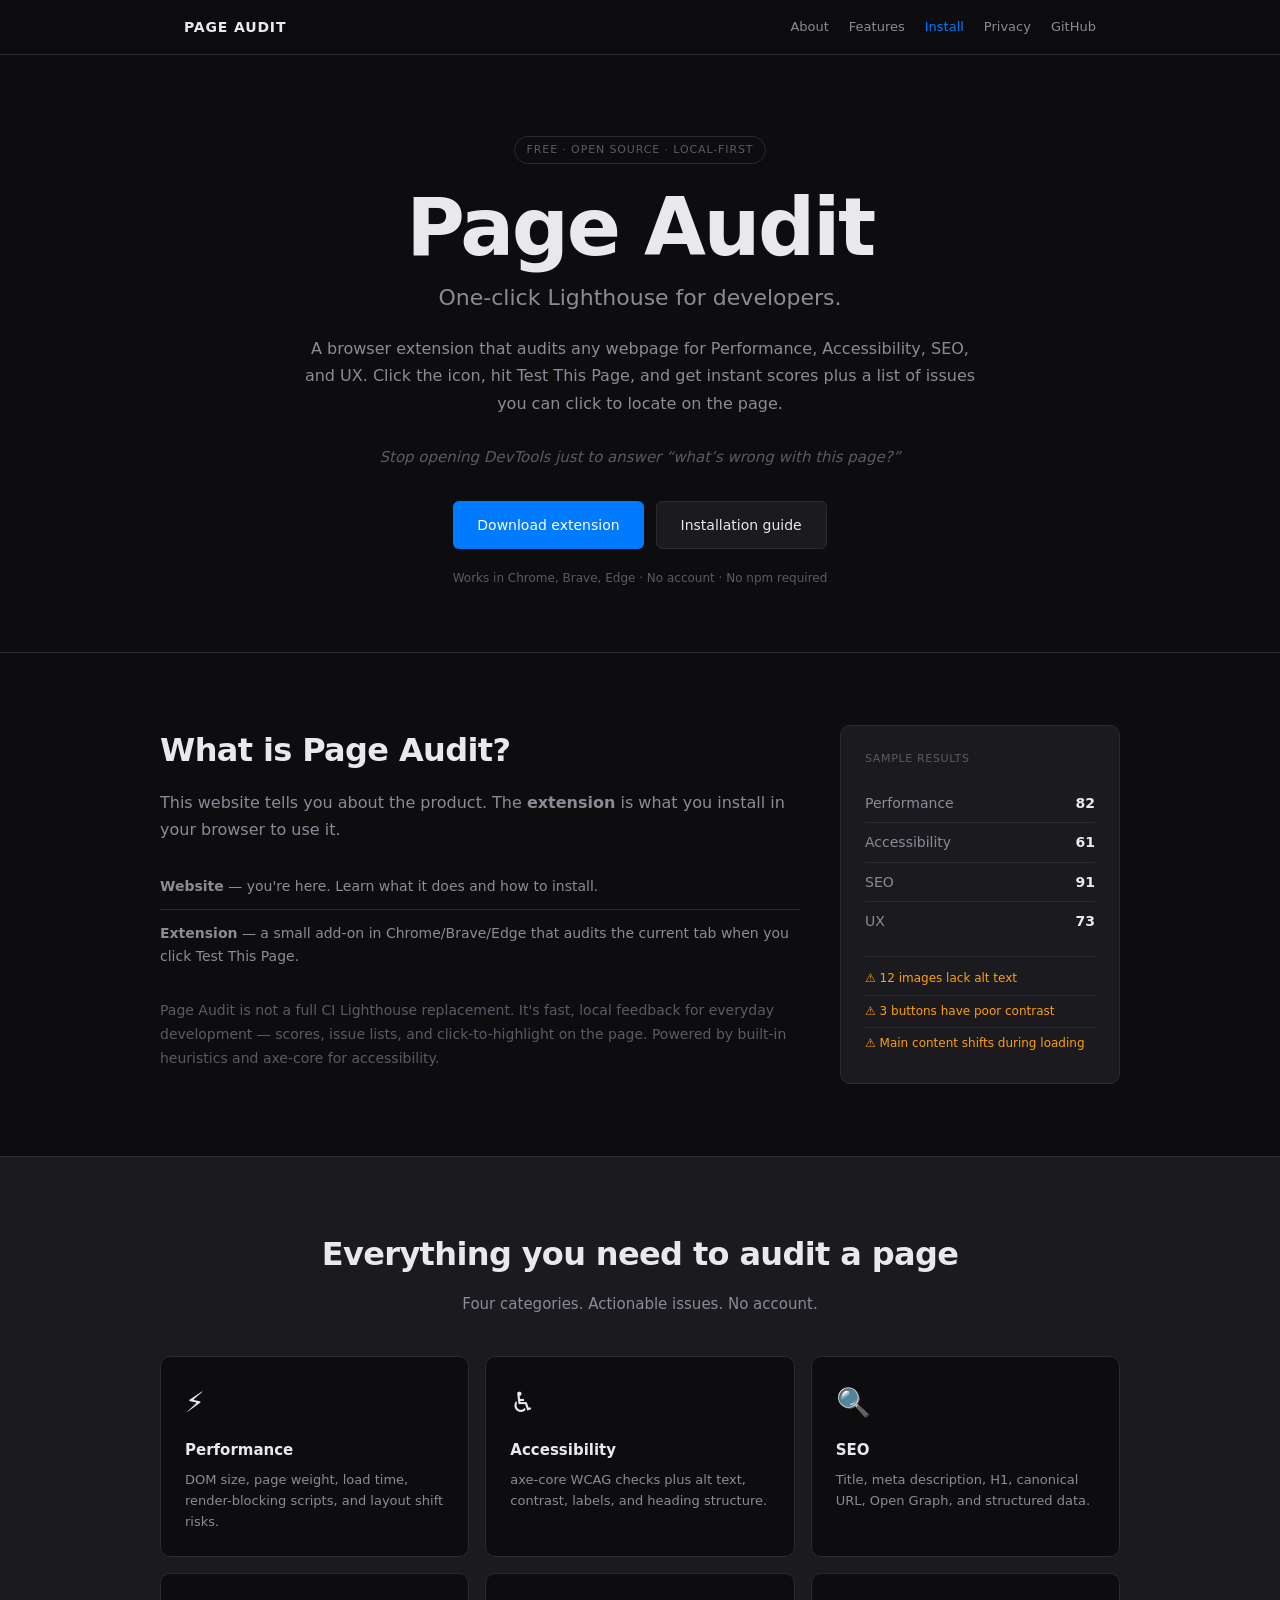
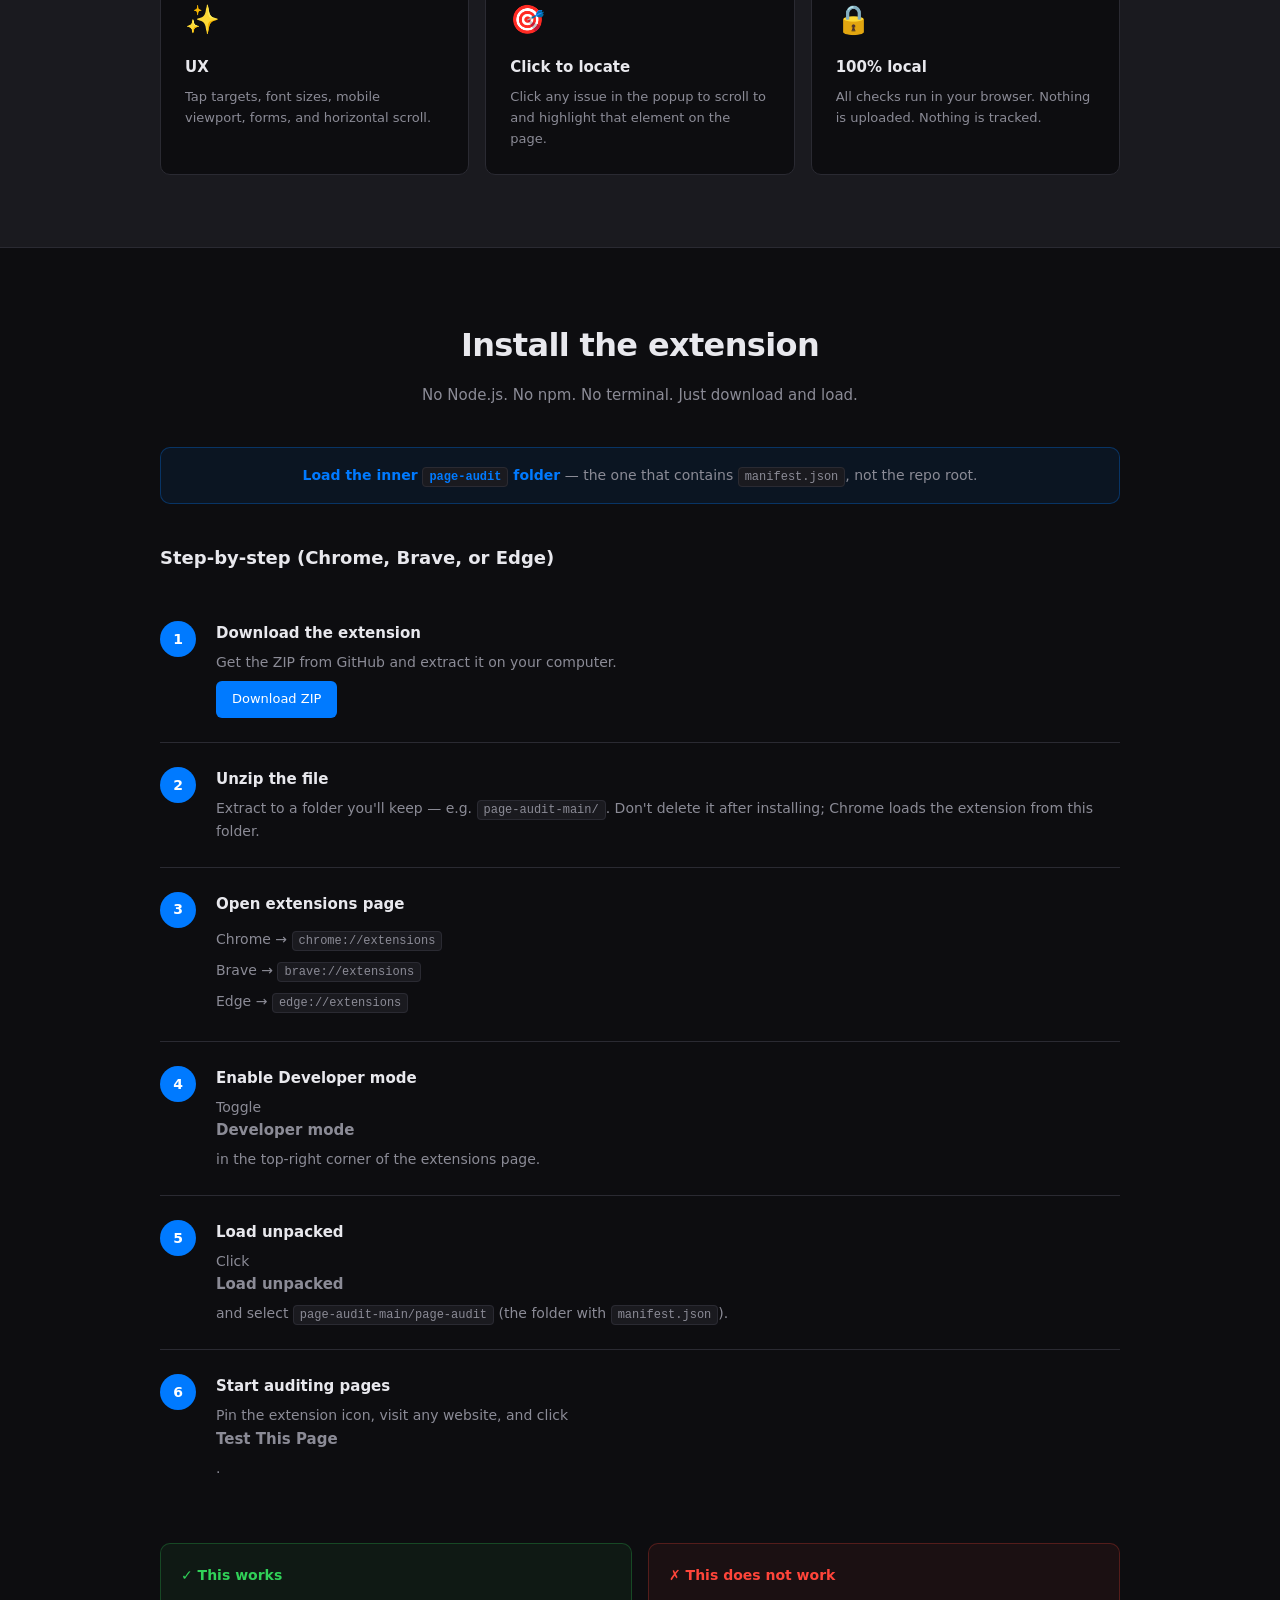
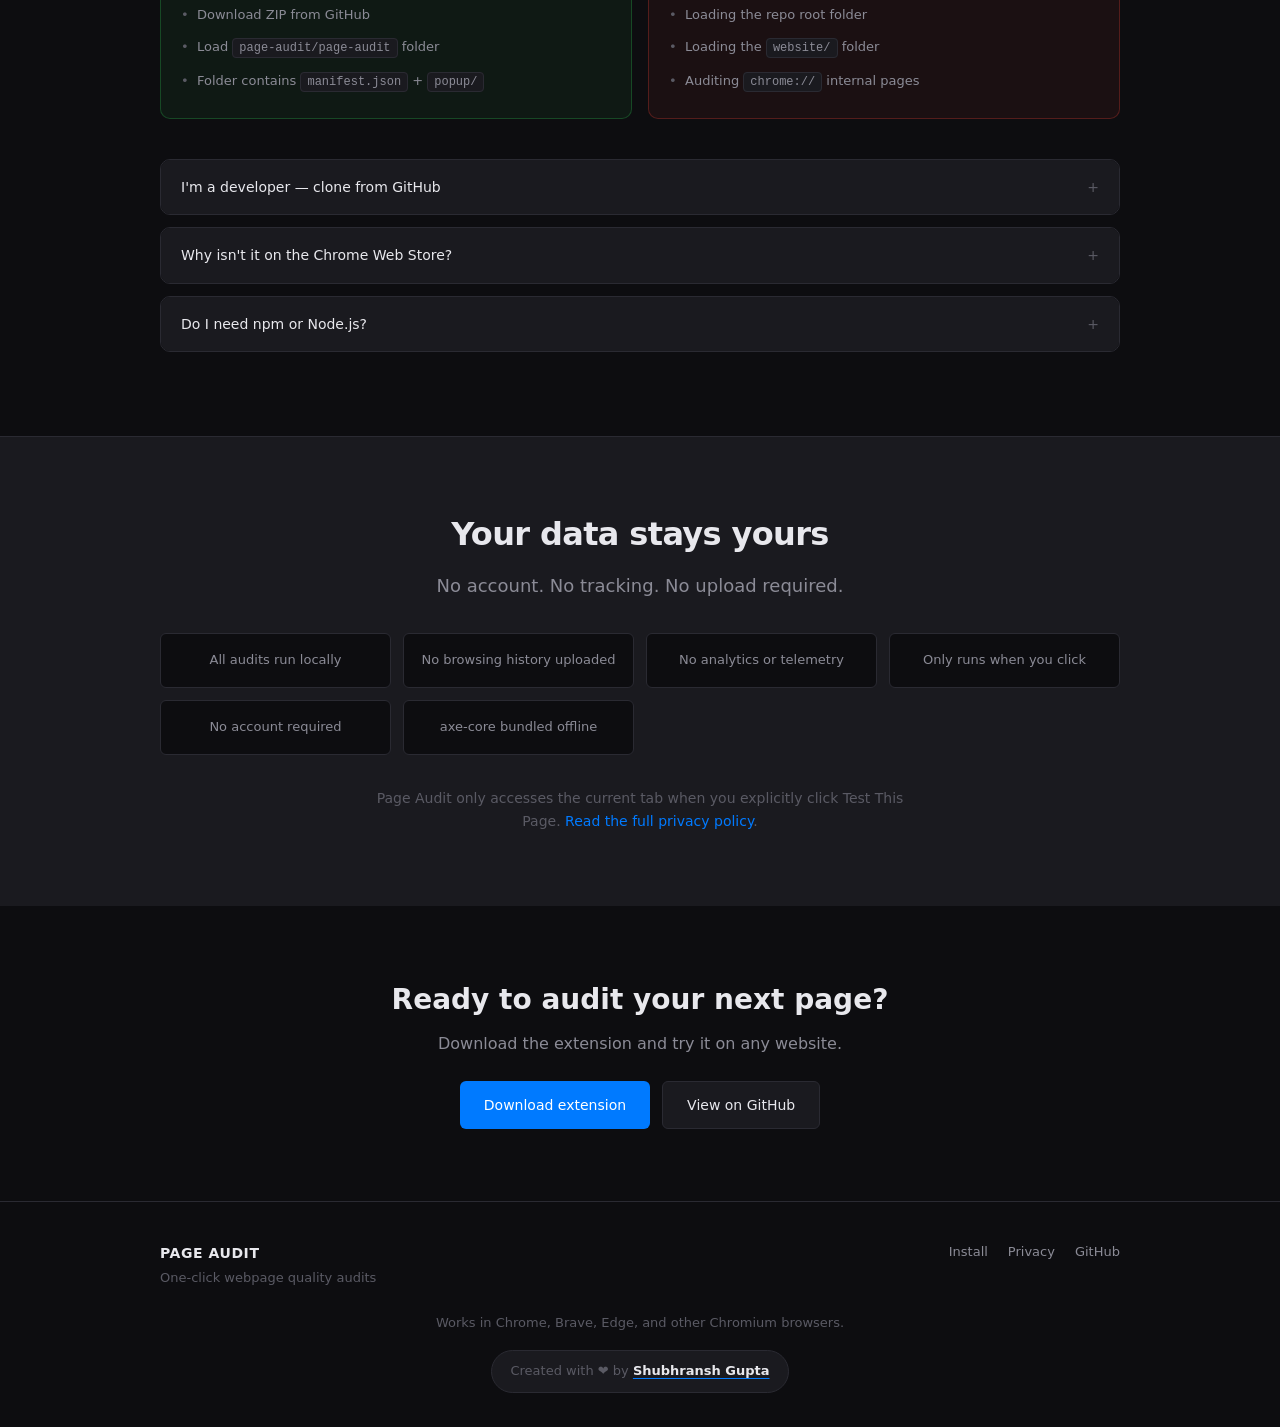
==== commit 79f7f548: "Match marketing site UI to ctrl-web design." ====
--- a/website/index.html
+++ b/website/index.html
@@ -1,232 +1,240 @@
 <!DOCTYPE html>
 <html lang="en">
 <head>
-  <meta charset="UTF-8" />
-  <meta name="viewport" content="width=device-width, initial-scale=1.0" />
+  <meta charset="UTF-8">
+  <meta name="viewport" content="width=device-width, initial-scale=1.0">
   <title>Page Audit — One-Click Lighthouse for Developers</title>
-  <meta name="description" content="Audit any webpage for Performance, Accessibility, SEO, and UX in one click. Free Chrome extension." />
-  <link rel="preconnect" href="https://fonts.googleapis.com" />
-  <link rel="preconnect" href="https://fonts.gstatic.com" crossorigin />
-  <link href="https://fonts.googleapis.com/css2?family=Plus+Jakarta+Sans:wght@400;500;600;700&display=swap" rel="stylesheet" />
-  <link rel="stylesheet" href="styles.css" />
-  <link rel="icon" href="data:image/svg+xml,<svg xmlns='http://www.w3.org/2000/svg' viewBox='0 0 100 100'><text y='.9em' font-size='90'>🧨</text></svg>" />
+  <meta name="description" content="Page Audit is a free Chrome extension. Test any webpage for Performance, Accessibility, SEO, and UX in one click.">
+  <meta name="theme-color" content="#0d0d10">
+  <link rel="icon" href="data:image/svg+xml,<svg xmlns='http://www.w3.org/2000/svg' viewBox='0 0 100 100'><text y='.9em' font-size='90'>🧨</text></svg>">
+  <link rel="stylesheet" href="styles.css">
 </head>
 <body>
-  <div class="bg-gradient" aria-hidden="true"></div>
-  <div class="bg-orbs" aria-hidden="true">
-    <div class="orb orb-1"></div>
-    <div class="orb orb-2"></div>
-    <div class="orb orb-3"></div>
-  </div>
-
-  <header class="header">
-    <div class="wrap header-inner">
-      <a href="index.html" class="brand">
-        <span class="brand-mark">🧨</span>
-        <span>Page Audit</span>
-      </a>
-      <nav class="nav">
-        <a href="#features">Features</a>
+  <a class="skip-link" href="#main">Skip to content</a>
+
+  <header class="site-header">
+    <nav class="nav" aria-label="Main">
+      <a href="#" class="nav__logo">PAGE AUDIT</a>
+      <div class="nav__links">
+        <a href="#about" class="nav__link">About</a>
+        <a href="#features" class="nav__link">Features</a>
+        <a href="#install" class="nav__link nav__link--accent">Install</a>
+        <a href="#privacy" class="nav__link">Privacy</a>
+        <a href="https://github.com/shubhransh-gupta/page-audit" class="nav__link" target="_blank" rel="noopener">GitHub</a>
+      </div>
+    </nav>
+  </header>
+
+  <main id="main">
+    <section class="hero">
+      <div class="hero__badge">Free · Open source · Local-first</div>
+      <h1>Page Audit</h1>
+      <p class="hero__tagline">One-click Lighthouse for developers.</p>
+      <p class="hero__desc">A browser extension that audits any webpage for Performance, Accessibility, SEO, and UX. Click the icon, hit Test This Page, and get instant scores plus a list of issues you can click to locate on the page.</p>
+      <blockquote class="hero__quote">Stop opening DevTools just to answer “what’s wrong with this page?”</blockquote>
+      <div class="hero__cta">
+        <a href="https://github.com/shubhransh-gupta/page-audit/archive/refs/heads/main.zip" class="btn btn--primary">Download extension</a>
+        <a href="#install" class="btn btn--secondary">Installation guide</a>
+      </div>
+      <p class="hero__note">Works in Chrome, Brave, Edge · No account · No npm required</p>
+    </section>
+
+    <section id="about" class="section about">
+      <div class="section__inner">
+        <div class="about__grid">
+          <div>
+            <h2 class="section__title">What is Page Audit?</h2>
+            <p class="section__lead">This website tells you about the product. The <strong>extension</strong> is what you install in your browser to use it.</p>
+            <ul class="about__list">
+              <li><strong>Website</strong> — you're here. Learn what it does and how to install.</li>
+              <li><strong>Extension</strong> — a small add-on in Chrome/Brave/Edge that audits the current tab when you click Test This Page.</li>
+            </ul>
+            <p class="about__note">Page Audit is not a full CI Lighthouse replacement. It's fast, local feedback for everyday development — scores, issue lists, and click-to-highlight on the page. Powered by built-in heuristics and axe-core for accessibility.</p>
+          </div>
+          <div class="about__card">
+            <div class="about__card-label">Sample results</div>
+            <ul class="score-list">
+              <li><span>Performance</span><strong>82</strong></li>
+              <li><span>Accessibility</span><strong>61</strong></li>
+              <li><span>SEO</span><strong>91</strong></li>
+              <li><span>UX</span><strong>73</strong></li>
+            </ul>
+            <div class="about__issues">
+              <p>⚠ 12 images lack alt text</p>
+              <p>⚠ 3 buttons have poor contrast</p>
+              <p>⚠ Main content shifts during loading</p>
+            </div>
+          </div>
+        </div>
+      </div>
+    </section>
+
+    <section id="features" class="section features">
+      <div class="section__inner">
+        <h2 class="section__title section__title--center">Everything you need to audit a page</h2>
+        <p class="section__subtitle">Four categories. Actionable issues. No account.</p>
+        <div class="features__grid">
+          <article class="feature"><span class="feature__icon">⚡</span><h3>Performance</h3><p>DOM size, page weight, load time, render-blocking scripts, and layout shift risks.</p></article>
+          <article class="feature"><span class="feature__icon">♿</span><h3>Accessibility</h3><p>axe-core WCAG checks plus alt text, contrast, labels, and heading structure.</p></article>
+          <article class="feature"><span class="feature__icon">🔍</span><h3>SEO</h3><p>Title, meta description, H1, canonical URL, Open Graph, and structured data.</p></article>
+          <article class="feature"><span class="feature__icon">✨</span><h3>UX</h3><p>Tap targets, font sizes, mobile viewport, forms, and horizontal scroll.</p></article>
+          <article class="feature"><span class="feature__icon">🎯</span><h3>Click to locate</h3><p>Click any issue in the popup to scroll to and highlight that element on the page.</p></article>
+          <article class="feature"><span class="feature__icon">🔒</span><h3>100% local</h3><p>All checks run in your browser. Nothing is uploaded. Nothing is tracked.</p></article>
+        </div>
+      </div>
+    </section>
+
+    <section id="install" class="section install">
+      <div class="section__inner">
+        <h2 class="section__title section__title--center">Install the extension</h2>
+        <p class="section__subtitle">No Node.js. No npm. No terminal. Just download and load.</p>
+
+        <div class="install__highlight">
+          <strong>Load the inner <code>page-audit</code> folder</strong> — the one that contains <code>manifest.json</code>, not the repo root.
+        </div>
+
+        <div class="install__steps">
+          <h3>Step-by-step (Chrome, Brave, or Edge)</h3>
+          <ol class="steps">
+            <li class="step">
+              <span class="step__num">1</span>
+              <div>
+                <strong>Download the extension</strong>
+                <p>Get the ZIP from GitHub and extract it on your computer.</p>
+                <a href="https://github.com/shubhransh-gupta/page-audit/archive/refs/heads/main.zip" class="btn btn--small btn--primary">Download ZIP</a>
+              </div>
+            </li>
+            <li class="step">
+              <span class="step__num">2</span>
+              <div>
+                <strong>Unzip the file</strong>
+                <p>Extract to a folder you'll keep — e.g. <code>page-audit-main/</code>. Don't delete it after installing; Chrome loads the extension from this folder.</p>
+              </div>
+            </li>
+            <li class="step">
+              <span class="step__num">3</span>
+              <div>
+                <strong>Open extensions page</strong>
+                <ul class="browser-links">
+                  <li>Chrome → <code>chrome://extensions</code></li>
+                  <li>Brave → <code>brave://extensions</code></li>
+                  <li>Edge → <code>edge://extensions</code></li>
+                </ul>
+              </div>
+            </li>
+            <li class="step">
+              <span class="step__num">4</span>
+              <div>
+                <strong>Enable Developer mode</strong>
+                <p>Toggle <strong>Developer mode</strong> in the top-right corner of the extensions page.</p>
+              </div>
+            </li>
+            <li class="step">
+              <span class="step__num">5</span>
+              <div>
+                <strong>Load unpacked</strong>
+                <p>Click <strong>Load unpacked</strong> and select <code>page-audit-main/page-audit</code> (the folder with <code>manifest.json</code>).</p>
+              </div>
+            </li>
+            <li class="step">
+              <span class="step__num">6</span>
+              <div>
+                <strong>Start auditing pages</strong>
+                <p>Pin the extension icon, visit any website, and click <strong>Test This Page</strong>.</p>
+              </div>
+            </li>
+          </ol>
+        </div>
+
+        <div class="install__grid">
+          <div class="install__card install__card--ok">
+            <h4>✓ This works</h4>
+            <ul>
+              <li>Download ZIP from GitHub</li>
+              <li>Load <code>page-audit/page-audit</code> folder</li>
+              <li>Folder contains <code>manifest.json</code> + <code>popup/</code></li>
+            </ul>
+          </div>
+          <div class="install__card install__card--no">
+            <h4>✗ This does not work</h4>
+            <ul>
+              <li>Loading the repo root folder</li>
+              <li>Loading the <code>website/</code> folder</li>
+              <li>Auditing <code>chrome://</code> internal pages</li>
+            </ul>
+          </div>
+        </div>
+
+        <details class="faq">
+          <summary>I'm a developer — clone from GitHub</summary>
+          <div class="faq__body">
+            <pre><code>git clone https://github.com/shubhransh-gupta/page-audit.git
+cd page-audit/page-audit</code></pre>
+            <p>Then load that folder in <code>chrome://extensions</code> → Load unpacked. No build step needed.</p>
+          </div>
+        </details>
+
+        <details class="faq">
+          <summary>Why isn't it on the Chrome Web Store?</summary>
+          <div class="faq__body">
+            <p>Page Audit is distributed as open source for now. Install via the ZIP above — it's the same extension, just not listed in the store yet.</p>
+          </div>
+        </details>
+
+        <details class="faq">
+          <summary>Do I need npm or Node.js?</summary>
+          <div class="faq__body">
+            <p><strong>No.</strong> All dependencies (including axe-core) are bundled. Download, unzip, and load.</p>
+          </div>
+        </details>
+      </div>
+    </section>
+
+    <section id="privacy" class="section privacy">
+      <div class="section__inner privacy__inner">
+        <h2 class="section__title section__title--center">Your data stays yours</h2>
+        <p class="privacy__tagline">No account. No tracking. No upload required.</p>
+        <div class="privacy__grid">
+          <div class="privacy__item">All audits run locally</div>
+          <div class="privacy__item">No browsing history uploaded</div>
+          <div class="privacy__item">No analytics or telemetry</div>
+          <div class="privacy__item">Only runs when you click</div>
+          <div class="privacy__item">No account required</div>
+          <div class="privacy__item">axe-core bundled offline</div>
+        </div>
+        <p class="privacy__footer">Page Audit only accesses the current tab when you explicitly click Test This Page. <a href="privacy.html">Read the full privacy policy</a>.</p>
+      </div>
+    </section>
+
+    <section class="section cta">
+      <div class="section__inner cta__inner">
+        <h2>Ready to audit your next page?</h2>
+        <p>Download the extension and try it on any website.</p>
+        <div class="hero__cta">
+          <a href="https://github.com/shubhransh-gupta/page-audit/archive/refs/heads/main.zip" class="btn btn--primary">Download extension</a>
+          <a href="https://github.com/shubhransh-gupta/page-audit" class="btn btn--secondary" target="_blank" rel="noopener">View on GitHub</a>
+        </div>
+      </div>
+    </section>
+  </main>
+
+  <footer class="site-footer">
+    <div class="site-footer__inner">
+      <div>
+        <strong>PAGE AUDIT</strong>
+        <p>One-click webpage quality audits</p>
+      </div>
+      <div class="site-footer__links">
         <a href="#install">Install</a>
-        <a href="https://github.com/shubhransh-gupta/page-audit" target="_blank" rel="noopener">GitHub</a>
-      </nav>
-      <a href="#install" class="button button-primary">Install Free</a>
+        <a href="privacy.html">Privacy</a>
+        <a href="https://github.com/shubhransh-gupta/page-audit">GitHub</a>
+      </div>
     </div>
-  </header>
-
-  <main>
-    <section class="hero">
-      <div class="wrap hero-layout">
-        <div class="hero-copy">
-          <p class="label">Free Chrome Extension</p>
-          <h1>Test any webpage in one click</h1>
-          <p class="hero-description">
-            Page Audit gives you instant scores for Performance, Accessibility, SEO, and UX —
-            plus a clear list of issues you can click to find on the page.
-          </p>
-          <div class="hero-buttons">
-            <a href="#install" class="button button-primary button-large">Install Extension</a>
-            <a href="https://github.com/shubhransh-gupta/page-audit" class="button button-glass button-large" target="_blank" rel="noopener">View on GitHub</a>
-          </div>
-          <div class="hero-tags">
-            <span>No npm required</span>
-            <span>Runs locally</span>
-            <span>Chrome & Edge</span>
-          </div>
-        </div>
-
-        <div class="glass-card preview">
-          <div class="preview-top">
-            <strong>Page Audit</strong>
-            <span>example.com</span>
-          </div>
-          <div class="preview-overall">
-            <span class="preview-score">78</span>
-            <span class="preview-label">Overall Score</span>
-          </div>
-          <div class="preview-metrics">
-            <div class="metric">
-              <div class="metric-head"><span>Performance</span><strong>82</strong></div>
-              <div class="metric-bar"><span style="width: 82%"></span></div>
-            </div>
-            <div class="metric">
-              <div class="metric-head"><span>Accessibility</span><strong>61</strong></div>
-              <div class="metric-bar"><span style="width: 61%"></span></div>
-            </div>
-            <div class="metric">
-              <div class="metric-head"><span>SEO</span><strong>91</strong></div>
-              <div class="metric-bar"><span style="width: 91%"></span></div>
-            </div>
-            <div class="metric">
-              <div class="metric-head"><span>UX</span><strong>73</strong></div>
-              <div class="metric-bar"><span style="width: 73%"></span></div>
-            </div>
-          </div>
-          <div class="preview-issues">
-            <p>12 images lack alt text</p>
-            <p>3 buttons have poor contrast</p>
-            <p>Main content shifts during loading</p>
-          </div>
-        </div>
-      </div>
-    </section>
-
-    <section class="section" id="features">
-      <div class="wrap">
-        <div class="section-title">
-          <h2>Everything you need to audit a page</h2>
-          <p>Quick feedback while you build. Open the extension, run an audit, fix issues, and move on.</p>
-        </div>
-        <div class="grid-3">
-          <article class="glass-card feature">
-            <div class="feature-icon">⚡</div>
-            <h3>Performance</h3>
-            <p>Check page weight, load time, DOM size, render-blocking scripts, and layout shift risks.</p>
-          </article>
-          <article class="glass-card feature">
-            <div class="feature-icon">♿</div>
-            <h3>Accessibility</h3>
-            <p>Powered by axe-core for WCAG checks, plus alt text, contrast, labels, and headings.</p>
-          </article>
-          <article class="glass-card feature">
-            <div class="feature-icon">🔍</div>
-            <h3>SEO</h3>
-            <p>Review title tags, meta descriptions, H1, canonical URLs, and Open Graph tags.</p>
-          </article>
-          <article class="glass-card feature">
-            <div class="feature-icon">✨</div>
-            <h3>UX</h3>
-            <p>Find small tap targets, missing viewport tags, bad font sizes, and form problems.</p>
-          </article>
-          <article class="glass-card feature">
-            <div class="feature-icon">🎯</div>
-            <h3>Click to locate</h3>
-            <p>Click any issue in the popup and the extension highlights that element on the page.</p>
-          </article>
-          <article class="glass-card feature">
-            <div class="feature-icon">🔒</div>
-            <h3>Private by default</h3>
-            <p>All checks run in your browser. Nothing is uploaded. Nothing is tracked.</p>
-          </article>
-        </div>
-      </div>
-    </section>
-
-    <section class="section" id="install">
-      <div class="wrap">
-        <div class="section-title">
-          <h2>How to install</h2>
-          <p>Choose the method that works best for you. No build step and no npm install.</p>
-        </div>
-
-        <div class="install-layout">
-          <article class="glass-card install-main">
-            <span class="pill">Recommended</span>
-            <h3>Download and load in Chrome</h3>
-            <p>This is the fastest way to get started if you do not want to use the command line.</p>
-            <ol class="steps-list">
-              <li>Download the project as a ZIP file from GitHub.</li>
-              <li>Unzip it on your computer.</li>
-              <li>Open the folder named <code>page-audit</code> inside the unzipped folder.</li>
-              <li>In Chrome, go to <code>chrome://extensions</code>.</li>
-              <li>Turn on <strong>Developer mode</strong>.</li>
-              <li>Click <strong>Load unpacked</strong> and select that <code>page-audit</code> folder.</li>
-            </ol>
-            <a href="https://github.com/shubhransh-gupta/page-audit/archive/refs/heads/main.zip" class="button button-primary button-large button-full">Download ZIP</a>
-          </article>
-
-          <div class="install-side">
-            <article class="glass-card install-option">
-              <h3>Microsoft Edge</h3>
-              <p>Works the same way. Open <code>edge://extensions</code>, enable Developer mode, and load the same folder.</p>
-            </article>
-            <article class="glass-card install-option">
-              <h3>Clone with Git</h3>
-              <p>If you already use git, clone the repository and load the inner <code>page-audit</code> folder.</p>
-              <pre><code>git clone https://github.com/shubhransh-gupta/page-audit.git</code></pre>
-            </article>
-            <article class="glass-card install-option">
-              <h3>Chrome Web Store</h3>
-              <p>One-click install is coming soon. Until then, use the ZIP method above.</p>
-              <a href="#" class="button button-glass button-full disabled" id="store-btn">Chrome Web Store</a>
-            </article>
-          </div>
-        </div>
-      </div>
-    </section>
-
-    <section class="section">
-      <div class="wrap">
-        <div class="section-title">
-          <h2>How to use it</h2>
-        </div>
-        <div class="grid-4">
-          <article class="glass-card step-card">
-            <span class="step-number">1</span>
-            <h3>Install the extension</h3>
-            <p>Add Page Audit to Chrome or Edge using one of the install methods above.</p>
-          </article>
-          <article class="glass-card step-card">
-            <span class="step-number">2</span>
-            <h3>Open any website</h3>
-            <p>Go to the page you want to check. Any normal public website works.</p>
-          </article>
-          <article class="glass-card step-card">
-            <span class="step-number">3</span>
-            <h3>Click Test This Page</h3>
-            <p>Open the extension popup and run the audit. Results appear in a few seconds.</p>
-          </article>
-          <article class="glass-card step-card">
-            <span class="step-number">4</span>
-            <h3>Fix issues and re-run</h3>
-            <p>Click an issue to find it on the page, fix it, and run the audit again.</p>
-          </article>
-        </div>
-      </div>
-    </section>
-
-    <section class="section">
-      <div class="wrap">
-        <div class="glass-card cta">
-          <h2>Start auditing pages in seconds</h2>
-          <p>Free, open source, and ready to use without any setup.</p>
-          <a href="#install" class="button button-primary button-large">Install Page Audit</a>
-        </div>
-      </div>
-    </section>
-  </main>
-
-  <footer class="footer">
-    <div class="wrap footer-inner">
-      <p>Page Audit · MIT License</p>
-      <nav>
-        <a href="privacy.html">Privacy Policy</a>
-        <a href="https://github.com/shubhransh-gupta/page-audit" target="_blank" rel="noopener">GitHub</a>
-        <a href="https://github.com/shubhransh-gupta/page-audit/issues" target="_blank" rel="noopener">Report a bug</a>
-      </nav>
-    </div>
+    <p class="site-footer__copy">Works in Chrome, Brave, Edge, and other Chromium browsers.</p>
+    <p class="site-footer__badge">
+      Created with <span class="site-footer__heart" aria-hidden="true">❤️</span> by
+      <a href="https://shubhransh-gupta.github.io/cv/" target="_blank" rel="noopener">Shubhransh Gupta</a>
+    </p>
   </footer>
-
-  <script src="script.js"></script>
 </body>
 </html>
--- a/website/styles.css
+++ b/website/styles.css
@@ -1,679 +1,705 @@
-/* Page Audit — Glassmorphism marketing site */
-
 :root {
-  --font: "Plus Jakarta Sans", -apple-system, BlinkMacSystemFont, "Segoe UI", sans-serif;
-  --text: #0f172a;
-  --text-soft: #334155;
-  --text-muted: #64748b;
-  --white: #ffffff;
-  --primary: #6366f1;
-  --primary-dark: #4f46e5;
-  --primary-light: #818cf8;
-  --glass: rgba(255, 255, 255, 0.55);
-  --glass-border: rgba(255, 255, 255, 0.65);
-  --glass-strong: rgba(255, 255, 255, 0.72);
-  --shadow: 0 8px 32px rgba(15, 23, 42, 0.08);
-  --shadow-lg: 0 24px 64px rgba(15, 23, 42, 0.12);
-  --radius: 20px;
-  --radius-sm: 12px;
-  --max: 1140px;
-}
-
-*, *::before, *::after {
-  box-sizing: border-box;
-  margin: 0;
-  padding: 0;
-}
-
-html {
-  scroll-behavior: smooth;
+  --bg: #0d0d10;
+  --bg-secondary: #1a1a1f;
+  --bg-tertiary: #24242c;
+  --text: #e8e8ed;
+  --text-secondary: #8b8b96;
+  --text-muted: #5a5a64;
+  --accent: #007aff;
+  --accent-hover: #0066d6;
+  --success: #30d158;
+  --warning: #ff9f0a;
+  --error: #ff453a;
+  --border: #2a2a32;
+  --radius: 10px;
+  --radius-sm: 6px;
+  --max-width: 960px;
+}
+
+* { box-sizing: border-box; margin: 0; padding: 0; }
+
+html { scroll-behavior: smooth; }
+
+body {
+  font-family: -apple-system, BlinkMacSystemFont, 'Segoe UI', system-ui, sans-serif;
+  background: var(--bg);
+  color: var(--text);
+  line-height: 1.6;
+  -webkit-font-smoothing: antialiased;
+}
+
+.skip-link {
+  position: absolute;
+  top: -100px;
+  left: 16px;
+  background: var(--accent);
+  color: white;
+  padding: 8px 16px;
+  border-radius: var(--radius-sm);
+  z-index: 1000;
+  text-decoration: none;
+}
+
+.skip-link:focus { top: 16px; }
+
+/* Header */
+.site-header {
+  position: sticky;
+  top: 0;
+  z-index: 100;
+  background: rgba(13, 13, 16, 0.85);
+  backdrop-filter: blur(12px);
+  border-bottom: 1px solid var(--border);
+}
+
+.nav {
+  display: flex;
+  justify-content: space-between;
+  align-items: center;
+  padding: 16px 24px;
+  max-width: var(--max-width);
+  margin: 0 auto;
+}
+
+.nav__logo {
+  font-weight: 700;
+  letter-spacing: 0.06em;
+  font-size: 14px;
+  color: var(--text);
+  text-decoration: none;
+}
+
+.nav__links {
+  display: flex;
+  gap: 20px;
+  align-items: center;
+}
+
+.nav__link {
+  color: var(--text-secondary);
+  text-decoration: none;
+  font-size: 13px;
+  transition: color 0.15s;
+}
+
+.nav__link:hover { color: var(--text); }
+
+.nav__link--accent { color: var(--accent); font-weight: 500; }
+
+/* Hero */
+.hero {
+  text-align: center;
+  padding: 80px 24px 64px;
+  max-width: 720px;
+  margin: 0 auto;
+}
+
+.hero__badge {
+  display: inline-block;
+  font-size: 11px;
+  text-transform: uppercase;
+  letter-spacing: 0.08em;
+  color: var(--text-muted);
+  border: 1px solid var(--border);
+  padding: 4px 12px;
+  border-radius: 100px;
+  margin-bottom: 24px;
+}
+
+.hero h1 {
+  font-size: clamp(52px, 10vw, 80px);
+  font-weight: 700;
+  letter-spacing: -0.03em;
+  line-height: 1;
+}
+
+.hero__tagline {
+  font-size: 22px;
+  color: var(--text-secondary);
+  margin-top: 12px;
+}
+
+.hero__desc {
   font-size: 16px;
-}
-
-body {
-  font-family: var(--font);
-  color: var(--text);
-  line-height: 1.65;
-  background: #eef2ff;
-  min-height: 100vh;
-}
-
-.wrap {
-  width: 100%;
-  max-width: var(--max);
-  margin: 0 auto;
-  padding: 0 28px;
-}
-
-/* Background */
-.bg-gradient {
-  position: fixed;
-  inset: 0;
-  background: linear-gradient(135deg, #e0e7ff 0%, #f5f3ff 35%, #fce7f3 70%, #e0f2fe 100%);
-  z-index: -2;
-}
-
-.bg-orbs {
-  position: fixed;
-  inset: 0;
-  z-index: -1;
-  overflow: hidden;
-  pointer-events: none;
-}
-
-.orb {
-  position: absolute;
-  border-radius: 50%;
-  filter: blur(80px);
-  opacity: 0.55;
-}
-
-.orb-1 {
-  width: 420px;
-  height: 420px;
-  background: #a5b4fc;
-  top: -120px;
-  left: -80px;
-}
-
-.orb-2 {
-  width: 360px;
-  height: 360px;
-  background: #f9a8d4;
-  top: 30%;
-  right: -100px;
-}
-
-.orb-3 {
-  width: 480px;
-  height: 480px;
-  background: #93c5fd;
-  bottom: -180px;
-  left: 25%;
-}
-
-/* Glass card */
-.glass-card {
-  background: var(--glass);
-  backdrop-filter: blur(18px);
-  -webkit-backdrop-filter: blur(18px);
-  border: 1px solid var(--glass-border);
-  border-radius: var(--radius);
-  box-shadow: var(--shadow);
-}
-
-/* Typography */
-h1, h2, h3 {
-  line-height: 1.25;
-  letter-spacing: -0.02em;
-  color: var(--text);
-}
-
-h1 {
-  font-size: clamp(2.5rem, 5vw, 3.75rem);
-  font-weight: 700;
-  margin-bottom: 1.25rem;
-}
-
-h2 {
-  font-size: clamp(1.875rem, 3vw, 2.5rem);
-  font-weight: 700;
-  margin-bottom: 0.75rem;
-}
-
-h3 {
-  font-size: 1.375rem;
-  font-weight: 600;
-  margin-bottom: 0.75rem;
-}
-
-p {
-  font-size: 1.0625rem;
-  color: var(--text-soft);
-}
-
-a {
-  color: var(--primary);
-  text-decoration: none;
-}
-
-a:hover {
-  color: var(--primary-dark);
-}
-
-code {
-  font-family: ui-monospace, "SF Mono", Monaco, monospace;
-  font-size: 0.95em;
-  background: rgba(99, 102, 241, 0.1);
-  color: var(--primary-dark);
-  padding: 0.15em 0.45em;
-  border-radius: 6px;
-}
-
-pre {
-  background: rgba(15, 23, 42, 0.06);
-  border: 1px solid rgba(255, 255, 255, 0.5);
-  border-radius: var(--radius-sm);
-  padding: 1rem 1.125rem;
-  overflow-x: auto;
-  margin-top: 1rem;
-}
-
-pre code {
-  background: none;
-  padding: 0;
-  color: var(--text);
-  font-size: 1rem;
+  color: var(--text-secondary);
+  margin-top: 20px;
+  line-height: 1.7;
+}
+
+.hero__quote {
+  margin: 28px 0 32px;
+  font-size: 15px;
+  color: var(--text-muted);
+  font-style: italic;
+  border: none;
+}
+
+.hero__cta {
+  display: flex;
+  gap: 12px;
+  flex-wrap: wrap;
+  justify-content: center;
+}
+
+.hero__note {
+  margin-top: 20px;
+  font-size: 12px;
+  color: var(--text-muted);
 }
 
 /* Buttons */
-.button {
+.btn {
   display: inline-flex;
   align-items: center;
   justify-content: center;
-  padding: 0.875rem 1.5rem;
-  font-family: var(--font);
-  font-size: 1rem;
+  padding: 12px 24px;
+  border-radius: var(--radius-sm);
+  font-size: 14px;
+  font-weight: 500;
+  text-decoration: none;
+  transition: opacity 0.15s, transform 0.15s;
+  border: none;
+  cursor: pointer;
+}
+
+.btn:hover { opacity: 0.9; transform: translateY(-1px); }
+
+.btn--primary { background: var(--accent); color: white; }
+.btn--secondary { background: var(--bg-secondary); color: var(--text); border: 1px solid var(--border); }
+.btn--small { padding: 8px 16px; font-size: 13px; margin-top: 8px; }
+
+/* Sections */
+.section {
+  padding: 72px 24px;
+}
+
+.section__inner {
+  max-width: var(--max-width);
+  margin: 0 auto;
+}
+
+.section__title {
+  font-size: clamp(24px, 4vw, 32px);
   font-weight: 600;
-  border-radius: 999px;
-  border: 1px solid transparent;
-  cursor: pointer;
-  transition: transform 0.15s ease, box-shadow 0.15s ease, background 0.15s ease;
-  text-decoration: none;
-}
-
-.button:hover {
-  transform: translateY(-1px);
-  text-decoration: none;
-}
-
-.button-primary {
-  background: linear-gradient(135deg, var(--primary), var(--primary-dark));
-  color: var(--white);
-  box-shadow: 0 10px 30px rgba(99, 102, 241, 0.35);
-}
-
-.button-primary:hover {
-  color: var(--white);
-  box-shadow: 0 14px 36px rgba(99, 102, 241, 0.42);
-}
-
-.button-glass {
-  background: var(--glass-strong);
-  backdrop-filter: blur(12px);
-  border-color: var(--glass-border);
+  letter-spacing: -0.02em;
+  margin-bottom: 12px;
+}
+
+.section__title--center { text-align: center; }
+
+.section__subtitle {
+  text-align: center;
+  color: var(--text-secondary);
+  font-size: 15px;
+  margin-bottom: 40px;
+}
+
+.section__lead {
+  font-size: 16px;
+  color: var(--text-secondary);
+  margin-bottom: 20px;
+  line-height: 1.7;
+}
+
+/* About */
+.about { border-top: 1px solid var(--border); }
+
+.about__grid {
+  display: grid;
+  grid-template-columns: 1fr 280px;
+  gap: 40px;
+  align-items: start;
+}
+
+.about__list {
+  list-style: none;
+  margin: 20px 0;
+}
+
+.about__list li {
+  padding: 12px 0;
+  border-bottom: 1px solid var(--border);
+  font-size: 14px;
+  color: var(--text-secondary);
+}
+
+.about__list li:last-child { border-bottom: none; }
+
+.about__note {
+  font-size: 14px;
+  color: var(--text-muted);
+  line-height: 1.7;
+}
+
+.about__card {
+  background: var(--bg-secondary);
+  border: 1px solid var(--border);
+  border-radius: var(--radius);
+  padding: 24px;
+}
+
+.about__card-label {
+  font-size: 11px;
+  text-transform: uppercase;
+  letter-spacing: 0.06em;
+  color: var(--text-muted);
+  margin-bottom: 16px;
+}
+
+.score-list {
+  list-style: none;
+  margin-bottom: 16px;
+}
+
+.score-list li {
+  display: flex;
+  justify-content: space-between;
+  padding: 8px 0;
+  border-bottom: 1px solid var(--border);
+  font-size: 14px;
+  color: var(--text-secondary);
+}
+
+.score-list li:last-child { border-bottom: none; }
+
+.score-list strong {
   color: var(--text);
-}
-
-.button-glass:hover {
-  color: var(--text);
-  background: rgba(255, 255, 255, 0.85);
-}
-
-.button-large {
-  padding: 1rem 1.75rem;
-  font-size: 1.0625rem;
-}
-
-.button-full {
-  width: 100%;
-}
-
-.button.disabled {
-  opacity: 0.55;
-  pointer-events: none;
-}
-
-/* Header */
-.header {
-  position: sticky;
-  top: 0;
-  z-index: 50;
-  padding: 1rem 0;
-}
-
-.header-inner {
+  font-weight: 600;
+}
+
+.about__issues p {
+  font-size: 12px;
+  color: var(--warning);
+  padding: 6px 0;
+  border-top: 1px solid var(--border);
+}
+
+.about__issues p:first-child {
+  padding-top: 12px;
+}
+
+/* Features */
+.features { background: var(--bg-secondary); border-top: 1px solid var(--border); border-bottom: 1px solid var(--border); }
+
+.features__grid {
+  display: grid;
+  grid-template-columns: repeat(auto-fill, minmax(260px, 1fr));
+  gap: 16px;
+}
+
+.feature {
+  padding: 24px;
+  background: var(--bg);
+  border: 1px solid var(--border);
+  border-radius: var(--radius);
+  transition: border-color 0.15s;
+}
+
+.feature:hover { border-color: var(--accent); }
+
+.feature__icon { font-size: 28px; display: block; margin-bottom: 12px; }
+
+.feature h3 { font-size: 15px; font-weight: 600; margin-bottom: 8px; }
+
+.feature p { font-size: 13px; color: var(--text-secondary); line-height: 1.6; }
+
+/* Install */
+.install__highlight {
+  background: rgba(0, 122, 255, 0.08);
+  border: 1px solid rgba(0, 122, 255, 0.3);
+  border-radius: var(--radius);
+  padding: 16px 20px;
+  font-size: 14px;
+  color: var(--text-secondary);
+  margin-bottom: 40px;
+  text-align: center;
+}
+
+.install__highlight strong { color: var(--accent); }
+
+.install__steps h3 {
+  font-size: 18px;
+  margin-bottom: 24px;
+}
+
+.steps {
+  list-style: none;
+  counter-reset: step;
+}
+
+.step {
+  display: flex;
+  gap: 20px;
+  padding: 24px 0;
+  border-bottom: 1px solid var(--border);
+}
+
+.step:last-child { border-bottom: none; }
+
+.step__num {
+  flex-shrink: 0;
+  width: 36px;
+  height: 36px;
   display: flex;
   align-items: center;
-  justify-content: space-between;
-  gap: 1.5rem;
-  padding: 0.875rem 1.25rem;
-  background: rgba(255, 255, 255, 0.45);
-  backdrop-filter: blur(16px);
-  -webkit-backdrop-filter: blur(16px);
-  border: 1px solid rgba(255, 255, 255, 0.6);
-  border-radius: 999px;
-  box-shadow: var(--shadow);
-}
-
-.brand {
-  display: flex;
-  align-items: center;
-  gap: 0.625rem;
-  font-size: 1.125rem;
-  font-weight: 700;
-  color: var(--text);
-  text-decoration: none;
-}
-
-.brand-mark {
-  font-size: 1.5rem;
-}
-
-.nav {
-  display: flex;
-  gap: 2rem;
-}
-
-.nav a {
-  font-size: 1rem;
+  justify-content: center;
+  background: var(--accent);
+  color: white;
+  border-radius: 50%;
+  font-weight: 600;
+  font-size: 14px;
+}
+
+.step strong {
+  display: block;
+  font-size: 15px;
+  margin-bottom: 6px;
+}
+
+.step p, .step li {
+  font-size: 14px;
+  color: var(--text-secondary);
+  line-height: 1.6;
+}
+
+.browser-links {
+  list-style: none;
+  margin-top: 8px;
+}
+
+.browser-links li { padding: 4px 0; }
+
+.browser-links a {
+  color: var(--accent);
+  text-decoration: none;
+}
+
+.browser-links a:hover { text-decoration: underline; }
+
+code {
+  font-family: 'SF Mono', 'Fira Code', monospace;
+  font-size: 12px;
+  background: var(--bg-secondary);
+  border: 1px solid var(--border);
+  padding: 2px 6px;
+  border-radius: 4px;
+}
+
+kbd {
+  background: var(--bg-secondary);
+  border: 1px solid var(--border);
+  padding: 2px 7px;
+  border-radius: 4px;
+  font-size: 11px;
+  font-family: inherit;
+}
+
+.install__grid {
+  display: grid;
+  grid-template-columns: 1fr 1fr;
+  gap: 16px;
+  margin: 40px 0;
+}
+
+.install__card {
+  padding: 20px;
+  border-radius: var(--radius);
+  border: 1px solid var(--border);
+}
+
+.install__card h4 {
+  font-size: 14px;
+  margin-bottom: 12px;
+}
+
+.install__card ul {
+  list-style: none;
+  font-size: 13px;
+  color: var(--text-secondary);
+}
+
+.install__card li {
+  padding: 6px 0;
+  padding-left: 16px;
+  position: relative;
+}
+
+.install__card li::before {
+  content: '•';
+  position: absolute;
+  left: 0;
+  color: var(--text-muted);
+}
+
+.install__card--ok {
+  background: rgba(48, 209, 88, 0.06);
+  border-color: rgba(48, 209, 88, 0.25);
+}
+
+.install__card--ok h4 { color: var(--success); }
+
+.install__card--no {
+  background: rgba(255, 69, 58, 0.06);
+  border-color: rgba(255, 69, 58, 0.25);
+}
+
+.install__card--no h4 { color: var(--error); }
+
+/* FAQ */
+.faq {
+  border: 1px solid var(--border);
+  border-radius: var(--radius);
+  margin-bottom: 12px;
+  overflow: hidden;
+}
+
+.faq summary {
+  padding: 16px 20px;
+  cursor: pointer;
+  font-size: 14px;
   font-weight: 500;
-  color: var(--text-soft);
-  text-decoration: none;
-}
-
-.nav a:hover {
-  color: var(--text);
-}
-
-/* Hero */
-.hero {
-  padding: 4rem 0 5rem;
-}
-
-.hero-layout {
+  background: var(--bg-secondary);
+  list-style: none;
+}
+
+.faq summary::-webkit-details-marker { display: none; }
+
+.faq summary::after {
+  content: '+';
+  float: right;
+  color: var(--text-muted);
+}
+
+.faq[open] summary::after { content: '−'; }
+
+.faq__body {
+  padding: 16px 20px 20px;
+  font-size: 14px;
+  color: var(--text-secondary);
+  line-height: 1.7;
+}
+
+.faq pre {
+  background: var(--bg);
+  border: 1px solid var(--border);
+  border-radius: var(--radius-sm);
+  padding: 16px;
+  overflow-x: auto;
+  margin: 12px 0;
+}
+
+.faq code { background: none; border: none; padding: 0; font-size: 13px; }
+
+/* Privacy */
+.privacy {
+  background: var(--bg-secondary);
+  border-top: 1px solid var(--border);
+}
+
+.privacy__inner { text-align: center; }
+
+.privacy__tagline {
+  font-size: 18px;
+  color: var(--text-secondary);
+  margin-bottom: 32px;
+}
+
+.privacy__grid {
   display: grid;
-  grid-template-columns: 1.05fr 0.95fr;
-  gap: 3rem;
-  align-items: center;
-}
-
-.label {
+  grid-template-columns: repeat(auto-fill, minmax(200px, 1fr));
+  gap: 12px;
+  margin-bottom: 32px;
+}
+
+.privacy__item {
+  padding: 16px;
+  background: var(--bg);
+  border: 1px solid var(--border);
+  border-radius: var(--radius-sm);
+  font-size: 13px;
+  color: var(--text-secondary);
+}
+
+.privacy__footer {
+  font-size: 14px;
+  color: var(--text-muted);
+  max-width: 560px;
+  margin: 0 auto;
+  line-height: 1.7;
+}
+
+.privacy__footer a {
+  color: var(--accent);
+  text-decoration: none;
+}
+
+.privacy__footer a:hover { text-decoration: underline; }
+
+/* CTA */
+.cta { text-align: center; }
+
+.cta__inner h2 {
+  font-size: 28px;
+  margin-bottom: 8px;
+}
+
+.cta__inner p {
+  color: var(--text-secondary);
+  margin-bottom: 24px;
+}
+
+/* Privacy page */
+.privacy-page {
+  padding: 48px 24px 80px;
+  max-width: 720px;
+  margin: 0 auto;
+}
+
+.privacy-page h1 {
+  font-size: 32px;
+  font-weight: 600;
+  margin-bottom: 8px;
+}
+
+.privacy-page .updated {
+  font-size: 14px;
+  color: var(--text-muted);
+  margin-bottom: 32px;
+}
+
+.privacy-page h2 {
+  font-size: 20px;
+  font-weight: 600;
+  margin: 32px 0 12px;
+}
+
+.privacy-page p,
+.privacy-page li {
+  font-size: 15px;
+  color: var(--text-secondary);
+  line-height: 1.7;
+  margin-bottom: 12px;
+}
+
+.privacy-page ul {
+  padding-left: 20px;
+  margin-bottom: 16px;
+}
+
+.privacy-page a {
+  color: var(--accent);
+  text-decoration: none;
+}
+
+.privacy-page a:hover { text-decoration: underline; }
+
+.back-link {
   display: inline-block;
-  font-size: 0.9375rem;
-  font-weight: 600;
-  color: var(--primary-dark);
-  background: rgba(99, 102, 241, 0.12);
-  padding: 0.5rem 1rem;
-  border-radius: 999px;
-  margin-bottom: 1.25rem;
-}
-
-.hero-description {
-  font-size: 1.1875rem;
-  line-height: 1.75;
-  margin-bottom: 2rem;
-  max-width: 34rem;
-}
-
-.hero-buttons {
-  display: flex;
-  flex-wrap: wrap;
-  gap: 1rem;
-  margin-bottom: 1.75rem;
-}
-
-.hero-tags {
-  display: flex;
-  flex-wrap: wrap;
-  gap: 0.75rem;
-}
-
-.hero-tags span {
-  font-size: 0.9375rem;
-  font-weight: 500;
-  color: var(--text-muted);
-  background: rgba(255, 255, 255, 0.5);
-  border: 1px solid rgba(255, 255, 255, 0.7);
-  padding: 0.5rem 1rem;
-  border-radius: 999px;
-}
-
-/* Preview card */
-.preview {
-  padding: 1.75rem;
-}
-
-.preview-top {
+  margin-bottom: 24px;
+  font-size: 14px;
+  color: var(--text-secondary);
+  text-decoration: none;
+}
+
+.back-link:hover { color: var(--accent); }
+
+/* Footer */
+.site-footer {
+  border-top: 1px solid var(--border);
+  padding: 40px 24px;
+}
+
+.site-footer__inner {
+  max-width: var(--max-width);
+  margin: 0 auto;
   display: flex;
   justify-content: space-between;
-  align-items: center;
-  margin-bottom: 1.5rem;
-  padding-bottom: 1rem;
-  border-bottom: 1px solid rgba(255, 255, 255, 0.45);
-}
-
-.preview-top strong {
-  font-size: 1.125rem;
-}
-
-.preview-top span {
-  font-size: 0.9375rem;
-  color: var(--text-muted);
-}
-
-.preview-overall {
+  align-items: flex-start;
+  flex-wrap: wrap;
+  gap: 24px;
+  margin-bottom: 24px;
+}
+
+.site-footer strong {
+  display: block;
+  font-size: 14px;
+  letter-spacing: 0.04em;
+  margin-bottom: 4px;
+}
+
+.site-footer p { font-size: 13px; color: var(--text-muted); }
+
+.site-footer__links {
+  display: flex;
+  gap: 20px;
+}
+
+.site-footer__links a {
+  color: var(--text-secondary);
+  text-decoration: none;
+  font-size: 13px;
+}
+
+.site-footer__links a:hover { color: var(--text); }
+
+.site-footer__copy {
   text-align: center;
-  margin-bottom: 1.75rem;
-}
-
-.preview-score {
+  font-size: 12px;
+  color: var(--text-muted);
+}
+
+.site-footer__badge {
+  text-align: center;
   display: block;
-  font-size: 4rem;
-  font-weight: 700;
-  line-height: 1;
-  color: var(--primary-dark);
-}
-
-.preview-label {
-  font-size: 1rem;
-  color: var(--text-muted);
-}
-
-.preview-metrics {
-  display: flex;
-  flex-direction: column;
-  gap: 1rem;
-  margin-bottom: 1.5rem;
-}
-
-.metric-head {
-  display: flex;
-  justify-content: space-between;
-  align-items: center;
-  margin-bottom: 0.5rem;
-  font-size: 1rem;
-}
-
-.metric-head span {
-  color: var(--text-soft);
-}
-
-.metric-head strong {
-  font-size: 1.0625rem;
+  width: fit-content;
+  max-width: calc(100% - 32px);
+  margin: 16px auto 0;
+  font-size: 13px;
   color: var(--text);
-}
-
-.metric-bar {
-  height: 10px;
-  background: rgba(255, 255, 255, 0.45);
-  border-radius: 999px;
-  overflow: hidden;
-}
-
-.metric-bar span {
-  display: block;
-  height: 100%;
-  border-radius: 999px;
-  background: linear-gradient(90deg, var(--primary-light), var(--primary));
-}
-
-.preview-issues {
-  border-top: 1px solid rgba(255, 255, 255, 0.45);
-  padding-top: 1rem;
-}
-
-.preview-issues p {
-  font-size: 1rem;
-  color: var(--text-soft);
-  padding: 0.625rem 0;
-  border-bottom: 1px solid rgba(255, 255, 255, 0.35);
-}
-
-.preview-issues p:last-child {
-  border-bottom: none;
-}
-
-.preview-issues p::before {
-  content: "⚠ ";
-  color: #f59e0b;
-}
-
-/* Sections */
-.section {
-  padding: 4.5rem 0;
-}
-
-.section-title {
-  text-align: center;
-  max-width: 42rem;
-  margin: 0 auto 3rem;
-}
-
-.section-title p {
-  font-size: 1.125rem;
-}
-
-.grid-3 {
-  display: grid;
-  grid-template-columns: repeat(3, 1fr);
-  gap: 1.5rem;
-}
-
-.grid-4 {
-  display: grid;
-  grid-template-columns: repeat(4, 1fr);
-  gap: 1.5rem;
-}
-
-.feature,
-.step-card,
-.install-option,
-.install-main {
-  padding: 2rem;
-}
-
-.feature-icon {
-  font-size: 2rem;
-  margin-bottom: 1rem;
-}
-
-.feature p,
-.step-card p,
-.install-option p,
-.install-main p {
-  font-size: 1.0625rem;
-  line-height: 1.7;
-}
-
-.step-number {
-  display: inline-flex;
-  align-items: center;
-  justify-content: center;
-  width: 2.75rem;
-  height: 2.75rem;
-  background: rgba(99, 102, 241, 0.15);
-  color: var(--primary-dark);
-  font-size: 1.125rem;
-  font-weight: 700;
-  border-radius: 50%;
-  margin-bottom: 1.25rem;
-}
-
-/* Install */
-.install-layout {
-  display: grid;
-  grid-template-columns: 1.3fr 1fr;
-  gap: 1.5rem;
-  align-items: start;
-}
-
-.install-side {
-  display: flex;
-  flex-direction: column;
-  gap: 1.5rem;
-}
-
-.pill {
-  display: inline-block;
-  font-size: 0.875rem;
+  padding: 10px 18px;
+  background: var(--bg-secondary);
+  border: 1px solid var(--border);
+  border-radius: 100px;
+}
+
+.site-footer__heart {
+  display: inline;
+}
+
+.site-footer__badge a {
+  color: var(--text);
   font-weight: 600;
-  color: var(--primary-dark);
-  background: rgba(99, 102, 241, 0.12);
-  padding: 0.4rem 0.875rem;
-  border-radius: 999px;
-  margin-bottom: 1rem;
-}
-
-.steps-list {
-  margin: 1.5rem 0 2rem 1.25rem;
-  font-size: 1.0625rem;
-  color: var(--text-soft);
-  line-height: 1.8;
-}
-
-.steps-list li {
-  margin-bottom: 0.75rem;
-}
-
-.steps-list strong {
-  color: var(--text);
-}
-
-/* CTA */
-.cta {
-  text-align: center;
-  padding: 3.5rem 2rem;
-}
-
-.cta h2 {
-  margin-bottom: 0.75rem;
-}
-
-.cta p {
-  font-size: 1.125rem;
-  margin-bottom: 2rem;
-}
-
-/* Footer */
-.footer {
-  padding: 2.5rem 0 3rem;
-}
-
-.footer-inner {
-  display: flex;
-  flex-direction: column;
-  align-items: center;
-  gap: 1rem;
-  text-align: center;
-  padding: 1.5rem;
-  background: rgba(255, 255, 255, 0.35);
-  backdrop-filter: blur(12px);
-  border: 1px solid rgba(255, 255, 255, 0.55);
-  border-radius: var(--radius);
-}
-
-.footer-inner p {
-  font-size: 1rem;
-  color: var(--text-muted);
-}
-
-.footer nav {
-  display: flex;
-  gap: 1.75rem;
-  flex-wrap: wrap;
-  justify-content: center;
-}
-
-.footer nav a {
-  font-size: 1rem;
-  font-weight: 500;
-  color: var(--text-soft);
-  text-decoration: none;
-}
-
-.footer nav a:hover {
-  color: var(--primary-dark);
-}
-
-/* Privacy page */
-.page {
-  padding: 3rem 0 5rem;
-}
-
-.page-card {
-  max-width: 760px;
-  margin: 0 auto;
-  padding: 3rem;
-}
-
-.page-card h1 {
-  font-size: 2.5rem;
-  margin-bottom: 0.5rem;
-}
-
-.page-meta {
-  font-size: 1rem;
-  color: var(--text-muted);
-  margin-bottom: 2rem;
-}
-
-.page-card h2 {
-  font-size: 1.5rem;
-  margin-top: 2rem;
-  margin-bottom: 0.75rem;
-}
-
-.page-card p,
-.page-card li {
-  font-size: 1.0625rem;
-  line-height: 1.75;
-  margin-bottom: 1rem;
-}
-
-.page-card ul {
-  margin: 0 0 1rem 1.25rem;
-}
-
-.back {
-  display: inline-block;
-  margin-bottom: 1.5rem;
-  font-size: 1rem;
-  font-weight: 500;
-  color: var(--text-soft);
-  text-decoration: none;
-}
-
-.back:hover {
-  color: var(--primary-dark);
+  text-decoration: underline;
+  text-decoration-color: var(--accent);
+  text-underline-offset: 3px;
+  transition: color 0.15s;
+}
+
+.site-footer__badge a:hover {
+  color: var(--accent);
+}
+
+.site-footer__badge a:focus-visible {
+  outline: 2px solid var(--accent);
+  outline-offset: 2px;
+  border-radius: 2px;
 }
 
 /* Responsive */
-@media (max-width: 1024px) {
-  .hero-layout,
-  .install-layout,
-  .grid-3,
-  .grid-4 {
-    grid-template-columns: 1fr 1fr;
-  }
-}
-
 @media (max-width: 768px) {
-  .header-inner .nav,
-  .header-inner .button-primary:not(.button-large) {
-    display: none;
-  }
-
-  .hero-layout,
-  .install-layout,
-  .grid-3,
-  .grid-4 {
-    grid-template-columns: 1fr;
-  }
-
-  .hero {
-    padding-top: 2rem;
-  }
-
-  .preview {
-    order: -1;
-  }
-
-  .section {
-    padding: 3.5rem 0;
-  }
-
-  .page-card {
-    padding: 2rem 1.5rem;
-  }
-}
+  .nav__links { gap: 12px; }
+  .nav__link { font-size: 12px; }
+  .about__grid { grid-template-columns: 1fr; }
+  .install__grid { grid-template-columns: 1fr; }
+  .site-footer__inner { flex-direction: column; }
+}
+
+@media (max-width: 480px) {
+  .nav__links a:not(.nav__link--accent):not([href*="github"]) { display: none; }
+  .hero { padding-top: 48px; }
+}
+
+@media (prefers-reduced-motion: reduce) {
+  html { scroll-behavior: auto; }
+  .btn:hover { transform: none; }
+}
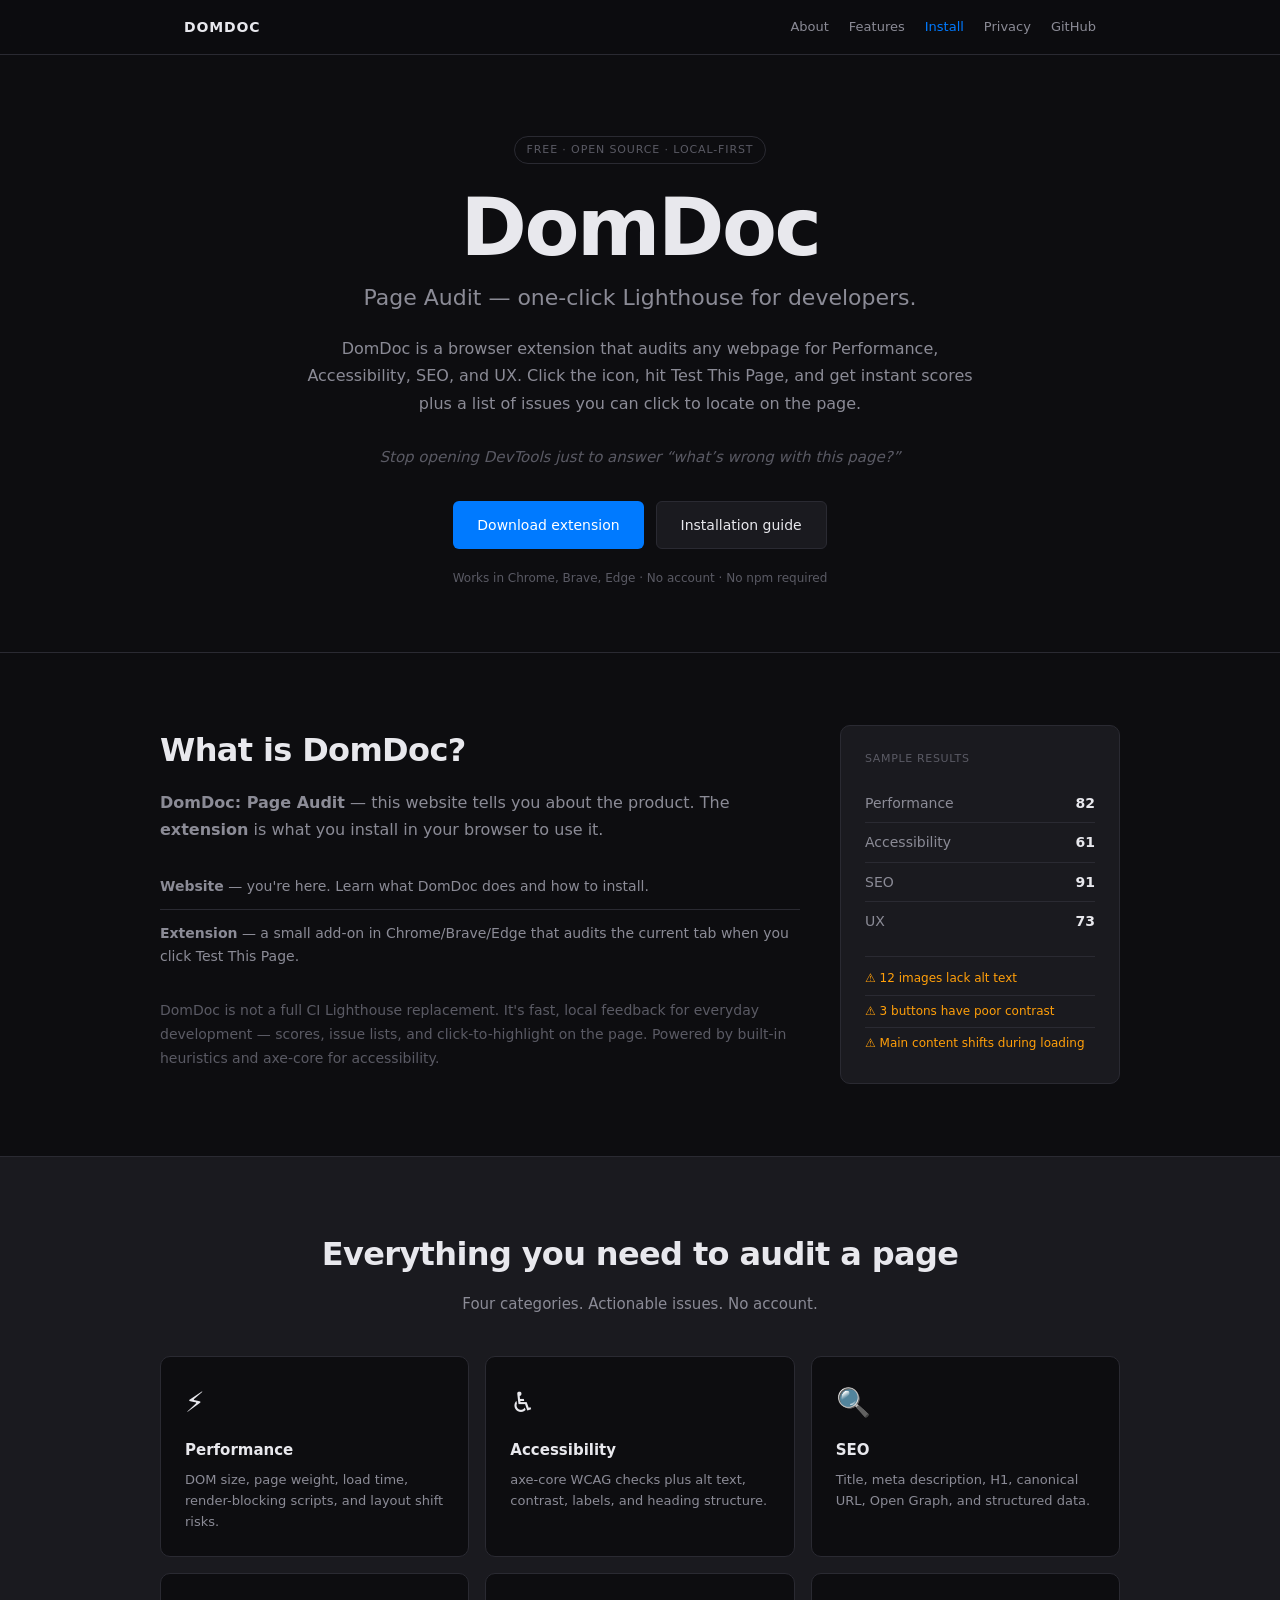
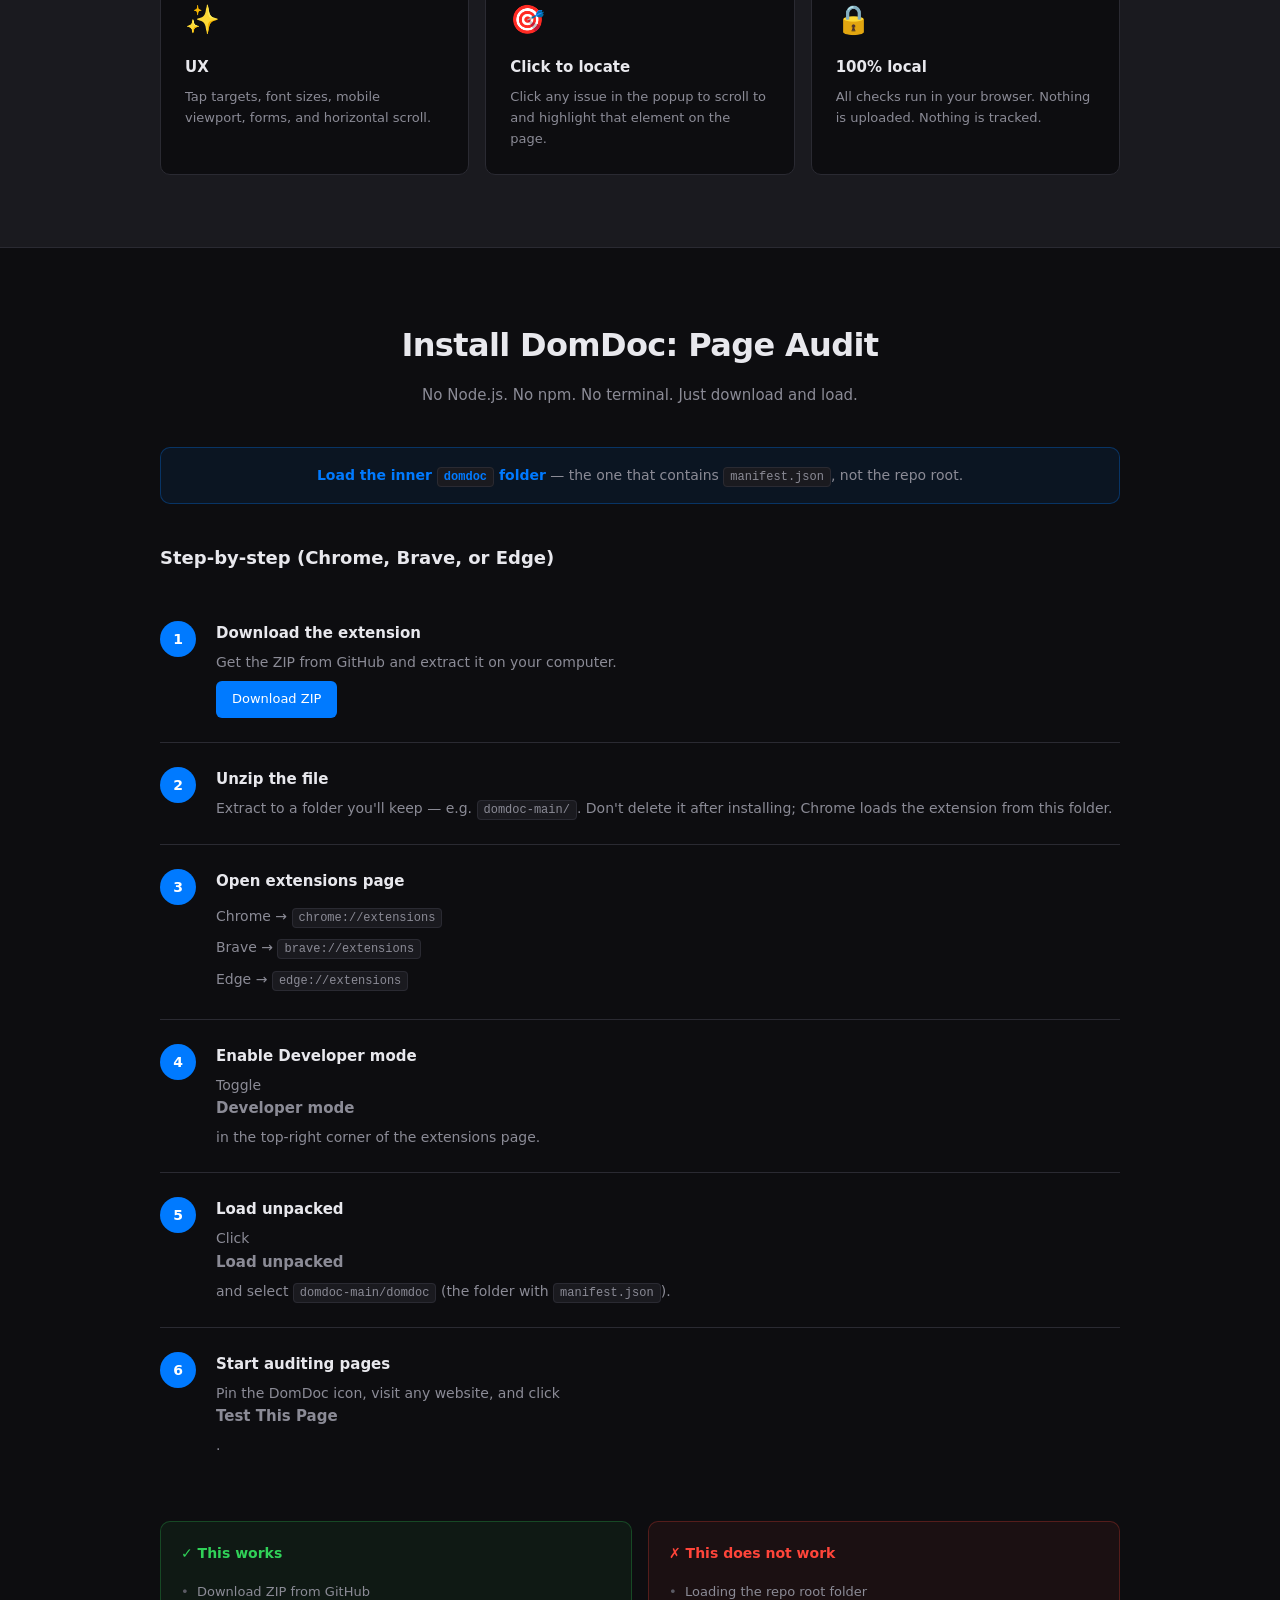
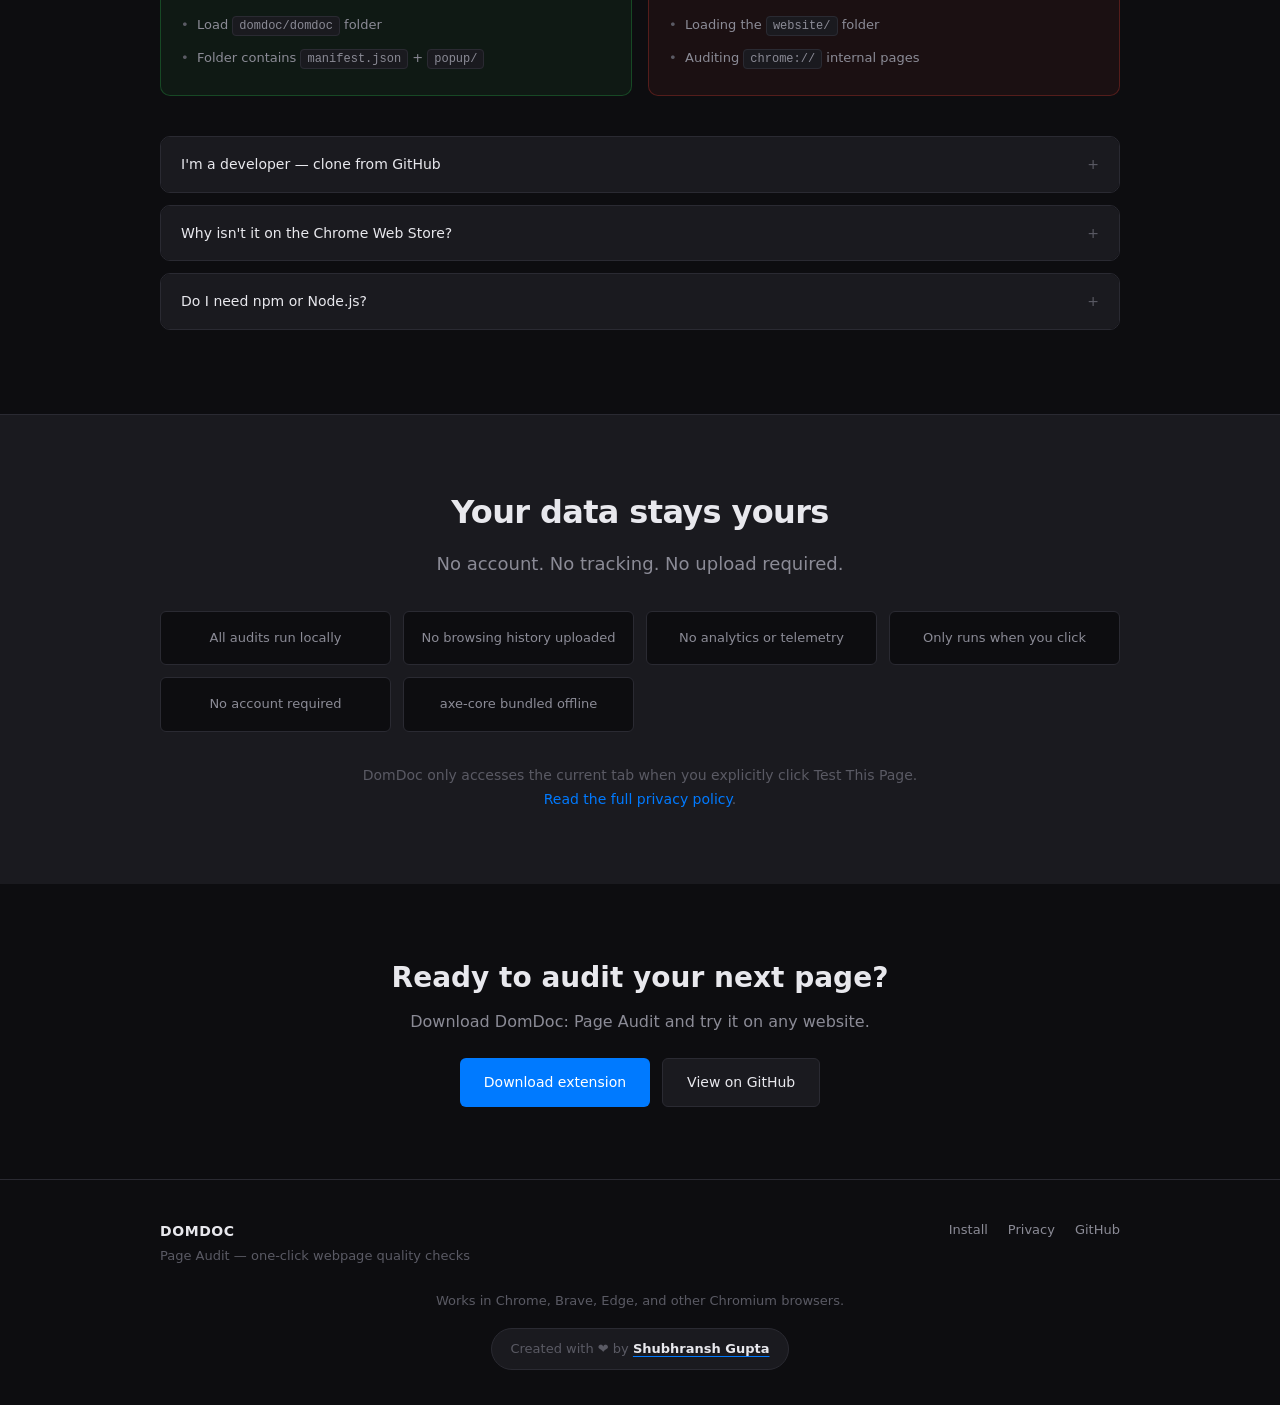
==== commit 54d1feec: "Rebrand to DomDoc: Page Audit across extension, website, and docs. - Rename page-audit folder to dom" ====
--- a/website/index.html
+++ b/website/index.html
@@ -3,10 +3,10 @@
 <head>
   <meta charset="UTF-8">
   <meta name="viewport" content="width=device-width, initial-scale=1.0">
-  <title>Page Audit — One-Click Lighthouse for Developers</title>
-  <meta name="description" content="Page Audit is a free Chrome extension. Test any webpage for Performance, Accessibility, SEO, and UX in one click.">
+  <title>DomDoc: Page Audit — One-Click Lighthouse for Developers</title>
+  <meta name="description" content="DomDoc is a free Chrome extension for one-click webpage audits. Test any site for Performance, Accessibility, SEO, and UX.">
   <meta name="theme-color" content="#0d0d10">
-  <link rel="icon" href="data:image/svg+xml,<svg xmlns='http://www.w3.org/2000/svg' viewBox='0 0 100 100'><text y='.9em' font-size='90'>🧨</text></svg>">
+  <link rel="icon" href="data:image/svg+xml,<svg xmlns='http://www.w3.org/2000/svg' viewBox='0 0 100 100'><text y='.9em' font-size='90'>🩺</text></svg>">
   <link rel="stylesheet" href="styles.css">
 </head>
 <body>
@@ -14,13 +14,13 @@
 
   <header class="site-header">
     <nav class="nav" aria-label="Main">
-      <a href="#" class="nav__logo">PAGE AUDIT</a>
+      <a href="#" class="nav__logo">DOMDOC</a>
       <div class="nav__links">
         <a href="#about" class="nav__link">About</a>
         <a href="#features" class="nav__link">Features</a>
         <a href="#install" class="nav__link nav__link--accent">Install</a>
         <a href="#privacy" class="nav__link">Privacy</a>
-        <a href="https://github.com/shubhransh-gupta/page-audit" class="nav__link" target="_blank" rel="noopener">GitHub</a>
+        <a href="https://github.com/shubhransh-gupta/domdoc" class="nav__link" target="_blank" rel="noopener">GitHub</a>
       </div>
     </nav>
   </header>
@@ -28,12 +28,12 @@
   <main id="main">
     <section class="hero">
       <div class="hero__badge">Free · Open source · Local-first</div>
-      <h1>Page Audit</h1>
-      <p class="hero__tagline">One-click Lighthouse for developers.</p>
-      <p class="hero__desc">A browser extension that audits any webpage for Performance, Accessibility, SEO, and UX. Click the icon, hit Test This Page, and get instant scores plus a list of issues you can click to locate on the page.</p>
+      <h1>DomDoc</h1>
+      <p class="hero__tagline">Page Audit — one-click Lighthouse for developers.</p>
+      <p class="hero__desc">DomDoc is a browser extension that audits any webpage for Performance, Accessibility, SEO, and UX. Click the icon, hit Test This Page, and get instant scores plus a list of issues you can click to locate on the page.</p>
       <blockquote class="hero__quote">Stop opening DevTools just to answer “what’s wrong with this page?”</blockquote>
       <div class="hero__cta">
-        <a href="https://github.com/shubhransh-gupta/page-audit/archive/refs/heads/main.zip" class="btn btn--primary">Download extension</a>
+        <a href="https://github.com/shubhransh-gupta/domdoc/archive/refs/heads/main.zip" class="btn btn--primary">Download extension</a>
         <a href="#install" class="btn btn--secondary">Installation guide</a>
       </div>
       <p class="hero__note">Works in Chrome, Brave, Edge · No account · No npm required</p>
@@ -43,13 +43,13 @@
       <div class="section__inner">
         <div class="about__grid">
           <div>
-            <h2 class="section__title">What is Page Audit?</h2>
-            <p class="section__lead">This website tells you about the product. The <strong>extension</strong> is what you install in your browser to use it.</p>
+            <h2 class="section__title">What is DomDoc?</h2>
+            <p class="section__lead"><strong>DomDoc: Page Audit</strong> — this website tells you about the product. The <strong>extension</strong> is what you install in your browser to use it.</p>
             <ul class="about__list">
-              <li><strong>Website</strong> — you're here. Learn what it does and how to install.</li>
+              <li><strong>Website</strong> — you're here. Learn what DomDoc does and how to install.</li>
               <li><strong>Extension</strong> — a small add-on in Chrome/Brave/Edge that audits the current tab when you click Test This Page.</li>
             </ul>
-            <p class="about__note">Page Audit is not a full CI Lighthouse replacement. It's fast, local feedback for everyday development — scores, issue lists, and click-to-highlight on the page. Powered by built-in heuristics and axe-core for accessibility.</p>
+            <p class="about__note">DomDoc is not a full CI Lighthouse replacement. It's fast, local feedback for everyday development — scores, issue lists, and click-to-highlight on the page. Powered by built-in heuristics and axe-core for accessibility.</p>
           </div>
           <div class="about__card">
             <div class="about__card-label">Sample results</div>
@@ -86,11 +86,11 @@
 
     <section id="install" class="section install">
       <div class="section__inner">
-        <h2 class="section__title section__title--center">Install the extension</h2>
+        <h2 class="section__title section__title--center">Install DomDoc: Page Audit</h2>
         <p class="section__subtitle">No Node.js. No npm. No terminal. Just download and load.</p>
 
         <div class="install__highlight">
-          <strong>Load the inner <code>page-audit</code> folder</strong> — the one that contains <code>manifest.json</code>, not the repo root.
+          <strong>Load the inner <code>domdoc</code> folder</strong> — the one that contains <code>manifest.json</code>, not the repo root.
         </div>
 
         <div class="install__steps">
@@ -101,14 +101,14 @@
               <div>
                 <strong>Download the extension</strong>
                 <p>Get the ZIP from GitHub and extract it on your computer.</p>
-                <a href="https://github.com/shubhransh-gupta/page-audit/archive/refs/heads/main.zip" class="btn btn--small btn--primary">Download ZIP</a>
+                <a href="https://github.com/shubhransh-gupta/domdoc/archive/refs/heads/main.zip" class="btn btn--small btn--primary">Download ZIP</a>
               </div>
             </li>
             <li class="step">
               <span class="step__num">2</span>
               <div>
                 <strong>Unzip the file</strong>
-                <p>Extract to a folder you'll keep — e.g. <code>page-audit-main/</code>. Don't delete it after installing; Chrome loads the extension from this folder.</p>
+                <p>Extract to a folder you'll keep — e.g. <code>domdoc-main/</code>. Don't delete it after installing; Chrome loads the extension from this folder.</p>
               </div>
             </li>
             <li class="step">
@@ -133,14 +133,14 @@
               <span class="step__num">5</span>
               <div>
                 <strong>Load unpacked</strong>
-                <p>Click <strong>Load unpacked</strong> and select <code>page-audit-main/page-audit</code> (the folder with <code>manifest.json</code>).</p>
+                <p>Click <strong>Load unpacked</strong> and select <code>domdoc-main/domdoc</code> (the folder with <code>manifest.json</code>).</p>
               </div>
             </li>
             <li class="step">
               <span class="step__num">6</span>
               <div>
                 <strong>Start auditing pages</strong>
-                <p>Pin the extension icon, visit any website, and click <strong>Test This Page</strong>.</p>
+                <p>Pin the DomDoc icon, visit any website, and click <strong>Test This Page</strong>.</p>
               </div>
             </li>
           </ol>
@@ -151,7 +151,7 @@
             <h4>✓ This works</h4>
             <ul>
               <li>Download ZIP from GitHub</li>
-              <li>Load <code>page-audit/page-audit</code> folder</li>
+              <li>Load <code>domdoc/domdoc</code> folder</li>
               <li>Folder contains <code>manifest.json</code> + <code>popup/</code></li>
             </ul>
           </div>
@@ -168,8 +168,8 @@
         <details class="faq">
           <summary>I'm a developer — clone from GitHub</summary>
           <div class="faq__body">
-            <pre><code>git clone https://github.com/shubhransh-gupta/page-audit.git
-cd page-audit/page-audit</code></pre>
+            <pre><code>git clone https://github.com/shubhransh-gupta/domdoc.git
+cd domdoc/domdoc</code></pre>
             <p>Then load that folder in <code>chrome://extensions</code> → Load unpacked. No build step needed.</p>
           </div>
         </details>
@@ -177,7 +177,7 @@
         <details class="faq">
           <summary>Why isn't it on the Chrome Web Store?</summary>
           <div class="faq__body">
-            <p>Page Audit is distributed as open source for now. Install via the ZIP above — it's the same extension, just not listed in the store yet.</p>
+            <p>DomDoc: Page Audit is distributed as open source for now. Install via the ZIP above — it's the same extension, just not listed in the store yet.</p>
           </div>
         </details>
 
@@ -202,17 +202,17 @@
           <div class="privacy__item">No account required</div>
           <div class="privacy__item">axe-core bundled offline</div>
         </div>
-        <p class="privacy__footer">Page Audit only accesses the current tab when you explicitly click Test This Page. <a href="privacy.html">Read the full privacy policy</a>.</p>
+        <p class="privacy__footer">DomDoc only accesses the current tab when you explicitly click Test This Page. <a href="privacy.html">Read the full privacy policy</a>.</p>
       </div>
     </section>
 
     <section class="section cta">
       <div class="section__inner cta__inner">
         <h2>Ready to audit your next page?</h2>
-        <p>Download the extension and try it on any website.</p>
+        <p>Download DomDoc: Page Audit and try it on any website.</p>
         <div class="hero__cta">
-          <a href="https://github.com/shubhransh-gupta/page-audit/archive/refs/heads/main.zip" class="btn btn--primary">Download extension</a>
-          <a href="https://github.com/shubhransh-gupta/page-audit" class="btn btn--secondary" target="_blank" rel="noopener">View on GitHub</a>
+          <a href="https://github.com/shubhransh-gupta/domdoc/archive/refs/heads/main.zip" class="btn btn--primary">Download extension</a>
+          <a href="https://github.com/shubhransh-gupta/domdoc" class="btn btn--secondary" target="_blank" rel="noopener">View on GitHub</a>
         </div>
       </div>
     </section>
@@ -221,13 +221,13 @@
   <footer class="site-footer">
     <div class="site-footer__inner">
       <div>
-        <strong>PAGE AUDIT</strong>
-        <p>One-click webpage quality audits</p>
+        <strong>DOMDOC</strong>
+        <p>Page Audit — one-click webpage quality checks</p>
       </div>
       <div class="site-footer__links">
         <a href="#install">Install</a>
         <a href="privacy.html">Privacy</a>
-        <a href="https://github.com/shubhransh-gupta/page-audit">GitHub</a>
+        <a href="https://github.com/shubhransh-gupta/domdoc">GitHub</a>
       </div>
     </div>
     <p class="site-footer__copy">Works in Chrome, Brave, Edge, and other Chromium browsers.</p>
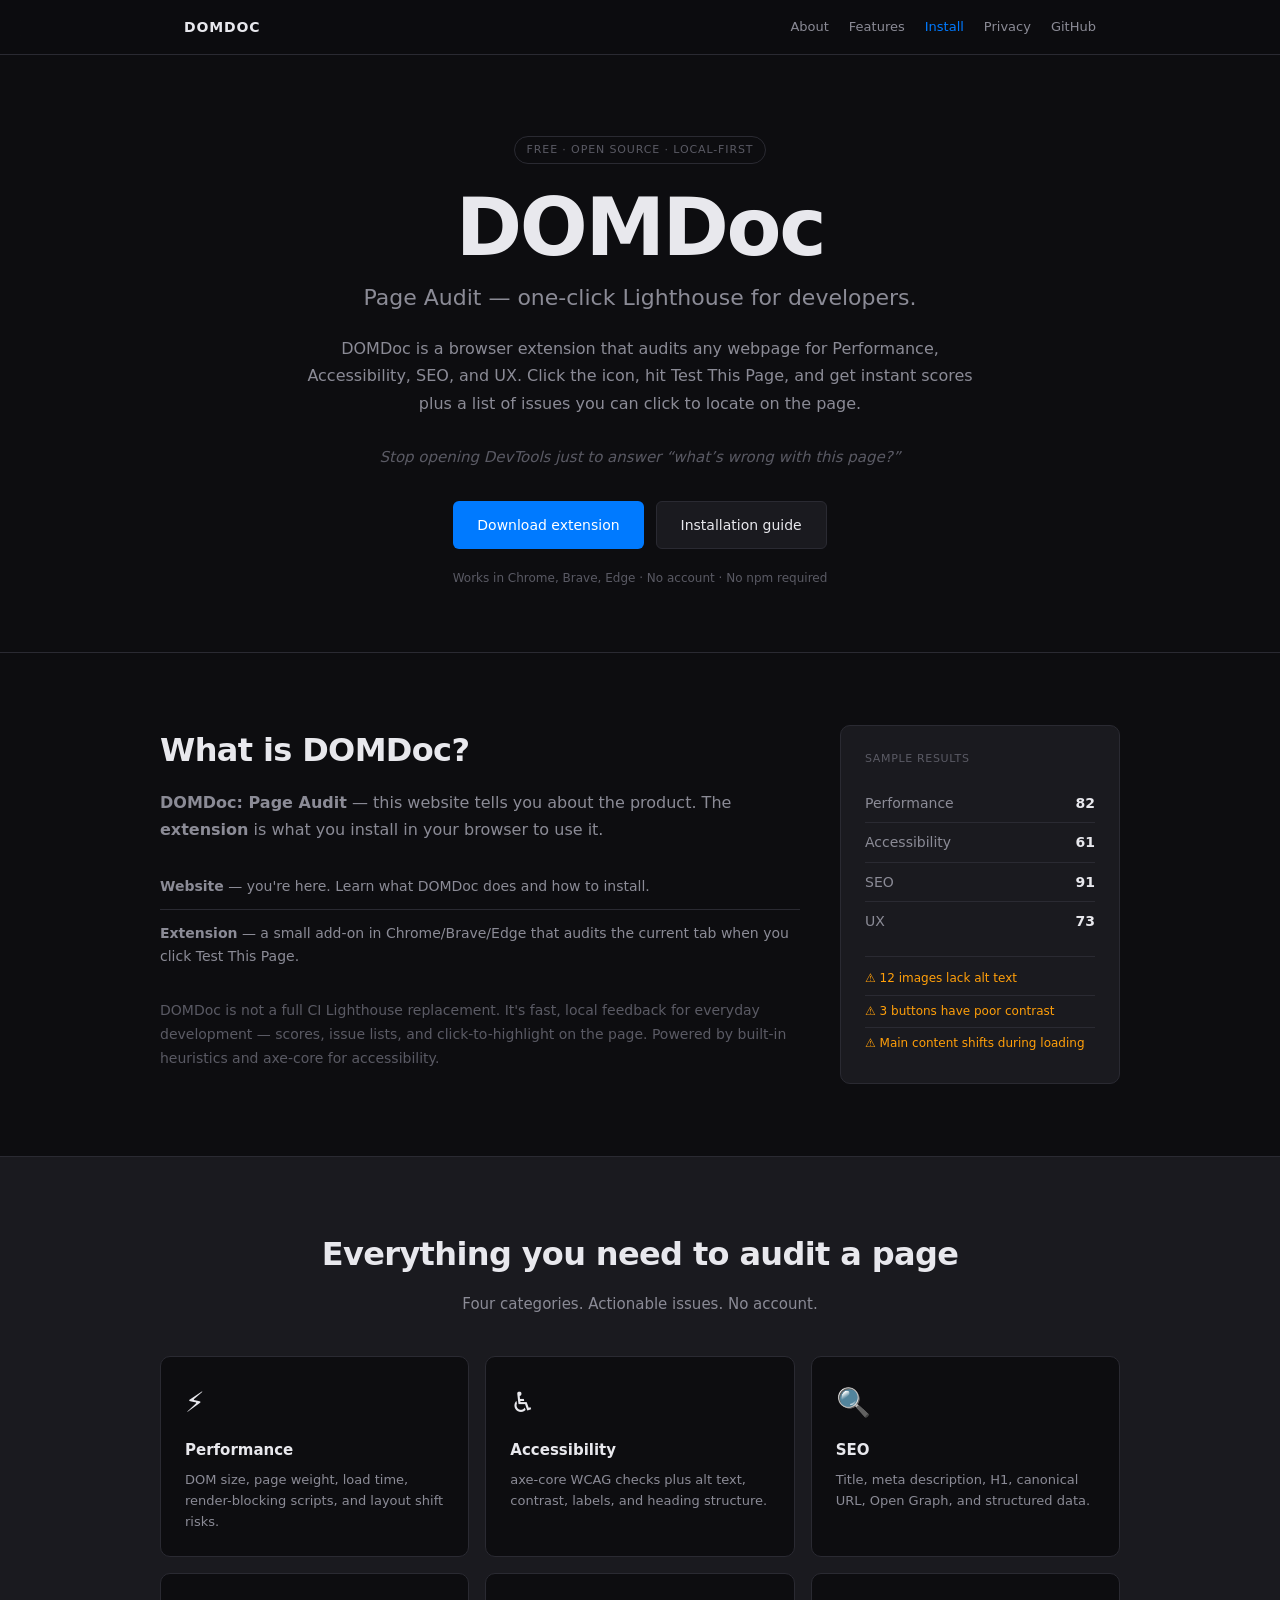
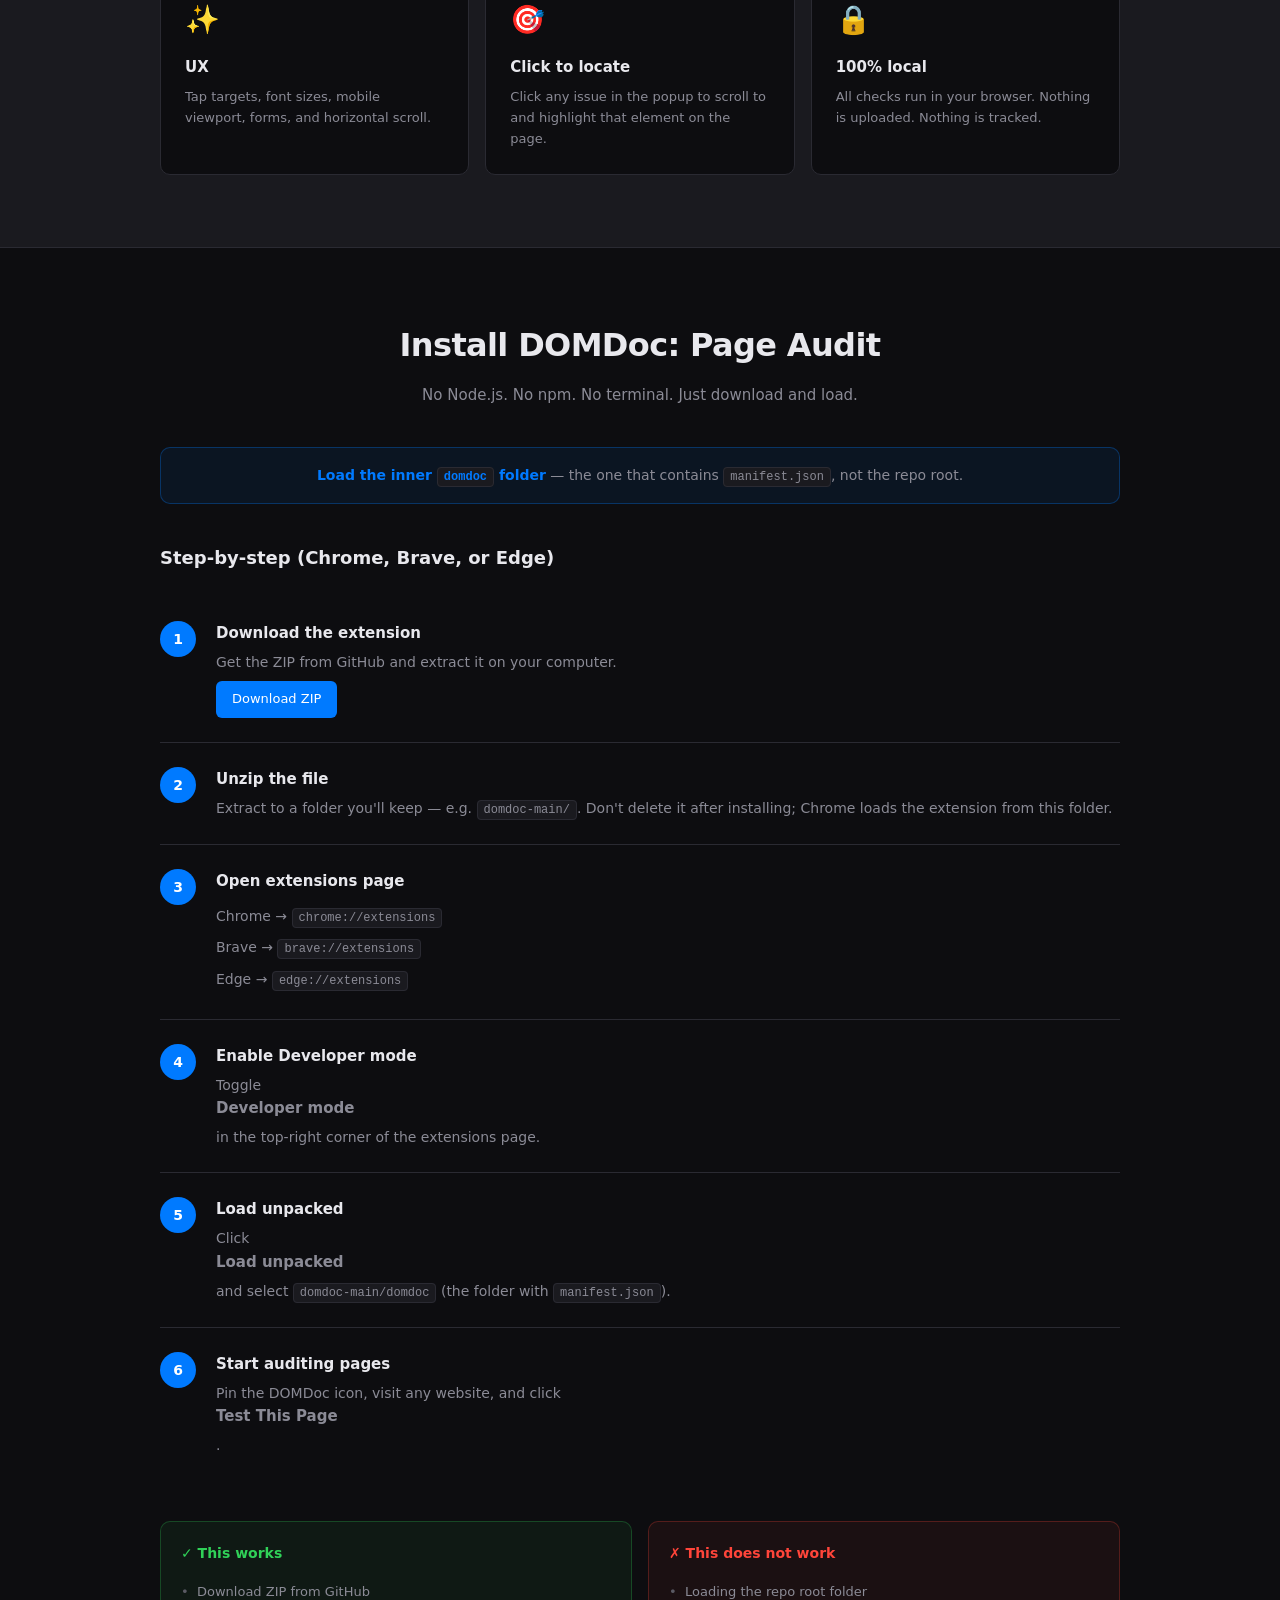
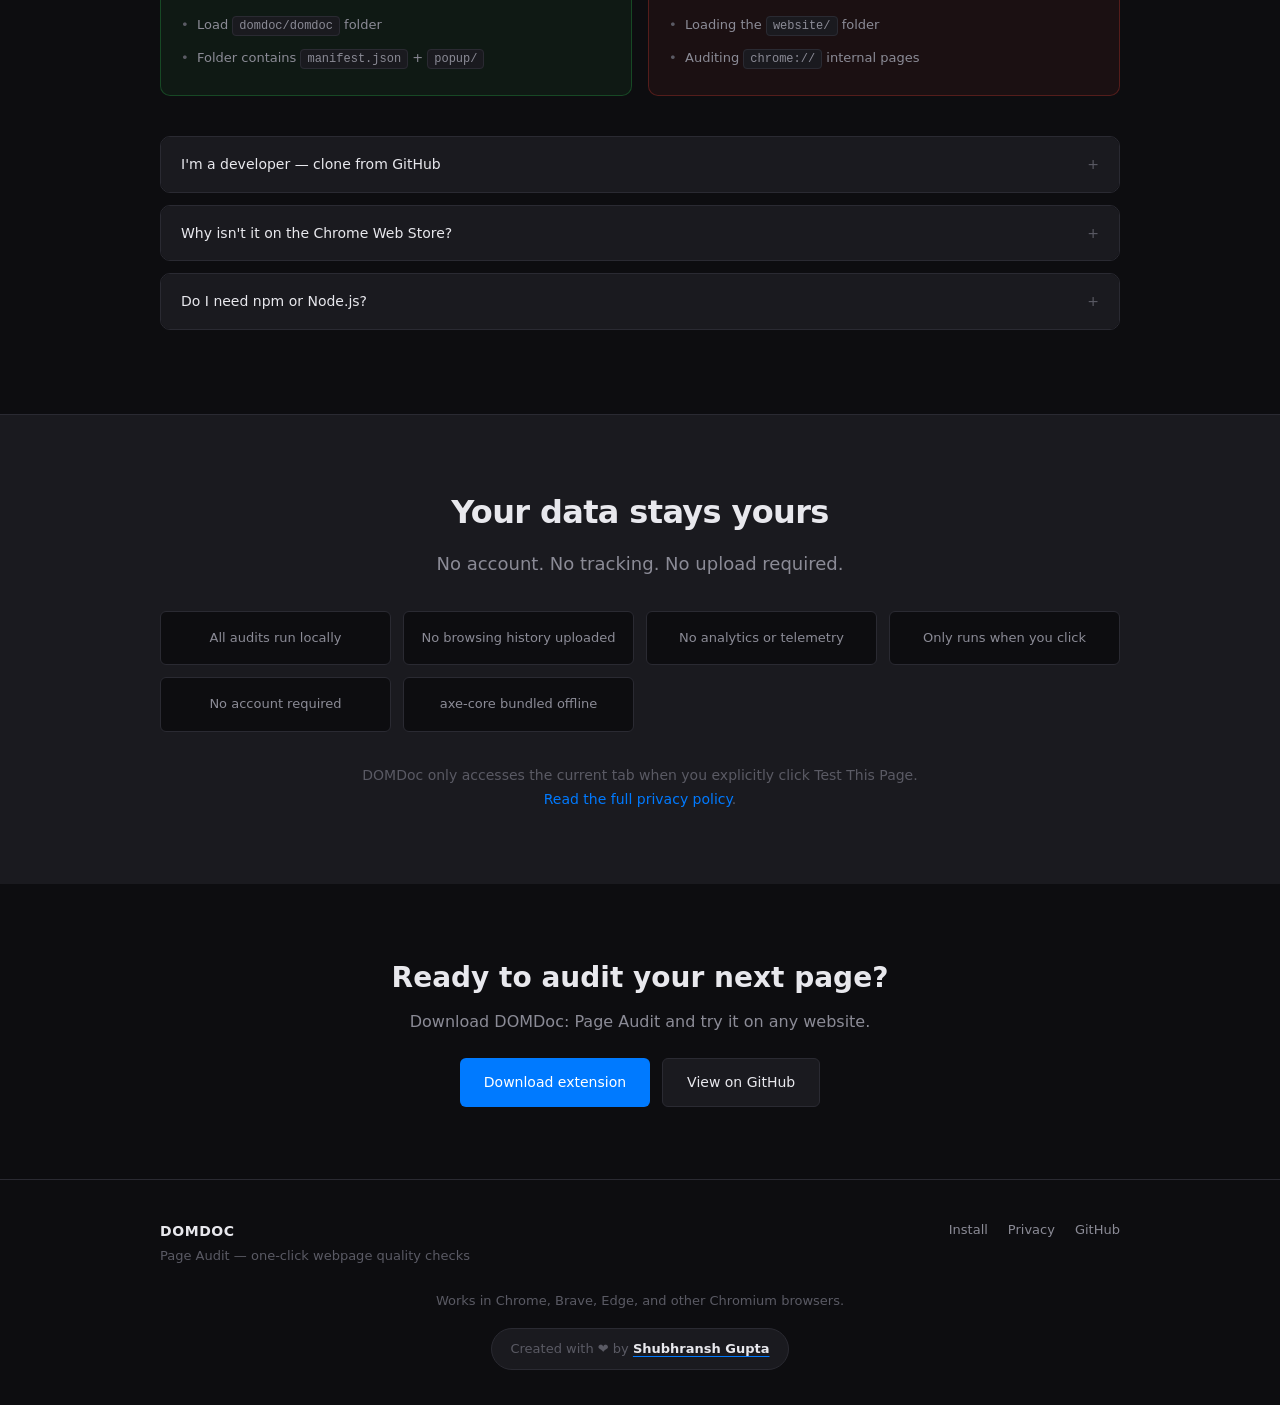
==== commit d95399c9: "Use DOMDoc branding and add root README." ====
--- a/website/index.html
+++ b/website/index.html
@@ -3,8 +3,8 @@
 <head>
   <meta charset="UTF-8">
   <meta name="viewport" content="width=device-width, initial-scale=1.0">
-  <title>DomDoc: Page Audit — One-Click Lighthouse for Developers</title>
-  <meta name="description" content="DomDoc is a free Chrome extension for one-click webpage audits. Test any site for Performance, Accessibility, SEO, and UX.">
+  <title>DOMDoc: Page Audit — One-Click Lighthouse for Developers</title>
+  <meta name="description" content="DOMDoc is a free Chrome extension for one-click webpage audits. Test any site for Performance, Accessibility, SEO, and UX.">
   <meta name="theme-color" content="#0d0d10">
   <link rel="icon" href="data:image/svg+xml,<svg xmlns='http://www.w3.org/2000/svg' viewBox='0 0 100 100'><text y='.9em' font-size='90'>🩺</text></svg>">
   <link rel="stylesheet" href="styles.css">
@@ -28,9 +28,9 @@
   <main id="main">
     <section class="hero">
       <div class="hero__badge">Free · Open source · Local-first</div>
-      <h1>DomDoc</h1>
+      <h1>DOMDoc</h1>
       <p class="hero__tagline">Page Audit — one-click Lighthouse for developers.</p>
-      <p class="hero__desc">DomDoc is a browser extension that audits any webpage for Performance, Accessibility, SEO, and UX. Click the icon, hit Test This Page, and get instant scores plus a list of issues you can click to locate on the page.</p>
+      <p class="hero__desc">DOMDoc is a browser extension that audits any webpage for Performance, Accessibility, SEO, and UX. Click the icon, hit Test This Page, and get instant scores plus a list of issues you can click to locate on the page.</p>
       <blockquote class="hero__quote">Stop opening DevTools just to answer “what’s wrong with this page?”</blockquote>
       <div class="hero__cta">
         <a href="https://github.com/shubhransh-gupta/domdoc/archive/refs/heads/main.zip" class="btn btn--primary">Download extension</a>
@@ -43,13 +43,13 @@
       <div class="section__inner">
         <div class="about__grid">
           <div>
-            <h2 class="section__title">What is DomDoc?</h2>
-            <p class="section__lead"><strong>DomDoc: Page Audit</strong> — this website tells you about the product. The <strong>extension</strong> is what you install in your browser to use it.</p>
+            <h2 class="section__title">What is DOMDoc?</h2>
+            <p class="section__lead"><strong>DOMDoc: Page Audit</strong> — this website tells you about the product. The <strong>extension</strong> is what you install in your browser to use it.</p>
             <ul class="about__list">
-              <li><strong>Website</strong> — you're here. Learn what DomDoc does and how to install.</li>
+              <li><strong>Website</strong> — you're here. Learn what DOMDoc does and how to install.</li>
               <li><strong>Extension</strong> — a small add-on in Chrome/Brave/Edge that audits the current tab when you click Test This Page.</li>
             </ul>
-            <p class="about__note">DomDoc is not a full CI Lighthouse replacement. It's fast, local feedback for everyday development — scores, issue lists, and click-to-highlight on the page. Powered by built-in heuristics and axe-core for accessibility.</p>
+            <p class="about__note">DOMDoc is not a full CI Lighthouse replacement. It's fast, local feedback for everyday development — scores, issue lists, and click-to-highlight on the page. Powered by built-in heuristics and axe-core for accessibility.</p>
           </div>
           <div class="about__card">
             <div class="about__card-label">Sample results</div>
@@ -86,7 +86,7 @@
 
     <section id="install" class="section install">
       <div class="section__inner">
-        <h2 class="section__title section__title--center">Install DomDoc: Page Audit</h2>
+        <h2 class="section__title section__title--center">Install DOMDoc: Page Audit</h2>
         <p class="section__subtitle">No Node.js. No npm. No terminal. Just download and load.</p>
 
         <div class="install__highlight">
@@ -140,7 +140,7 @@
               <span class="step__num">6</span>
               <div>
                 <strong>Start auditing pages</strong>
-                <p>Pin the DomDoc icon, visit any website, and click <strong>Test This Page</strong>.</p>
+                <p>Pin the DOMDoc icon, visit any website, and click <strong>Test This Page</strong>.</p>
               </div>
             </li>
           </ol>
@@ -177,7 +177,7 @@
         <details class="faq">
           <summary>Why isn't it on the Chrome Web Store?</summary>
           <div class="faq__body">
-            <p>DomDoc: Page Audit is distributed as open source for now. Install via the ZIP above — it's the same extension, just not listed in the store yet.</p>
+            <p>DOMDoc: Page Audit is distributed as open source for now. Install via the ZIP above — it's the same extension, just not listed in the store yet.</p>
           </div>
         </details>
 
@@ -202,14 +202,14 @@
           <div class="privacy__item">No account required</div>
           <div class="privacy__item">axe-core bundled offline</div>
         </div>
-        <p class="privacy__footer">DomDoc only accesses the current tab when you explicitly click Test This Page. <a href="privacy.html">Read the full privacy policy</a>.</p>
+        <p class="privacy__footer">DOMDoc only accesses the current tab when you explicitly click Test This Page. <a href="privacy.html">Read the full privacy policy</a>.</p>
       </div>
     </section>
 
     <section class="section cta">
       <div class="section__inner cta__inner">
         <h2>Ready to audit your next page?</h2>
-        <p>Download DomDoc: Page Audit and try it on any website.</p>
+        <p>Download DOMDoc: Page Audit and try it on any website.</p>
         <div class="hero__cta">
           <a href="https://github.com/shubhransh-gupta/domdoc/archive/refs/heads/main.zip" class="btn btn--primary">Download extension</a>
           <a href="https://github.com/shubhransh-gupta/domdoc" class="btn btn--secondary" target="_blank" rel="noopener">View on GitHub</a>
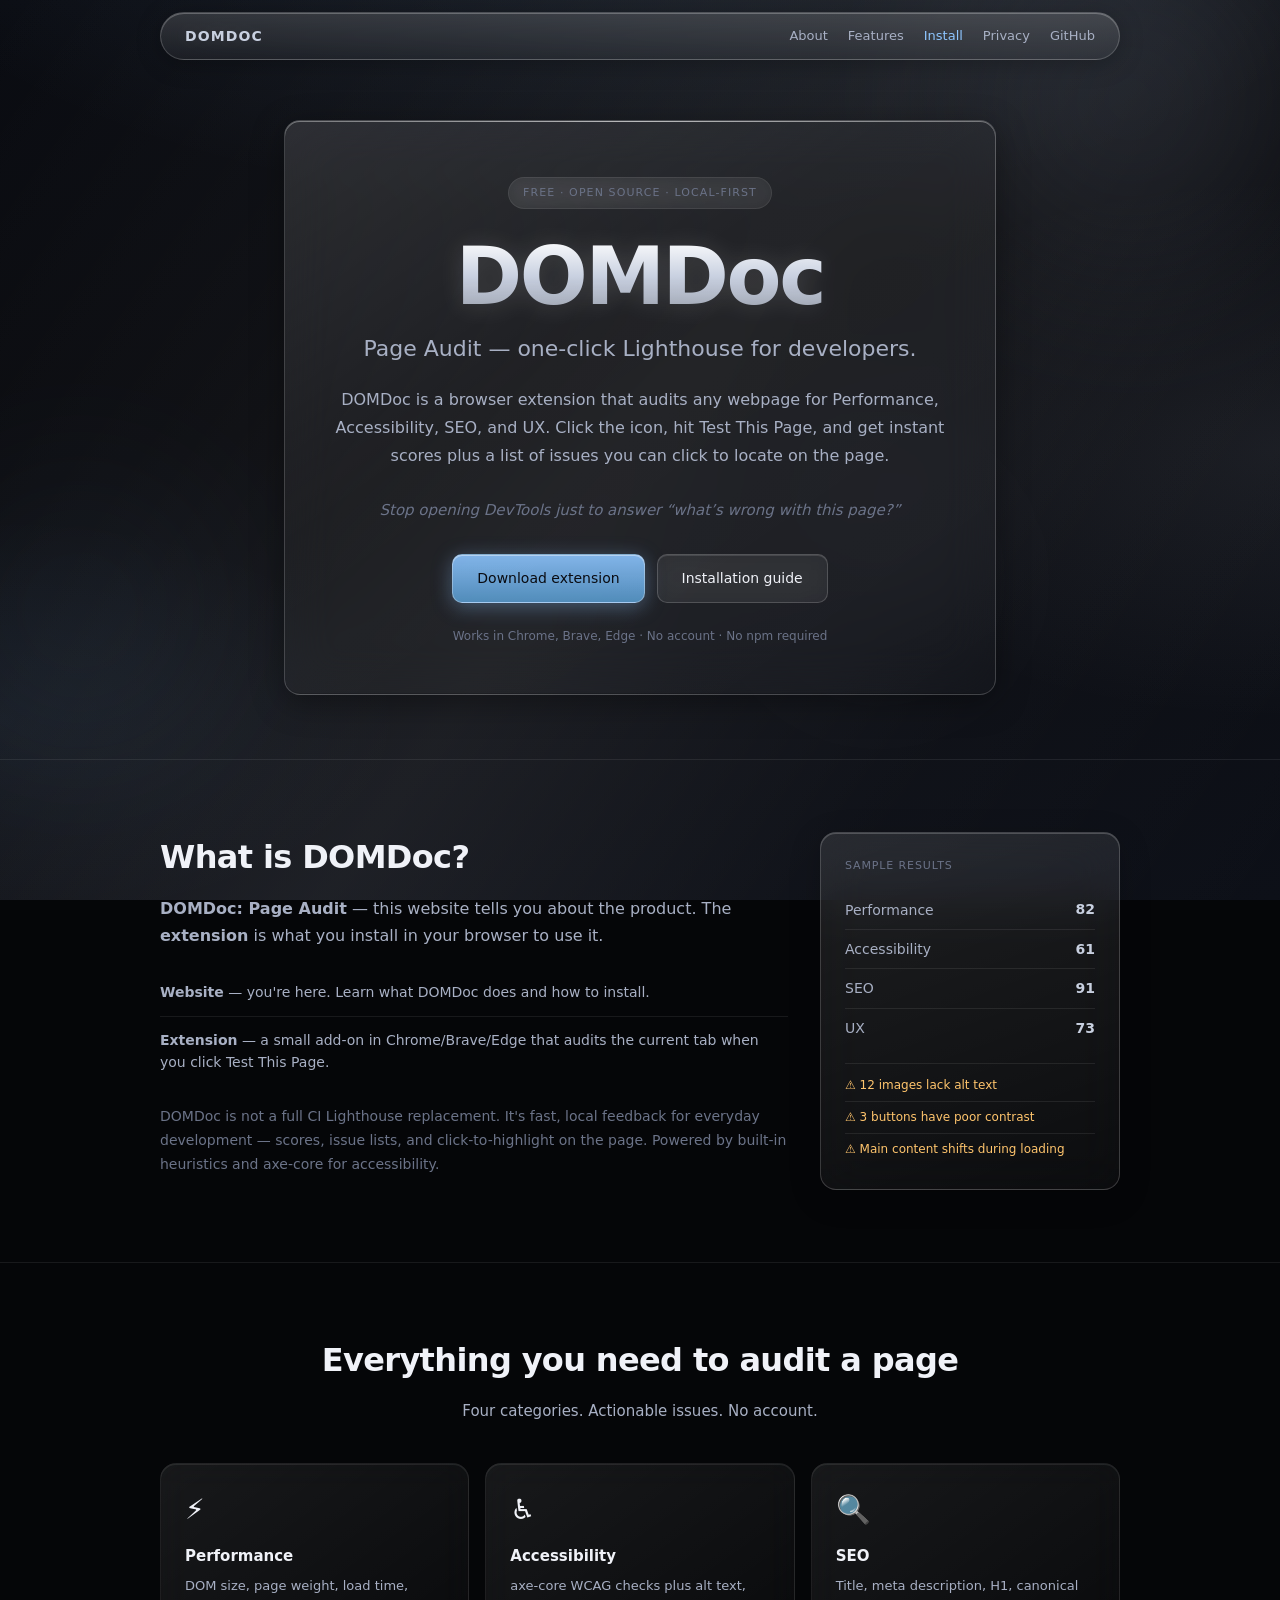
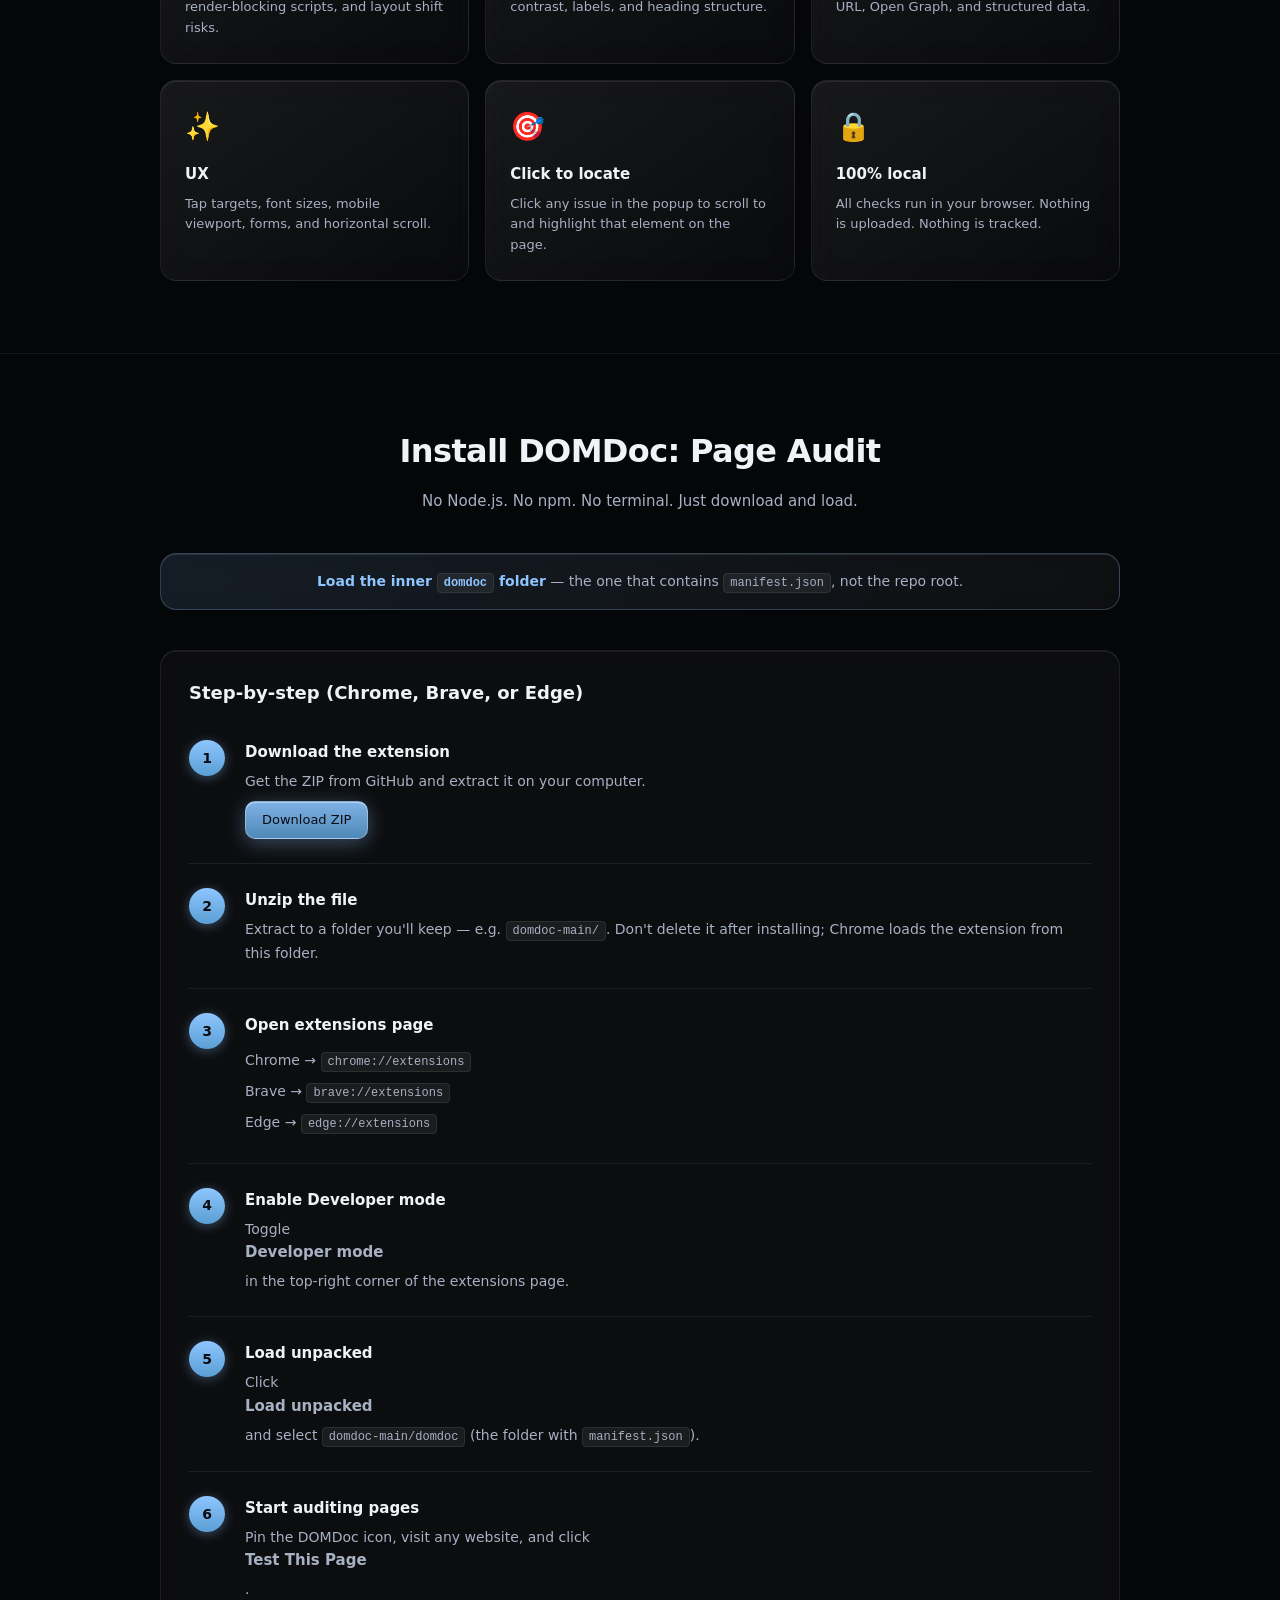
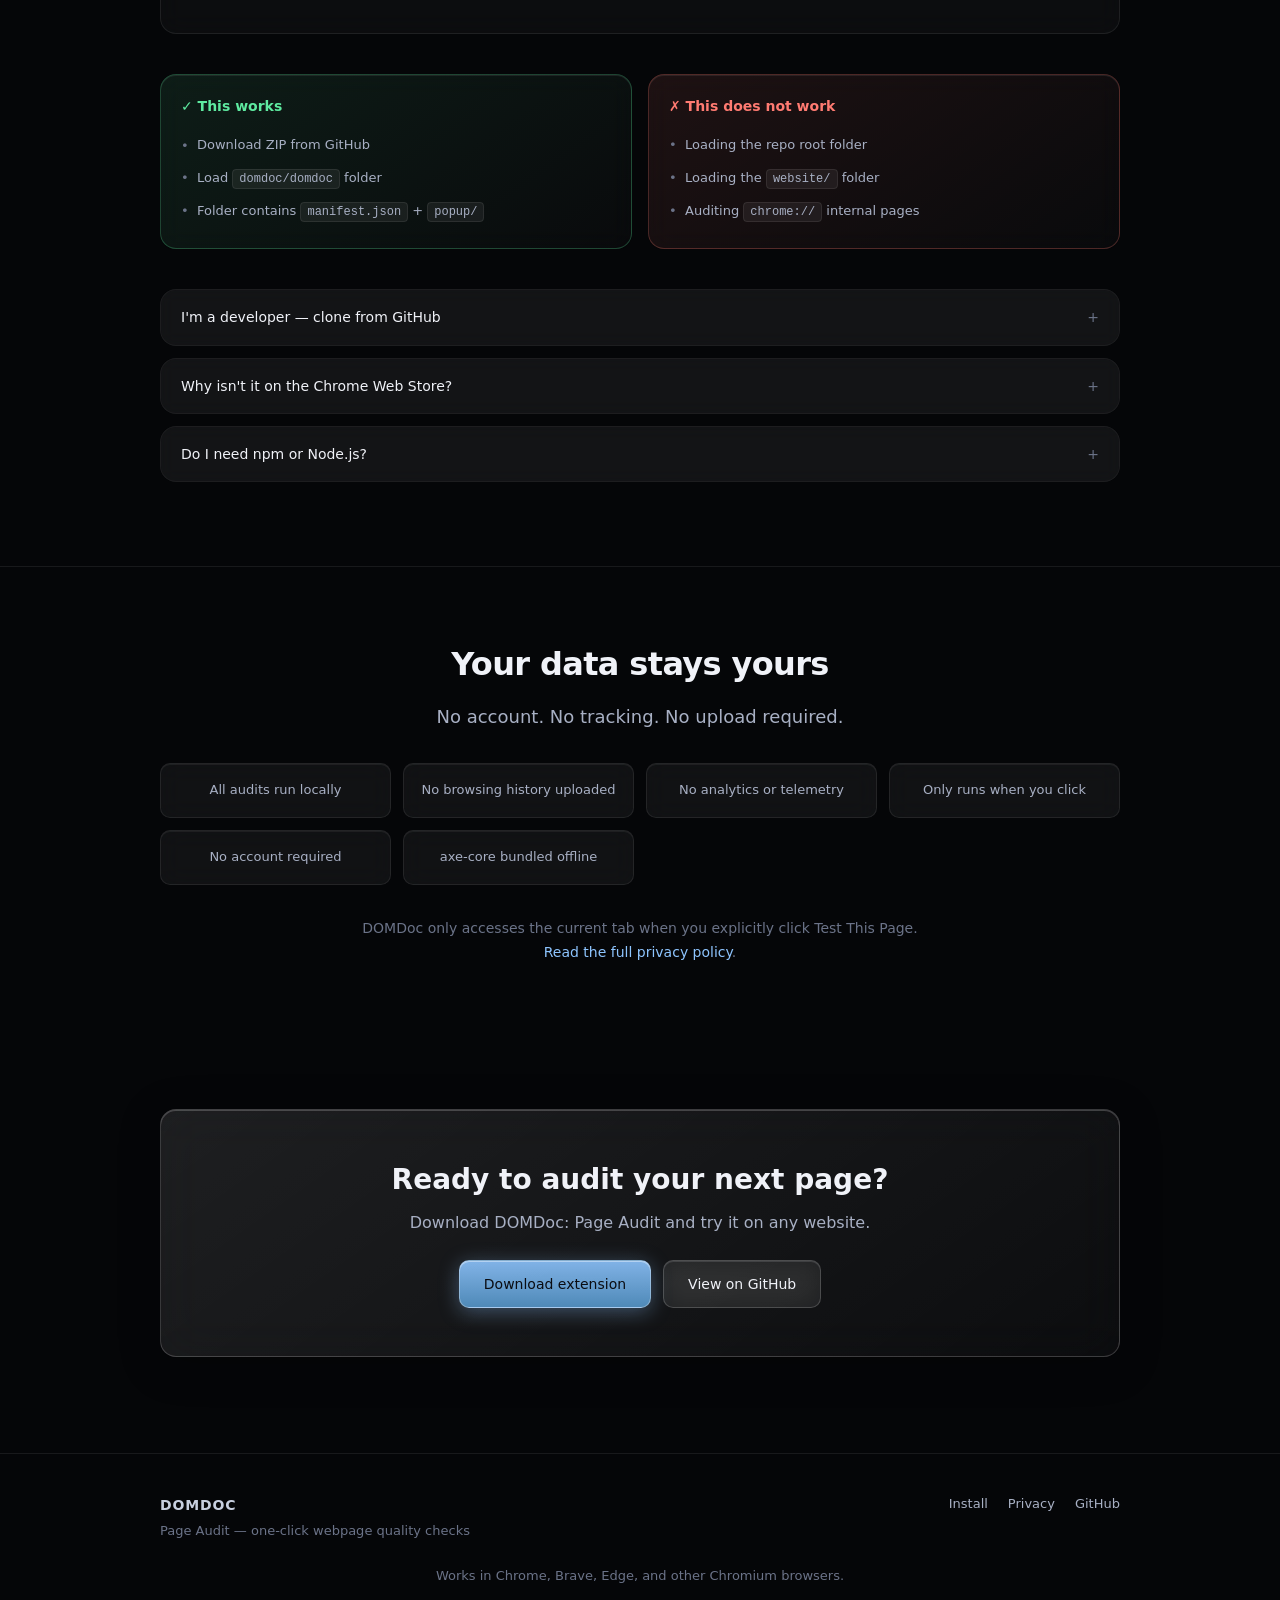
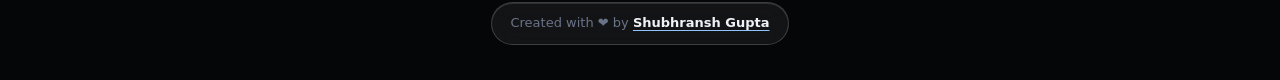
==== commit 7e9788a6: "Apply mirror glassmorphism theme to marketing site." ====
--- a/website/index.html
+++ b/website/index.html
@@ -5,11 +5,18 @@
   <meta name="viewport" content="width=device-width, initial-scale=1.0">
   <title>DOMDoc: Page Audit — One-Click Lighthouse for Developers</title>
   <meta name="description" content="DOMDoc is a free Chrome extension for one-click webpage audits. Test any site for Performance, Accessibility, SEO, and UX.">
-  <meta name="theme-color" content="#0d0d10">
+  <meta name="theme-color" content="#0b0c10">
   <link rel="icon" href="data:image/svg+xml,<svg xmlns='http://www.w3.org/2000/svg' viewBox='0 0 100 100'><text y='.9em' font-size='90'>🩺</text></svg>">
   <link rel="stylesheet" href="styles.css">
 </head>
 <body>
+  <div class="mirror-bg" aria-hidden="true">
+    <div class="mirror-bg__sheen"></div>
+    <div class="mirror-bg__orb mirror-bg__orb--1"></div>
+    <div class="mirror-bg__orb mirror-bg__orb--2"></div>
+    <div class="mirror-bg__orb mirror-bg__orb--3"></div>
+  </div>
+
   <a class="skip-link" href="#main">Skip to content</a>
 
   <header class="site-header">
@@ -27,6 +34,7 @@
 
   <main id="main">
     <section class="hero">
+      <div class="glass-panel hero__panel">
       <div class="hero__badge">Free · Open source · Local-first</div>
       <h1>DOMDoc</h1>
       <p class="hero__tagline">Page Audit — one-click Lighthouse for developers.</p>
@@ -37,6 +45,7 @@
         <a href="#install" class="btn btn--secondary">Installation guide</a>
       </div>
       <p class="hero__note">Works in Chrome, Brave, Edge · No account · No npm required</p>
+      </div>
     </section>
 
     <section id="about" class="section about">
--- a/website/styles.css
+++ b/website/styles.css
@@ -1,19 +1,27 @@
+/* DOMDoc — Mirror Glassmorphism Theme */
+
 :root {
-  --bg: #0d0d10;
-  --bg-secondary: #1a1a1f;
-  --bg-tertiary: #24242c;
-  --text: #e8e8ed;
-  --text-secondary: #8b8b96;
-  --text-muted: #5a5a64;
-  --accent: #007aff;
-  --accent-hover: #0066d6;
-  --success: #30d158;
-  --warning: #ff9f0a;
-  --error: #ff453a;
-  --border: #2a2a32;
-  --radius: 10px;
-  --radius-sm: 6px;
+  --bg: #08090d;
+  --bg-deep: #050608;
+  --glass: rgba(255, 255, 255, 0.06);
+  --glass-strong: rgba(255, 255, 255, 0.1);
+  --glass-border: rgba(255, 255, 255, 0.18);
+  --glass-border-soft: rgba(255, 255, 255, 0.08);
+  --glass-shine: rgba(255, 255, 255, 0.35);
+  --text: #f0f2f8;
+  --text-secondary: #a8b0c4;
+  --text-muted: #6b7388;
+  --accent: #8ec5ff;
+  --accent-deep: #5a9fd4;
+  --accent-glow: rgba(142, 197, 255, 0.35);
+  --success: #5eeaa0;
+  --warning: #ffc56d;
+  --error: #ff7b72;
+  --mirror-silver: #c8d0e0;
+  --radius: 16px;
+  --radius-sm: 10px;
   --max-width: 960px;
+  --blur: blur(24px);
 }
 
 * { box-sizing: border-box; margin: 0; padding: 0; }
@@ -22,17 +30,97 @@
 
 body {
   font-family: -apple-system, BlinkMacSystemFont, 'Segoe UI', system-ui, sans-serif;
-  background: var(--bg);
+  background: var(--bg-deep);
   color: var(--text);
   line-height: 1.6;
   -webkit-font-smoothing: antialiased;
+  min-height: 100vh;
+  position: relative;
+  overflow-x: hidden;
+}
+
+/* Mirror background */
+.mirror-bg {
+  position: fixed;
+  inset: 0;
+  z-index: -1;
+  overflow: hidden;
+  background:
+    radial-gradient(ellipse 120% 80% at 50% -20%, rgba(142, 197, 255, 0.12) 0%, transparent 55%),
+    radial-gradient(ellipse 80% 60% at 100% 50%, rgba(200, 208, 224, 0.08) 0%, transparent 50%),
+    radial-gradient(ellipse 70% 50% at 0% 80%, rgba(142, 197, 255, 0.06) 0%, transparent 45%),
+    linear-gradient(165deg, #0a0c12 0%, #08090d 40%, #0d1018 100%);
+}
+
+.mirror-bg__sheen {
+  position: absolute;
+  inset: 0;
+  background: linear-gradient(
+    125deg,
+    transparent 0%,
+    rgba(255, 255, 255, 0.03) 25%,
+    rgba(255, 255, 255, 0.08) 50%,
+    rgba(255, 255, 255, 0.02) 75%,
+    transparent 100%
+  );
+  pointer-events: none;
+}
+
+.mirror-bg__orb {
+  position: absolute;
+  border-radius: 50%;
+  filter: blur(80px);
+  opacity: 0.5;
+  pointer-events: none;
+}
+
+.mirror-bg__orb--1 {
+  width: 500px;
+  height: 500px;
+  top: -150px;
+  right: -100px;
+  background: radial-gradient(circle, rgba(200, 220, 255, 0.25) 0%, transparent 70%);
+}
+
+.mirror-bg__orb--2 {
+  width: 400px;
+  height: 400px;
+  bottom: 10%;
+  left: -120px;
+  background: radial-gradient(circle, rgba(142, 197, 255, 0.15) 0%, transparent 70%);
+}
+
+.mirror-bg__orb--3 {
+  width: 350px;
+  height: 350px;
+  top: 45%;
+  left: 55%;
+  background: radial-gradient(circle, rgba(255, 255, 255, 0.08) 0%, transparent 70%);
+}
+
+/* Glass panel utility */
+.glass-panel {
+  background: linear-gradient(
+    145deg,
+    rgba(255, 255, 255, 0.12) 0%,
+    rgba(255, 255, 255, 0.04) 40%,
+    rgba(255, 255, 255, 0.02) 100%
+  );
+  backdrop-filter: var(--blur);
+  -webkit-backdrop-filter: var(--blur);
+  border: 1px solid var(--glass-border);
+  border-radius: var(--radius);
+  box-shadow:
+    0 8px 32px rgba(0, 0, 0, 0.35),
+    inset 0 1px 0 var(--glass-shine),
+    inset 0 -1px 0 rgba(0, 0, 0, 0.15);
 }
 
 .skip-link {
   position: absolute;
   top: -100px;
   left: 16px;
-  background: var(--accent);
+  background: var(--accent-deep);
   color: white;
   padding: 8px 16px;
   border-radius: var(--radius-sm);
@@ -42,31 +130,45 @@
 
 .skip-link:focus { top: 16px; }
 
-/* Header */
+/* Header — floating mirror bar */
 .site-header {
   position: sticky;
   top: 0;
   z-index: 100;
-  background: rgba(13, 13, 16, 0.85);
-  backdrop-filter: blur(12px);
-  border-bottom: 1px solid var(--border);
+  padding: 12px 24px;
+}
+
+.site-header .nav {
+  background: linear-gradient(
+    180deg,
+    rgba(255, 255, 255, 0.14) 0%,
+    rgba(255, 255, 255, 0.05) 100%
+  );
+  backdrop-filter: var(--blur);
+  -webkit-backdrop-filter: var(--blur);
+  border: 1px solid var(--glass-border);
+  border-radius: 999px;
+  box-shadow:
+    0 4px 24px rgba(0, 0, 0, 0.25),
+    inset 0 1px 0 rgba(255, 255, 255, 0.25);
 }
 
 .nav {
   display: flex;
   justify-content: space-between;
   align-items: center;
-  padding: 16px 24px;
+  padding: 12px 24px;
   max-width: var(--max-width);
   margin: 0 auto;
 }
 
 .nav__logo {
   font-weight: 700;
-  letter-spacing: 0.06em;
-  font-size: 14px;
-  color: var(--text);
+  letter-spacing: 0.08em;
+  font-size: 14px;
+  color: var(--mirror-silver);
   text-decoration: none;
+  text-shadow: 0 0 20px rgba(255, 255, 255, 0.15);
 }
 
 .nav__links {
@@ -79,31 +181,57 @@
   color: var(--text-secondary);
   text-decoration: none;
   font-size: 13px;
-  transition: color 0.15s;
+  transition: color 0.2s;
 }
 
 .nav__link:hover { color: var(--text); }
 
-.nav__link--accent { color: var(--accent); font-weight: 500; }
+.nav__link--accent {
+  color: var(--accent);
+  font-weight: 500;
+}
 
 /* Hero */
 .hero {
   text-align: center;
-  padding: 80px 24px 64px;
-  max-width: 720px;
+  padding: 48px 24px 64px;
+  max-width: 760px;
   margin: 0 auto;
+}
+
+.hero__panel {
+  padding: 56px 40px 48px;
+  position: relative;
+  overflow: hidden;
+}
+
+.hero__panel::before {
+  content: '';
+  position: absolute;
+  top: 0;
+  left: 0;
+  right: 0;
+  height: 1px;
+  background: linear-gradient(
+    90deg,
+    transparent,
+    rgba(255, 255, 255, 0.5) 50%,
+    transparent
+  );
 }
 
 .hero__badge {
   display: inline-block;
   font-size: 11px;
   text-transform: uppercase;
-  letter-spacing: 0.08em;
+  letter-spacing: 0.1em;
   color: var(--text-muted);
-  border: 1px solid var(--border);
-  padding: 4px 12px;
+  background: rgba(255, 255, 255, 0.05);
+  border: 1px solid var(--glass-border-soft);
+  padding: 6px 14px;
   border-radius: 100px;
-  margin-bottom: 24px;
+  margin-bottom: 28px;
+  backdrop-filter: blur(8px);
 }
 
 .hero h1 {
@@ -111,19 +239,29 @@
   font-weight: 700;
   letter-spacing: -0.03em;
   line-height: 1;
+  background: linear-gradient(
+    180deg,
+    #ffffff 0%,
+    var(--mirror-silver) 50%,
+    rgba(200, 208, 224, 0.7) 100%
+  );
+  -webkit-background-clip: text;
+  -webkit-text-fill-color: transparent;
+  background-clip: text;
+  filter: drop-shadow(0 2px 12px rgba(255, 255, 255, 0.15));
 }
 
 .hero__tagline {
   font-size: 22px;
   color: var(--text-secondary);
-  margin-top: 12px;
+  margin-top: 14px;
 }
 
 .hero__desc {
   font-size: 16px;
   color: var(--text-secondary);
   margin-top: 20px;
-  line-height: 1.7;
+  line-height: 1.75;
 }
 
 .hero__quote {
@@ -142,12 +280,12 @@
 }
 
 .hero__note {
-  margin-top: 20px;
+  margin-top: 24px;
   font-size: 12px;
   color: var(--text-muted);
 }
 
-/* Buttons */
+/* Buttons — glass + mirror shine */
 .btn {
   display: inline-flex;
   align-items: center;
@@ -157,20 +295,59 @@
   font-size: 14px;
   font-weight: 500;
   text-decoration: none;
-  transition: opacity 0.15s, transform 0.15s;
-  border: none;
+  transition: transform 0.2s, box-shadow 0.2s, background 0.2s;
+  border: 1px solid transparent;
   cursor: pointer;
 }
 
-.btn:hover { opacity: 0.9; transform: translateY(-1px); }
-
-.btn--primary { background: var(--accent); color: white; }
-.btn--secondary { background: var(--bg-secondary); color: var(--text); border: 1px solid var(--border); }
-.btn--small { padding: 8px 16px; font-size: 13px; margin-top: 8px; }
+.btn:hover {
+  transform: translateY(-2px);
+  text-decoration: none;
+}
+
+.btn--primary {
+  background: linear-gradient(
+    180deg,
+    rgba(142, 197, 255, 0.9) 0%,
+    rgba(90, 159, 212, 0.85) 100%
+  );
+  color: #0a0c12;
+  border-color: rgba(255, 255, 255, 0.3);
+  box-shadow:
+    0 4px 20px var(--accent-glow),
+    inset 0 1px 0 rgba(255, 255, 255, 0.4);
+}
+
+.btn--primary:hover {
+  box-shadow:
+    0 8px 28px var(--accent-glow),
+    inset 0 1px 0 rgba(255, 255, 255, 0.5);
+  color: #0a0c12;
+}
+
+.btn--secondary {
+  background: rgba(255, 255, 255, 0.06);
+  backdrop-filter: blur(12px);
+  color: var(--text);
+  border-color: var(--glass-border);
+  box-shadow: inset 0 1px 0 rgba(255, 255, 255, 0.12);
+}
+
+.btn--secondary:hover {
+  background: rgba(255, 255, 255, 0.1);
+  color: var(--text);
+}
+
+.btn--small {
+  padding: 8px 16px;
+  font-size: 13px;
+  margin-top: 8px;
+}
 
 /* Sections */
 .section {
   padding: 72px 24px;
+  position: relative;
 }
 
 .section__inner {
@@ -183,6 +360,7 @@
   font-weight: 600;
   letter-spacing: -0.02em;
   margin-bottom: 12px;
+  color: var(--text);
 }
 
 .section__title--center { text-align: center; }
@@ -202,12 +380,14 @@
 }
 
 /* About */
-.about { border-top: 1px solid var(--border); }
+.about {
+  border-top: 1px solid var(--glass-border-soft);
+}
 
 .about__grid {
   display: grid;
-  grid-template-columns: 1fr 280px;
-  gap: 40px;
+  grid-template-columns: 1fr 300px;
+  gap: 32px;
   align-items: start;
 }
 
@@ -218,7 +398,7 @@
 
 .about__list li {
   padding: 12px 0;
-  border-bottom: 1px solid var(--border);
+  border-bottom: 1px solid var(--glass-border-soft);
   font-size: 14px;
   color: var(--text-secondary);
 }
@@ -232,16 +412,25 @@
 }
 
 .about__card {
-  background: var(--bg-secondary);
-  border: 1px solid var(--border);
+  padding: 24px;
+  background: linear-gradient(
+    160deg,
+    rgba(255, 255, 255, 0.1) 0%,
+    rgba(255, 255, 255, 0.03) 100%
+  );
+  backdrop-filter: var(--blur);
+  -webkit-backdrop-filter: var(--blur);
+  border: 1px solid var(--glass-border);
   border-radius: var(--radius);
-  padding: 24px;
+  box-shadow:
+    0 8px 32px rgba(0, 0, 0, 0.2),
+    inset 0 1px 0 rgba(255, 255, 255, 0.2);
 }
 
 .about__card-label {
   font-size: 11px;
   text-transform: uppercase;
-  letter-spacing: 0.06em;
+  letter-spacing: 0.08em;
   color: var(--text-muted);
   margin-bottom: 16px;
 }
@@ -255,7 +444,7 @@
   display: flex;
   justify-content: space-between;
   padding: 8px 0;
-  border-bottom: 1px solid var(--border);
+  border-bottom: 1px solid var(--glass-border-soft);
   font-size: 14px;
   color: var(--text-secondary);
 }
@@ -263,7 +452,7 @@
 .score-list li:last-child { border-bottom: none; }
 
 .score-list strong {
-  color: var(--text);
+  color: var(--mirror-silver);
   font-weight: 600;
 }
 
@@ -271,15 +460,16 @@
   font-size: 12px;
   color: var(--warning);
   padding: 6px 0;
-  border-top: 1px solid var(--border);
-}
-
-.about__issues p:first-child {
-  padding-top: 12px;
-}
+  border-top: 1px solid var(--glass-border-soft);
+}
+
+.about__issues p:first-child { padding-top: 12px; }
 
 /* Features */
-.features { background: var(--bg-secondary); border-top: 1px solid var(--border); border-bottom: 1px solid var(--border); }
+.features {
+  border-top: 1px solid var(--glass-border-soft);
+  border-bottom: 1px solid var(--glass-border-soft);
+}
 
 .features__grid {
   display: grid;
@@ -289,13 +479,27 @@
 
 .feature {
   padding: 24px;
-  background: var(--bg);
-  border: 1px solid var(--border);
+  background: linear-gradient(
+    145deg,
+    rgba(255, 255, 255, 0.08) 0%,
+    rgba(255, 255, 255, 0.02) 100%
+  );
+  backdrop-filter: blur(16px);
+  -webkit-backdrop-filter: blur(16px);
+  border: 1px solid var(--glass-border-soft);
   border-radius: var(--radius);
-  transition: border-color 0.15s;
-}
-
-.feature:hover { border-color: var(--accent); }
+  transition: border-color 0.2s, box-shadow 0.2s, transform 0.2s;
+  box-shadow: inset 0 1px 0 rgba(255, 255, 255, 0.08);
+}
+
+.feature:hover {
+  border-color: rgba(142, 197, 255, 0.4);
+  box-shadow:
+    0 8px 32px rgba(0, 0, 0, 0.2),
+    inset 0 1px 0 rgba(255, 255, 255, 0.15),
+    0 0 0 1px rgba(142, 197, 255, 0.1);
+  transform: translateY(-2px);
+}
 
 .feature__icon { font-size: 28px; display: block; margin-bottom: 12px; }
 
@@ -305,33 +509,45 @@
 
 /* Install */
 .install__highlight {
-  background: rgba(0, 122, 255, 0.08);
-  border: 1px solid rgba(0, 122, 255, 0.3);
+  background: linear-gradient(
+    135deg,
+    rgba(142, 197, 255, 0.12) 0%,
+    rgba(255, 255, 255, 0.04) 100%
+  );
+  backdrop-filter: blur(12px);
+  border: 1px solid rgba(142, 197, 255, 0.25);
   border-radius: var(--radius);
   padding: 16px 20px;
   font-size: 14px;
   color: var(--text-secondary);
   margin-bottom: 40px;
   text-align: center;
+  box-shadow: inset 0 1px 0 rgba(255, 255, 255, 0.1);
 }
 
 .install__highlight strong { color: var(--accent); }
+
+.install__steps {
+  background: rgba(255, 255, 255, 0.03);
+  backdrop-filter: blur(12px);
+  border: 1px solid var(--glass-border-soft);
+  border-radius: var(--radius);
+  padding: 8px 28px;
+  box-shadow: inset 0 1px 0 rgba(255, 255, 255, 0.06);
+}
 
 .install__steps h3 {
   font-size: 18px;
-  margin-bottom: 24px;
-}
-
-.steps {
-  list-style: none;
-  counter-reset: step;
-}
+  margin: 20px 0 8px;
+}
+
+.steps { list-style: none; }
 
 .step {
   display: flex;
   gap: 20px;
   padding: 24px 0;
-  border-bottom: 1px solid var(--border);
+  border-bottom: 1px solid var(--glass-border-soft);
 }
 
 .step:last-child { border-bottom: none; }
@@ -343,11 +559,12 @@
   display: flex;
   align-items: center;
   justify-content: center;
-  background: var(--accent);
-  color: white;
+  background: linear-gradient(180deg, var(--accent) 0%, var(--accent-deep) 100%);
+  color: #0a0c12;
   border-radius: 50%;
   font-weight: 600;
   font-size: 14px;
+  box-shadow: 0 2px 12px var(--accent-glow);
 }
 
 .step strong {
@@ -379,15 +596,15 @@
 code {
   font-family: 'SF Mono', 'Fira Code', monospace;
   font-size: 12px;
-  background: var(--bg-secondary);
-  border: 1px solid var(--border);
+  background: rgba(255, 255, 255, 0.06);
+  border: 1px solid var(--glass-border-soft);
   padding: 2px 6px;
   border-radius: 4px;
 }
 
 kbd {
-  background: var(--bg-secondary);
-  border: 1px solid var(--border);
+  background: rgba(255, 255, 255, 0.06);
+  border: 1px solid var(--glass-border-soft);
   padding: 2px 7px;
   border-radius: 4px;
   font-size: 11px;
@@ -404,7 +621,8 @@
 .install__card {
   padding: 20px;
   border-radius: var(--radius);
-  border: 1px solid var(--border);
+  backdrop-filter: blur(12px);
+  box-shadow: inset 0 1px 0 rgba(255, 255, 255, 0.08);
 }
 
 .install__card h4 {
@@ -432,25 +650,27 @@
 }
 
 .install__card--ok {
-  background: rgba(48, 209, 88, 0.06);
-  border-color: rgba(48, 209, 88, 0.25);
+  background: linear-gradient(145deg, rgba(94, 234, 160, 0.1) 0%, rgba(255, 255, 255, 0.02) 100%);
+  border: 1px solid rgba(94, 234, 160, 0.25);
 }
 
 .install__card--ok h4 { color: var(--success); }
 
 .install__card--no {
-  background: rgba(255, 69, 58, 0.06);
-  border-color: rgba(255, 69, 58, 0.25);
+  background: linear-gradient(145deg, rgba(255, 123, 114, 0.1) 0%, rgba(255, 255, 255, 0.02) 100%);
+  border: 1px solid rgba(255, 123, 114, 0.25);
 }
 
 .install__card--no h4 { color: var(--error); }
 
 /* FAQ */
 .faq {
-  border: 1px solid var(--border);
+  border: 1px solid var(--glass-border-soft);
   border-radius: var(--radius);
   margin-bottom: 12px;
   overflow: hidden;
+  background: rgba(255, 255, 255, 0.02);
+  backdrop-filter: blur(8px);
 }
 
 .faq summary {
@@ -458,8 +678,13 @@
   cursor: pointer;
   font-size: 14px;
   font-weight: 500;
-  background: var(--bg-secondary);
+  background: rgba(255, 255, 255, 0.04);
   list-style: none;
+  transition: background 0.2s;
+}
+
+.faq summary:hover {
+  background: rgba(255, 255, 255, 0.07);
 }
 
 .faq summary::-webkit-details-marker { display: none; }
@@ -477,11 +702,12 @@
   font-size: 14px;
   color: var(--text-secondary);
   line-height: 1.7;
+  border-top: 1px solid var(--glass-border-soft);
 }
 
 .faq pre {
-  background: var(--bg);
-  border: 1px solid var(--border);
+  background: rgba(0, 0, 0, 0.25);
+  border: 1px solid var(--glass-border-soft);
   border-radius: var(--radius-sm);
   padding: 16px;
   overflow-x: auto;
@@ -490,10 +716,9 @@
 
 .faq code { background: none; border: none; padding: 0; font-size: 13px; }
 
-/* Privacy */
+/* Privacy section */
 .privacy {
-  background: var(--bg-secondary);
-  border-top: 1px solid var(--border);
+  border-top: 1px solid var(--glass-border-soft);
 }
 
 .privacy__inner { text-align: center; }
@@ -513,11 +738,18 @@
 
 .privacy__item {
   padding: 16px;
-  background: var(--bg);
-  border: 1px solid var(--border);
+  background: rgba(255, 255, 255, 0.05);
+  backdrop-filter: blur(12px);
+  border: 1px solid var(--glass-border-soft);
   border-radius: var(--radius-sm);
   font-size: 13px;
   color: var(--text-secondary);
+  box-shadow: inset 0 1px 0 rgba(255, 255, 255, 0.06);
+  transition: border-color 0.2s;
+}
+
+.privacy__item:hover {
+  border-color: var(--glass-border);
 }
 
 .privacy__footer {
@@ -538,6 +770,21 @@
 /* CTA */
 .cta { text-align: center; }
 
+.cta__inner {
+  padding: 48px 32px;
+  background: linear-gradient(
+    145deg,
+    rgba(255, 255, 255, 0.1) 0%,
+    rgba(255, 255, 255, 0.03) 100%
+  );
+  backdrop-filter: var(--blur);
+  border: 1px solid var(--glass-border);
+  border-radius: var(--radius);
+  box-shadow:
+    0 8px 40px rgba(0, 0, 0, 0.25),
+    inset 0 1px 0 rgba(255, 255, 255, 0.2);
+}
+
 .cta__inner h2 {
   font-size: 28px;
   margin-bottom: 8px;
@@ -551,8 +798,12 @@
 /* Privacy page */
 .privacy-page {
   padding: 48px 24px 80px;
-  max-width: 720px;
+  max-width: 760px;
   margin: 0 auto;
+}
+
+.privacy-page__panel {
+  padding: 40px 36px;
 }
 
 .privacy-page h1 {
@@ -605,8 +856,9 @@
 
 /* Footer */
 .site-footer {
-  border-top: 1px solid var(--border);
+  border-top: 1px solid var(--glass-border-soft);
   padding: 40px 24px;
+  margin-top: 24px;
 }
 
 .site-footer__inner {
@@ -623,8 +875,9 @@
 .site-footer strong {
   display: block;
   font-size: 14px;
-  letter-spacing: 0.04em;
+  letter-spacing: 0.06em;
   margin-bottom: 4px;
+  color: var(--mirror-silver);
 }
 
 .site-footer p { font-size: 13px; color: var(--text-muted); }
@@ -657,14 +910,14 @@
   font-size: 13px;
   color: var(--text);
   padding: 10px 18px;
-  background: var(--bg-secondary);
-  border: 1px solid var(--border);
+  background: rgba(255, 255, 255, 0.06);
+  backdrop-filter: blur(12px);
+  border: 1px solid var(--glass-border);
   border-radius: 100px;
-}
-
-.site-footer__heart {
-  display: inline;
-}
+  box-shadow: inset 0 1px 0 rgba(255, 255, 255, 0.12);
+}
+
+.site-footer__heart { display: inline; }
 
 .site-footer__badge a {
   color: var(--text);
@@ -675,9 +928,7 @@
   transition: color 0.15s;
 }
 
-.site-footer__badge a:hover {
-  color: var(--accent);
-}
+.site-footer__badge a:hover { color: var(--accent); }
 
 .site-footer__badge a:focus-visible {
   outline: 2px solid var(--accent);
@@ -692,14 +943,17 @@
   .about__grid { grid-template-columns: 1fr; }
   .install__grid { grid-template-columns: 1fr; }
   .site-footer__inner { flex-direction: column; }
+  .hero__panel { padding: 40px 24px 36px; }
+  .install__steps { padding: 8px 16px; }
 }
 
 @media (max-width: 480px) {
   .nav__links a:not(.nav__link--accent):not([href*="github"]) { display: none; }
-  .hero { padding-top: 48px; }
+  .hero { padding-top: 32px; }
 }
 
 @media (prefers-reduced-motion: reduce) {
   html { scroll-behavior: auto; }
-  .btn:hover { transform: none; }
-}
+  .btn:hover,
+  .feature:hover { transform: none; }
+}
